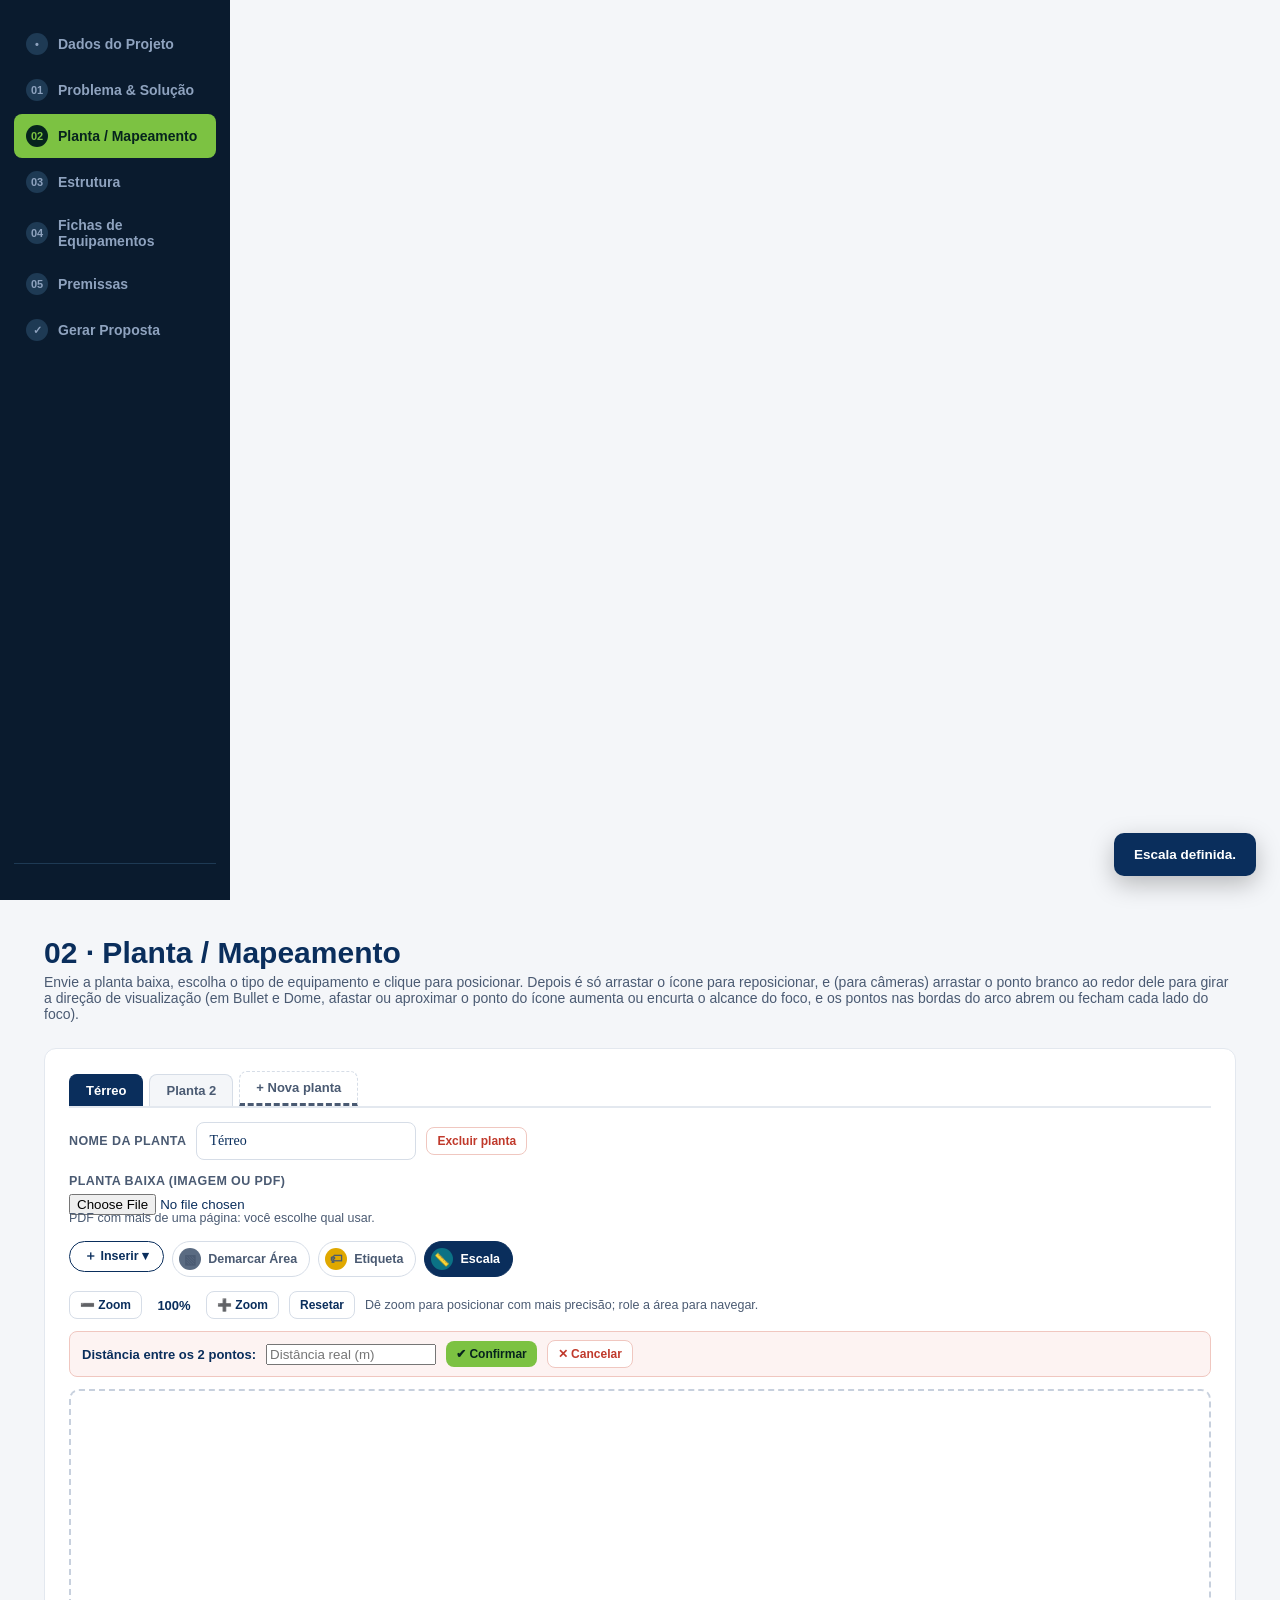
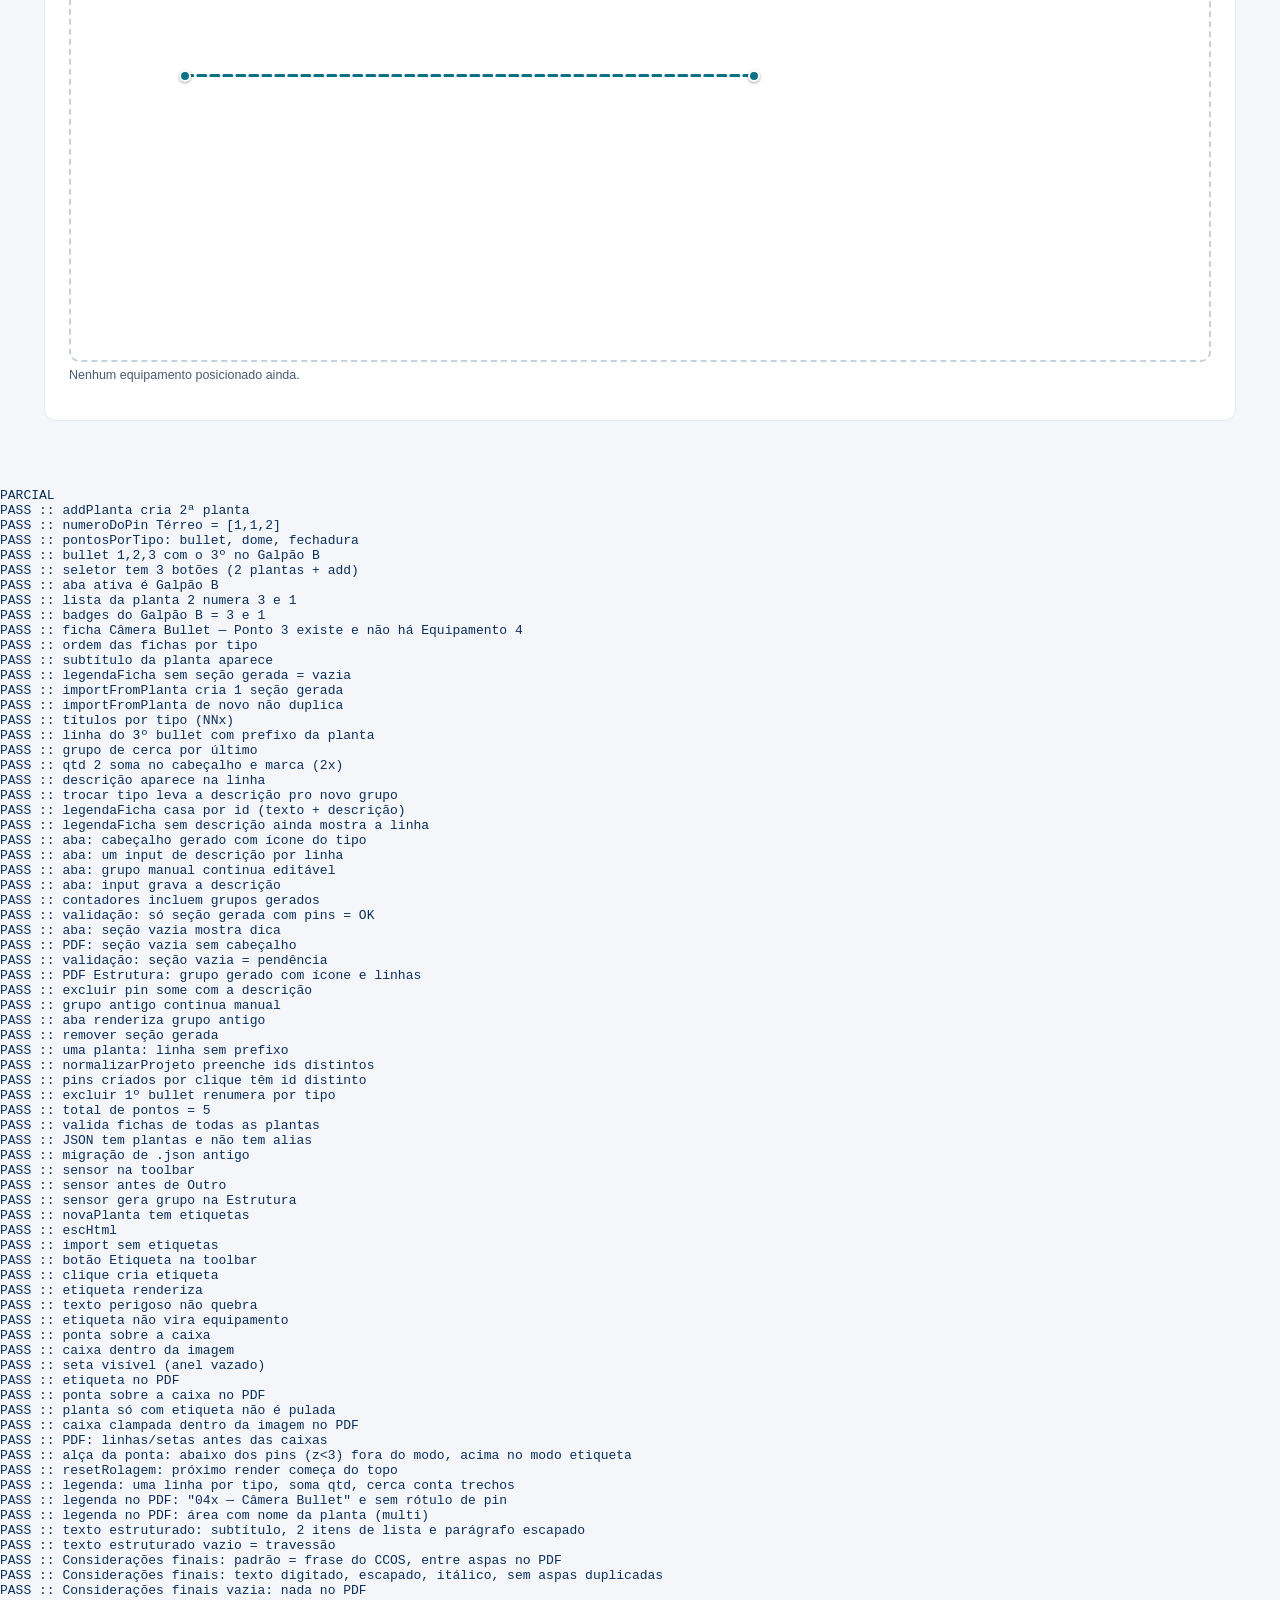
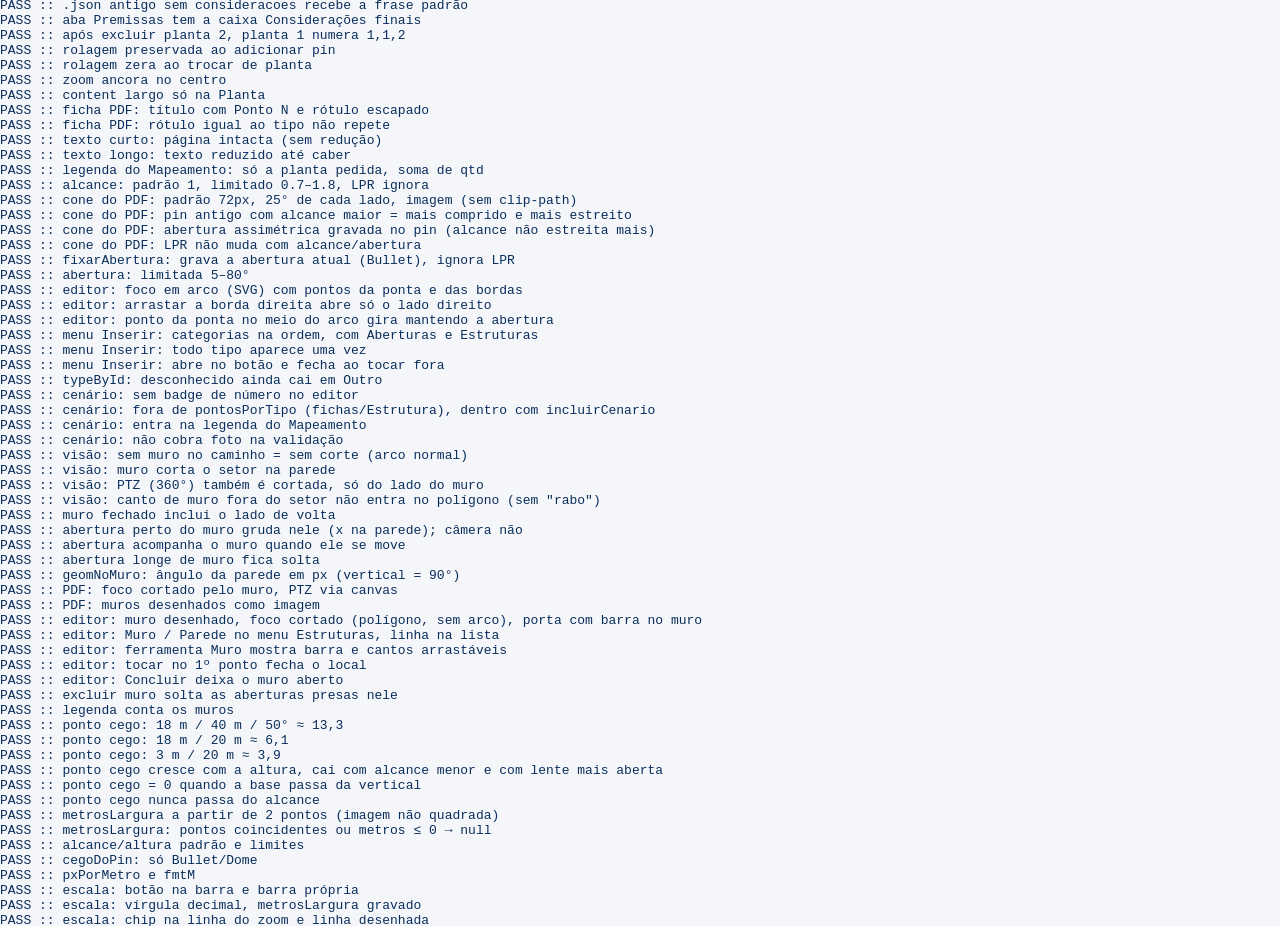
==== test-harness.html @ 298acb29 "Correções da revisão final: canvas do foco no PDF recortado pela caixa (<=4096), camada de focos no " ====
<!DOCTYPE html>
<html lang="pt-BR">
<head><meta charset="UTF-8"><title>harness</title><link rel="stylesheet" href="css/style.css"></head>
<body>
<aside id="sidebar"><div id="navBtns"></div><div id="sidebar-footer"></div></aside>
<div class="mobile-topbar" style="display:none;"><div id="navCurrentLabel"></div><button id="navPrev"></button><button id="navNext"></button></div>
<main id="content"></main>
<div id="toast"></div>
<div id="pdf-render-root" style="position:absolute;left:-99999px;top:0;"></div>
<pre id="test-out">AGUARDANDO</pre>
<script type="module">
import './js/main.js';
const out = [];
function assert(nome, cond){ out.push(`${cond?'PASS':'FAIL'} :: ${nome}`); document.getElementById('test-out').textContent = 'PARCIAL\n' + out.join('\n'); }
try{
  const { state } = await import('./js/state.js');
  const v = await import('./js/validacao.js');
  const { resetRolagem } = await import('./js/nav.js');

  // 1. duas plantas
  window.addPlanta();
  assert('addPlanta cria 2ª planta', state.plantas.length===2 && state.plantaAtiva===1);
  state.plantas[0].nome = 'Térreo';
  state.plantas[1].nome = 'Galpão B';

  // 2. pins nas duas (3 + 2) — numeração por tipo, contínua entre plantas
  state.plantas[0].pins.push(
    {id:'b1', tipoId:'bullet', label:'Câmera Bullet', qtd:1, x:10, y:10, direcao:0},
    {id:'d1', tipoId:'dome', label:'Câmera Dome', qtd:1, x:50, y:50, direcao:90},
    {id:'b2', tipoId:'bullet', label:'Câmera Bullet', qtd:1, x:80, y:20, direcao:0});
  state.plantas[1].pins.push(
    {id:'b3', tipoId:'bullet', label:'Bullet Portaria', qtd:1, x:30, y:60, direcao:180},
    {id:'f1', tipoId:'fechadura', label:'Fechadura', qtd:1, x:70, y:70});
  const N = await import('./js/numeracao.js');
  assert('numeroDoPin Térreo = [1,1,2]', [0,1,2].map(i=>N.numeroDoPin(0,i)).join()==='1,1,2');
  const ppt = N.pontosPorTipo();
  assert('pontosPorTipo: bullet, dome, fechadura', ppt.map(g=>g.tipo.id).join()==='bullet,dome,fechadura');
  assert('bullet 1,2,3 com o 3º no Galpão B', ppt[0].pontos.map(p=>p.numero).join()==='1,2,3' && ppt[0].pontos[2].plantaIdx===1);

  // 3. aba planta: seletor com 2 abas + botão add; lista numera 3 e 1 na planta 2
  window.switchTab('planta');
  const tabs = document.querySelectorAll('.planta-tab');
  assert('seletor tem 3 botões (2 plantas + add)', tabs.length===3);
  assert('aba ativa é Galpão B', document.querySelector('.planta-tab.active')?.textContent==='Galpão B');
  const nums = [...document.querySelectorAll('.pinrow b')].map(b=>b.textContent);
  assert('lista da planta 2 numera 3 e 1', nums[0]==='3' && nums[1]==='1');
  {
    const cvB = document.createElement('canvas'); cvB.width = 100; cvB.height = 100;
    state.plantas[1].imagem = cvB.toDataURL('image/png'); window.renderContent();
    const bd = i=>document.querySelector('#pinicon-'+i+' span')?.textContent;
    assert('badges do Galpão B = 3 e 1', bd(0)==='3' && bd(1)==='1');
    state.plantas[1].imagem = null; window.renderContent();
  }

  // 4. fichas: números por tipo e subtítulo por planta
  window.switchTab('equipamentos');
  const html = document.getElementById('content').innerHTML;
  assert('ficha Câmera Bullet — Ponto 3 existe e não há Equipamento 4', html.includes('Câmera Bullet — Ponto 3') && !html.includes('Equipamento 4'));
  const ordem = ['Câmera Bullet — Ponto 1','Câmera Bullet — Ponto 2','Câmera Bullet — Ponto 3','Câmera Dome — Ponto 1','Fechadura Eletrônica — Ponto 1'].map(t=>html.indexOf(t));
  assert('ordem das fichas por tipo', ordem.every((v,i)=>v>=0 && (i===0 || v>ordem[i-1])));
  assert('subtítulo da planta aparece', html.includes('Planta — Térreo') && html.includes('Planta — Galpão B'));

  // 5. Estrutura sincronizada, agrupada por tipo
  {
    const ES = await import('./js/tabs/estrutura.js');
    const PD = await import('./js/pdf.js');
    const titulos = ()=>ES.gruposGerados().map(g=>g.titulo);
    const linhaDe = id=>ES.gruposGerados().flatMap(g=>g.linhas).find(l=>l.id===id);
    assert('legendaFicha sem seção gerada = vazia', PD.legendaFicha(state.plantas[0].pins[0])==='');
    const nManualAntes = state.estrutura.length;
    state.estrutura.push({titulo:'Manual', itens:[{qtd:2, nome:'Sirene', desc:'Pátio'}]});
    window.importFromPlanta();
    assert('importFromPlanta cria 1 seção gerada', state.estrutura.filter(g=>g.gerado).length===1);
    window.importFromPlanta();
    assert('importFromPlanta de novo não duplica', state.estrutura.filter(g=>g.gerado).length===1);
    assert('títulos por tipo (NNx)', titulos().join('|')==='03x Câmera Bullet|01x Câmera Dome|01x Fechadura Eletrônica');
    assert('linha do 3º bullet com prefixo da planta', linhaDe('b3')?.texto==='Galpão B — Ponto 3 — Bullet Portaria');
    // cerca
    state.plantas[0].cercas.push({id:'c1', label:'Muro Norte', pontos:[{x:1,y:1},{x:9,y:9}]});
    assert('grupo de cerca por último', titulos().join('|')==='03x Câmera Bullet|01x Câmera Dome|01x Fechadura Eletrônica|01x Cerca / Concertina'
      && linhaDe('c1')?.texto==='Térreo — Trecho 1 — Muro Norte');
    state.plantas[0].cercas.length = 0;
    // qtd 2
    state.plantas[0].pins[2].qtd = 2;
    assert('qtd 2 soma no cabeçalho e marca (2x)', titulos()[0]==='04x Câmera Bullet' && linhaDe('b2').texto.includes('(2x)'));
    state.plantas[0].pins[2].qtd = 1;
    // descrição acompanha o pin
    window.setDescGerada('d1', 'Portaria');
    const grupoCom = txt=>ES.gruposGerados().filter(g=>g.linhas.some(l=>l.desc===txt)).map(g=>g.tipoId);
    assert('descrição aparece na linha', linhaDe('d1').desc==='Portaria' && grupoCom('Portaria').join()==='dome');
    state.plantas[0].pins[1].tipoId = 'bullet';
    assert('trocar tipo leva a descrição pro novo grupo', grupoCom('Portaria').join()==='bullet' && titulos()[0]==='04x Câmera Bullet');
    state.plantas[0].pins[1].tipoId = 'dome';
    // ficha <-> item por id
    const leg = PD.legendaFicha(state.plantas[0].pins[1]);
    assert('legendaFicha casa por id (texto + descrição)', leg.includes('Ponto 1 — Câmera Dome') && leg.includes('Portaria'));
    assert('legendaFicha sem descrição ainda mostra a linha', PD.legendaFicha(state.plantas[1].pins[0]).includes('Galpão B — Ponto 3 — Bullet Portaria'));
    // aba
    window.switchTab('estrutura');
    const heads = [...document.querySelectorAll('.gerado-head')];
    assert('aba: cabeçalho gerado com ícone do tipo', heads.length===3 && heads.every(h=>h.querySelector('.icon-dot svg')) && heads[0].textContent.includes('03x Câmera Bullet'));
    const descInputs = document.querySelectorAll('.gerado-linha input');
    assert('aba: um input de descrição por linha', descInputs.length===5 && [...descInputs].some(i=>i.value==='Portaria'));
    assert('aba: grupo manual continua editável', document.querySelectorAll('.item-row .qtd, .item-row .nome, .item-row .desc').length===3);
    descInputs[0].value = 'Doca'; descInputs[0].dispatchEvent(new Event('input', {bubbles:true}));
    assert('aba: input grava a descrição', linhaDe(ES.gruposGerados()[0].linhas[0].id).desc==='Doca');
    // contadores e validação
    window.switchTab('gerar');
    const st = [...document.querySelectorAll('.stat .n')].map(e=>e.textContent);
    assert('contadores incluem grupos gerados', st[0]==='4' && st[1]==='7');
    const salvo = state.estrutura.slice();
    state.estrutura = salvo.filter(g=>g.gerado);
    assert('validação: só seção gerada com pins = OK', !v.validarProposta().some(p=>p.campo==='estrutura'));
    // seção sem pins
    const pinsSalvos = state.plantas.map(pl=>pl.pins);
    state.plantas.forEach(pl=>pl.pins=[]);
    window.switchTab('estrutura');
    const htmlVazio = document.getElementById('content').innerHTML;
    assert('aba: seção vazia mostra dica', htmlVazio.includes('Nenhum equipamento na planta') && !document.querySelector('.gerado-head'));
    assert('PDF: seção vazia sem cabeçalho', !/\d\dx /.test(PD.pageEstrutura().split('Legenda')[0]));
    assert('validação: seção vazia = pendência', v.validarProposta().some(p=>p.campo==='estrutura'));
    state.plantas.forEach((pl,i)=>pl.pins=pinsSalvos[i]);
    state.estrutura = salvo;
    // PDF Estrutura
    const est = PD.pageEstrutura();
    assert('PDF Estrutura: grupo gerado com ícone e linhas', est.includes('03x Câmera Bullet') && est.includes('Ponto 1 — Câmera Dome</b>: Portaria') && est.includes('<svg') && est.includes('Sirene') && !est.includes('clip-path'));
    // excluir o pin leva a descrição embora
    const dRem = state.plantas[0].pins.splice(1,1)[0];
    assert('excluir pin some com a descrição', grupoCom('Portaria').length===0);
    state.plantas[0].pins.splice(1,0,dRem);
    // .json antigo
    const P = await import('./js/persistence.js');
    const antigoE = P.normalizarProjeto({estrutura:[{titulo:'Equipamentos Mapeados', itens:[{qtd:1,nome:'Câmera — Ponto 7',desc:''}]}], plantas:[{pins:[]}]});
    assert('grupo antigo continua manual', !antigoE.estrutura[0].gerado && antigoE.estrutura[0].itens.length===1);
    const salvo2 = state.estrutura; state.estrutura = antigoE.estrutura;
    window.switchTab('estrutura');
    assert('aba renderiza grupo antigo', document.querySelectorAll('.item-row').length===1);
    state.estrutura = salvo2;
    // remover seção gerada
    const conf0 = window.confirm; window.confirm = ()=>true;
    window.switchTab('estrutura');
    window.removeSecaoGerada();
    window.confirm = conf0;
    assert('remover seção gerada', !state.estrutura.some(g=>g.gerado) && state.estrutura.length===nManualAntes+1);
    state.estrutura.length = nManualAntes;
    // uma planta só: sem prefixo
    const pl2 = state.plantas.splice(1,1)[0];
    assert('uma planta: linha sem prefixo', linhaDe('b1')?.texto==='Ponto 1 — Câmera Bullet');
    state.plantas.splice(1,0,pl2);
  }

  // 5b. ids estáveis e renumeração ao excluir
  {
    const P = await import('./js/persistence.js');
    const norm = P.normalizarProjeto({plantas:[{pins:[{tipoId:'bullet'},{tipoId:'dome'}], cercas:[{label:'c',pontos:[]}]},{pins:[{tipoId:'bullet'}]}]});
    const ids = [...norm.plantas[0].pins, ...norm.plantas[1].pins, ...norm.plantas[0].cercas].map(x=>x.id);
    assert('normalizarProjeto preenche ids distintos', ids.every(i=>typeof i==='string' && i) && new Set(ids).size===ids.length);

    const cv0 = document.createElement('canvas'); cv0.width = 400; cv0.height = 400;
    const nP0 = state.plantas[1].pins.length;
    state.plantaAtiva = 1; state.plantas[1].imagem = cv0.toDataURL('image/png'); state.plantas[1].selectedTipo = 'dome';
    window.switchTab('planta');
    await new Promise(r=>setTimeout(r,100));
    const im0 = document.getElementById('plantaImg');
    const rc = im0.getBoundingClientRect();
    im0.dispatchEvent(new MouseEvent('click', {bubbles:true, clientX:rc.left+20, clientY:rc.top+20}));
    im0.dispatchEvent(new MouseEvent('click', {bubbles:true, clientX:rc.left+40, clientY:rc.top+40}));
    const novos = state.plantas[1].pins.slice(nP0);
    assert('pins criados por clique têm id distinto', novos.length===2 && novos.every(p=>typeof p.id==='string' && p.id) && novos[0].id!==novos[1].id);
    state.plantas[1].pins.length = nP0; state.plantas[1].imagem = null; state.plantas[1].selectedTipo = 'bullet';
    state.plantaAtiva = 1;

    // excluir o 1º pin do Térreo (bullet): bullet do Térreo vira 1, o do Galpão 2, dome continua 1
    state.plantaAtiva = 0;
    window.removePin(0);
    const antes = [N.numeroDoPin(0,1), N.numeroDoPin(1,0), N.numeroDoPin(0,0)];
    assert('excluir 1º bullet renumera por tipo', antes.join()==='1,2,1');
    state.plantas[0].pins.unshift({id:'x-restaurado', tipoId:'bullet', label:'Câmera Bullet', qtd:1, x:10, y:10, direcao:0});
    state.plantaAtiva = 1;
    window.switchTab('estrutura');
  }

  // 6. contadores da aba Gerar somam tudo
  window.switchTab('gerar');
  const stats = [...document.querySelectorAll('.stat .n')].map(e=>e.textContent);
  assert('total de pontos = 5', stats[2]==='5');

  // 7. validação multi-planta
  const campos = v.validarProposta().map(p=>p.campo);
  assert('valida fichas de todas as plantas', v.validarProposta().find(p=>p.campo==='fichas')?.msg.startsWith('5'));

  // 8. export não vaza o alias
  const json = JSON.stringify(state);
  assert('JSON tem plantas e não tem alias', json.includes('"plantas"') && !json.includes('"planta":'));

  // 9. round-trip de migração (simula o normalizador do import com objeto antigo)
  const antigo = {projeto:{unidade:'X'}, objetivo:{}, estrutura:[], premissas:[], planta:{imagem:null, pins:[{tipoId:'bullet',x:1,y:1}], zoom:100}};
  // replica exatamente o bloco de migração de persistence.js:
  if(antigo.planta && !antigo.plantas){ antigo.plantas=[antigo.planta]; delete antigo.planta; }
  assert('migração de .json antigo', antigo.plantas.length===1 && antigo.plantas[0].pins.length===1);

  // 9b. sensor de abertura de porta
  const C = await import('./js/constants.js');
  window.switchTab('planta');
  assert('sensor na toolbar', [...document.querySelectorAll('.type-btn')].some(b=>b.textContent.includes('Sensor de Abertura de Porta')));
  const iSens = C.EQUIP_TYPES.findIndex(t=>t.id==='sensor_porta'), iOutro = C.EQUIP_TYPES.findIndex(t=>t.id==='outro');
  assert('sensor antes de Outro', iSens>=0 && iSens===iOutro-1);
  const nGrp = state.estrutura.length, nPins = state.plantas[0].pins.length;
  state.plantas[0].pins.push({tipoId:'sensor_porta', label:'Sensor de Abertura de Porta', qtd:1, x:5, y:5});
  window.importFromPlanta();
  {
    const ES = await import('./js/tabs/estrutura.js');
    assert('sensor gera grupo na Estrutura', ES.gruposGerados().some(g=>g.titulo==='01x Sensor de Abertura de Porta'));
  }
  state.plantas[0].pins.length = nPins; state.estrutura.length = nGrp;

  // ---- helpers async (usados daqui em diante) ----
  const frame = ()=>new Promise(r=>{ requestAnimationFrame(()=>r()); setTimeout(r, 50); });
  const waitImg = async ()=>{
    const im = document.getElementById('plantaImg');
    if(im && !im.complete) await new Promise(r=>{ im.addEventListener('load', r, {once:true}); im.addEventListener('error', r, {once:true}); });
    await frame(); await frame();
  };
  const cv = document.createElement('canvas'); cv.width = 2000; cv.height = 2000;
  const cx = cv.getContext('2d'); cx.fillStyle = '#ddd'; cx.fillRect(0,0,2000,2000);
  const bigImg = cv.toDataURL('image/png');
  const near = (a,b,t=2)=>Math.abs(a-b)<=t;

  // 9c. etiquetas
  {
    const S = await import('./js/state.js');
    const U = await import('./js/utils.js');
    const P = await import('./js/persistence.js');
    const E = await import('./js/tabs/etiquetas.js');
    const np = S.novaPlanta('X');
    assert('novaPlanta tem etiquetas', Array.isArray(np.etiquetas) && np.etiquetas.length===0);
    assert('escHtml', U.escHtml('a"<b>&\'')==='a&quot;&lt;b&gt;&amp;&#39;' && U.escHtml(null)==='' && U.escHtml(undefined)==='');
    const norm = P.normalizarProjeto({plantas:[{pins:[]}]});
    assert('import sem etiquetas', Array.isArray(norm.plantas[0].etiquetas) && norm.plantas[0].etiquetas.length===0);

    const totalPins = state.plantas.reduce((s,pl)=>s+pl.pins.length,0);
    window.switchTab('equipamentos');
    const nFichas0 = document.querySelectorAll('#content .card').length;
    const pl = state.planta;
    const oldImg = pl.imagem, oldTipo = pl.selectedTipo, oldZoom = pl.zoom, nGrpE = state.estrutura.length, nPinsE = pl.pins.length;
    pl.imagem = bigImg; pl.zoom = 100;
    window.switchTab('planta'); await waitImg();
    window.selectTipo('etiqueta'); await waitImg();
    const btnEtq = [...document.querySelectorAll('.type-btn')].find(b=>b.textContent.includes('Etiqueta'));
    assert('botão Etiqueta na toolbar', !!btnEtq && btnEtq.classList.contains('active'));

    const im = document.getElementById('plantaImg');
    const r = im.getBoundingClientRect();
    im.dispatchEvent(new MouseEvent('click', {bubbles:true, clientX:r.left+r.width/2, clientY:r.top+r.height/2}));
    await frame();
    const e0 = state.planta.etiquetas[0];
    assert('clique cria etiqueta', state.planta.etiquetas.length===1 && state.planta.pins.length===nPinsE
      && e0 && near(e0.ax,50,1) && near(e0.ay,50,1) && e0.texto==='Nova etiqueta'
      && document.activeElement && document.activeElement.id==='etqtxt-0');
    const boxes = document.querySelectorAll('#plantaWrap .etq-box');
    assert('etiqueta renderiza', boxes.length===1 && boxes[0].textContent==='Nova etiqueta' && document.querySelectorAll('#plantaWrap .etq-tip').length===1);

    const perigoso = 'porta "fantasma" <x>';
    state.planta.etiquetas[0].texto = perigoso;
    window.renderContent(); await frame();
    assert('texto perigoso não quebra', document.getElementById('etqtxt-0')?.value===perigoso
      && document.querySelector('#plantaWrap .etq-box')?.textContent===perigoso);

    window.importFromPlanta();
    const ES = await import('./js/tabs/estrutura.js');
    const vazou = ES.gruposGerados().some(g=>g.linhas.some(l=>/Nova etiqueta|fantasma/.test(l.texto+' '+l.desc)));
    window.switchTab('gerar');
    const statsE = [...document.querySelectorAll('.stat .n')].map(e=>e.textContent);
    window.switchTab('equipamentos');
    const nFichas1 = document.querySelectorAll('#content .card').length;
    assert('etiqueta não vira equipamento', !vazou && statsE[2]===String(totalPins) && nFichas1===nFichas0);

    const g = E.etqGeom(10,10,100,40, 60,30);
    assert('ponta sobre a caixa', [g.x1,g.y1,g.len,g.ang].every(Number.isFinite) && g.len===0);

    // caixa nasce dentro da imagem mesmo clicando na borda direita/topo; seta visível sob o anel
    window.switchTab('planta'); await waitImg();
    const im2 = document.getElementById('plantaImg'), r2 = im2.getBoundingClientRect();
    im2.dispatchEvent(new MouseEvent('click', {bubbles:true, clientX:r2.right-2, clientY:r2.top+2}));
    await frame();
    const iN = state.planta.etiquetas.length-1, eN = state.planta.etiquetas[iN];
    let wN = document.getElementById('plantaWrap'), bN = document.getElementById('etqbox-'+iN);
    const nasceuDentro = eN.x + bN.offsetWidth/wN.offsetWidth*100 <= 100.01;
    // arrasta a caixa (texto longo) muito além da borda inferior-direita
    eN.texto = 'Texto bem longo para a caixa ficar larga e alta '.repeat(3);
    window.renderContent(); await frame();
    wN = document.getElementById('plantaWrap'); bN = document.getElementById('etqbox-'+iN);
    const rb = bN.getBoundingClientRect();
    bN.dispatchEvent(new PointerEvent('pointerdown', {bubbles:true, isPrimary:true, clientX:rb.left+3, clientY:rb.top+3}));
    document.dispatchEvent(new PointerEvent('pointermove', {bubbles:true, isPrimary:true, clientX:rb.left+5000, clientY:rb.top+5000}));
    document.dispatchEvent(new PointerEvent('pointerup', {bubbles:true, isPrimary:true}));
    await frame();
    assert('caixa dentro da imagem', nasceuDentro && eN.x + bN.offsetWidth/wN.offsetWidth*100 <= 100.01 && eN.y >= 0 && eN.y + bN.offsetHeight/wN.offsetHeight*100 <= 100.01);
    const arN = document.getElementById('etqarrow-'+iN), tpN = document.getElementById('etqtip-'+iN);
    assert('seta visível (anel vazado)', getComputedStyle(arN).display!=='none' && getComputedStyle(tpN).backgroundColor==='rgba(0, 0, 0, 0)');

    // limpeza
    state.estrutura.length = nGrpE;
    pl.etiquetas = []; pl.imagem = oldImg; pl.selectedTipo = oldTipo; pl.zoom = oldZoom;
    window.switchTab('planta');
  }

  // 9b. etiquetas no PDF (funções puras de pdf.js)
  {
    const P = await import('./js/pdf.js');
    const rect = {x:0,y:0,w:1000,h:500};
    const html = P.etiquetasHtml({etiquetas:[{texto:'porta "x" <b>', x:20,y:20,ax:40,ay:40}]}, rect);
    assert('etiqueta no PDF', html.includes('porta &quot;x&quot; &lt;b&gt;') && !html.includes('clip-path') && !html.includes('<svg'));
    const htmlC = P.etiquetasHtml({etiquetas:[{texto:'dentro', x:20,y:20,ax:22,ay:22}]}, rect);
    assert('ponta sobre a caixa no PDF', !htmlC.includes('NaN') && !htmlC.includes('Infinity'));
    const vazia = {imagem:null, pins:[], cercas:[], areas:[], etiquetas:[{texto:'a',x:1,y:1,ax:2,ay:2}]};
    assert('planta só com etiqueta não é pulada', P.plantaVazia(vazia)===false && P.plantaVazia({...vazia, etiquetas:[]})===true);
    const rect2 = {x:50,y:30,w:800,h:400};
    const htmlB = P.etiquetasHtml({etiquetas:[{texto:'canto inferior direito longo '.repeat(3), x:99,y:99,ax:50,ay:50}]}, rect2);
    const mB = htmlB.match(/etq-pdf-box" style="position:absolute;left:([\d.]+)px;top:([\d.]+)px;width:([\d.]+)px/);
    const est = P.etqEstimaCaixa('canto inferior direito longo '.repeat(3));
    assert('caixa clampada dentro da imagem no PDF', !!mB && +mB[1]+est.w <= rect2.x+rect2.w+0.01 && +mB[2]+est.h <= rect2.y+rect2.h+0.01 && +mB[1]>=rect2.x && +mB[2]>=rect2.y);
  }

  // 9c. fixes do review final
  {
    const P = await import('./js/pdf.js');
    // M-1: linhas/setas de todas as etiquetas antes de qualquer caixa
    const h2 = P.etiquetasHtml({etiquetas:[
      {texto:'um', x:10,y:10,ax:60,ay:60}, {texto:'dois', x:70,y:10,ax:20,ay:70}]}, {x:0,y:0,w:1000,h:500});
    const iBox1 = h2.indexOf('etq-pdf-box');
    const iUltLinha = Math.max(h2.lastIndexOf('transform-origin:0 1px'), h2.lastIndexOf('border-top:12px'));
    assert('PDF: linhas/setas antes das caixas', iBox1 > 0 && iUltLinha > 0 && iUltLinha < iBox1);

    // M-2: alça da ponta abaixo dos pins fora do modo etiqueta, acima com a ferramenta
    const plc = state.planta, oldTipoC = plc.selectedTipo, oldImgC = plc.imagem, oldZoomC = plc.zoom;
    plc.imagem = bigImg; plc.zoom = 100;
    plc.etiquetas = [{texto:'t', x:10,y:10,ax:50,ay:50}];
    window.selectTipo('dome'); await waitImg();
    const zOutro = +getComputedStyle(document.querySelector('#plantaWrap .etq-tip')).zIndex;
    window.selectTipo('etiqueta'); await waitImg();
    const zEtq = +getComputedStyle(document.querySelector('#plantaWrap .etq-tip')).zIndex;
    assert('alça da ponta: abaixo dos pins (z<3) fora do modo, acima no modo etiqueta', zOutro < 3 && zEtq > 3);

    // M-3: nova imagem começa do topo/esquerda
    plc.zoom = 200; window.selectTipo('dome'); await waitImg();
    const scM = document.getElementById('plantaScroll');
    scM.scrollLeft = 300; scM.scrollTop = 300;
    const scrolou = scM.scrollTop > 0;
    resetRolagem(); window.renderContent(); await waitImg();
    const scM2 = document.getElementById('plantaScroll');
    assert('resetRolagem: próximo render começa do topo', scrolou && scM2.scrollTop===0 && scM2.scrollLeft===0);

    plc.etiquetas = []; plc.imagem = oldImgC; plc.selectedTipo = oldTipoC; plc.zoom = oldZoomC;
    window.switchTab('planta');
  }

  // 9d. legenda da página Estrutura = resumo por tipo do projeto inteiro
  {
    const PDL = await import('./js/pdf.js');
    const S = await import('./js/state.js');
    const salvo = state.plantas;
    const a = S.novaPlanta('A'), b = S.novaPlanta('B');
    const mk = (id,t,l,q=1)=>({id, tipoId:t, label:l, qtd:q, x:5, y:5, direcao:0});
    a.pins.push(mk('l1','bullet','Portaria'), mk('l2','dome','Pátio'), mk('l3','bullet','Doca',2));
    b.pins.push(mk('l4','bullet','Galpão'));
    a.cercas.push({id:'lc1', label:'Muro', pontos:[{x:1,y:1},{x:2,y:2}]});
    b.cercas.push({id:'lc2', label:'Muro 2', pontos:[{x:1,y:1},{x:2,y:2}]});
    a.areas.push({catId:'area1', descricao:'Oficina', x:1, y:1, w:5, h:5});
    state.plantas = [a, b];
    const r = PDL.legendaResumo();
    assert('legenda: uma linha por tipo, soma qtd, cerca conta trechos',
      JSON.stringify(r)===JSON.stringify([{tipoId:'bullet',qtd:4},{tipoId:'dome',qtd:1},{tipoId:'cerca',qtd:2}]));
    const leg = PDL.pageEstrutura().split('Legenda')[1] || '';
    assert('legenda no PDF: "04x — Câmera Bullet" e sem rótulo de pin', leg.includes('04x — Câmera Bullet') && leg.includes('01x — Câmera Dome') && leg.includes('02x — Cerca / Concertina') && !leg.includes('Portaria'));
    assert('legenda no PDF: área com nome da planta (multi)', leg.includes('A — Área 1') && leg.includes('Oficina'));
    state.plantas = salvo;
  }

  // 9e. Objetivo com estrutura (lista/subtítulo/parágrafo) e frase fixa nas Premissas
  {
    const PDT = await import('./js/pdf.js');
    const h = PDT.textoEstruturado('Intro:\n• Item A\n- Item <B>\n\nParágrafo "final".');
    assert('texto estruturado: subtítulo, 2 itens de lista e parágrafo escapado',
      (h.match(/padding-left:34px/g)||[]).length===2 && h.includes('font-weight:700') && h.includes('Item &lt;B&gt;') && h.includes('Parágrafo &quot;final&quot;.') && !h.includes('- Item'));
    assert('texto estruturado vazio = travessão', PDT.textoEstruturado('  \n ').includes('—'));
    assert('Considerações finais: padrão = frase do CCOS, entre aspas no PDF', PDT.pagePremissas().includes('“Todo o ecossistema será integrado à Central de Monitoramento CCOS | Bracell'));
    const salvoC = state.consideracoes;
    state.consideracoes = '"Texto <livre> do usuário"';
    const pc = PDT.pagePremissas();
    assert('Considerações finais: texto digitado, escapado, itálico, sem aspas duplicadas', pc.includes('“Texto &lt;livre&gt; do usuário”') && pc.includes('font-style:italic') && !pc.includes('““'));
    state.consideracoes = '   ';
    assert('Considerações finais vazia: nada no PDF', !PDT.pagePremissas().includes('font-style:italic'));
    const PSn = await import('./js/persistence.js');
    assert('.json antigo sem consideracoes recebe a frase padrão', PSn.normalizarProjeto({plantas:[{pins:[]}]}).consideracoes.startsWith('Todo o ecossistema'));
    state.consideracoes = salvoC;
    window.switchTab('premissas');
    assert('aba Premissas tem a caixa Considerações finais', document.getElementById('content').innerHTML.includes('Considerações finais'));
  }

  // 10. remover a planta 2 renumera
  state.plantaAtiva = 1;
  state.plantas.splice(1,1); state.plantaAtiva = 0;
  window.switchTab('planta');
  const nums2 = [...document.querySelectorAll('.pinrow b')].map(b=>b.textContent);
  assert('após excluir planta 2, planta 1 numera 1,1,2', nums2.join()==='1,1,2');

  // ---- Rolagem estável / planta larga ----
  state.plantaAtiva = 0;
  state.planta.imagem = bigImg; state.planta.zoom = 200; state.planta.pins = [];
  window.switchTab('planta'); await waitImg();
  let sc = document.getElementById('plantaScroll');
  sc.scrollLeft = 500; sc.scrollTop = 400;
  window.selectTipo('dome'); await waitImg();
  sc = document.getElementById('plantaScroll');
  assert('rolagem preservada ao adicionar pin', near(sc.scrollLeft,500) && near(sc.scrollTop,400));

  window.addPlanta(); await frame();
  state.plantas[1].imagem = bigImg; state.plantas[1].zoom = 200;
  window.selectPlanta(0); await waitImg();
  sc = document.getElementById('plantaScroll');
  sc.scrollLeft = 500; sc.scrollTop = 400;
  window.selectPlanta(1); await waitImg();
  sc = document.getElementById('plantaScroll');
  assert('rolagem zera ao trocar de planta', sc.scrollLeft===0 && sc.scrollTop===0);
  window.selectPlanta(0); await waitImg();

  sc = document.getElementById('plantaScroll');
  sc.scrollLeft = 500; sc.scrollTop = 400;
  let wrap = document.getElementById('plantaWrap');
  const fx0 = (sc.scrollLeft + sc.clientWidth/2)/wrap.offsetWidth;
  const fy0 = (sc.scrollTop + sc.clientHeight/2)/wrap.offsetHeight;
  window.zoomPlanta(20); await waitImg();
  sc = document.getElementById('plantaScroll'); wrap = document.getElementById('plantaWrap');
  const fx1 = (sc.scrollLeft + sc.clientWidth/2)/wrap.offsetWidth;
  const fy1 = (sc.scrollTop + sc.clientHeight/2)/wrap.offsetHeight;
  assert('zoom ancora no centro', Math.abs(fx1-fx0)<0.01 && Math.abs(fy1-fy0)<0.01);

  window.switchTab('planta');
  const wideP = document.getElementById('content').classList.contains('wide');
  window.switchTab('projeto');
  const wideJ = document.getElementById('content').classList.contains('wide');
  assert('content largo só na Planta', wideP && !wideJ);

  // 7. fixes do review final
  {
    const PD2 = await import('./js/pdf.js');
    const h1 = PD2.pageEquipamento({tipoId:'bullet', label:'Portaria <1>', qtd:1}, 2, null);
    assert('ficha PDF: título com Ponto N e rótulo escapado', h1.includes('Câmera Bullet — Ponto 2 — Portaria &lt;1&gt;'));
    const h2 = PD2.pageEquipamento({tipoId:'bullet', label:'Câmera Bullet', qtd:1}, 3, null);
    assert('ficha PDF: rótulo igual ao tipo não repete', h2.includes('Câmera Bullet — Ponto 3') && !h2.includes('Ponto 3 — Câmera Bullet'));
    {
      const salvoP = state.premissas;
      const mk = ()=>{ const d=document.createElement('div'); d.style.cssText='position:absolute;left:-99999px;top:0;'; d.innerHTML=PD2.pagePremissas(); document.body.appendChild(d); return d; };
      state.premissas = [{titulo:'Curta', desc:'texto curto'}];
      let d = mk(); const ok1 = PD2.ajustarFluxo(d) && !d.querySelector('[data-fluxo-inner]').style.transform; d.remove();
      state.premissas = Array.from({length:12}, (_,i)=>({titulo:'Premissa '+i, desc:'Texto longo de teste para ocupar bastante espaço na página de premissas do projeto. '.repeat(3)}));
      d = mk(); const ok2 = PD2.ajustarFluxo(d) && d.querySelector('[data-fluxo-inner]').style.transform.includes('scale('); d.remove();
      state.premissas = salvoP;
      assert('texto curto: página intacta (sem redução)', ok1);
      assert('texto longo: texto reduzido até caber', ok2);
    }
    {
      const sv0 = {pins: state.plantas[0].pins, areas: state.plantas[0].areas};
      state.plantas[0].pins = [{id:'m1',tipoId:'bullet',qtd:1,x:10,y:10},{id:'m2',tipoId:'bullet',qtd:2,x:20,y:20}];
      state.plantas[0].areas = [{catId:'area1',descricao:'Área crítica',x:1,y:1,w:5,h:5}];
      const lr = PD2.legendaResumo(0);
      assert('legenda do Mapeamento: só a planta pedida, soma de qtd', lr.length===1 && lr[0].tipoId==='bullet' && lr[0].qtd===3);
      state.plantas[0].pins = sv0.pins; state.plantas[0].areas = sv0.areas;
    }
    {
      const U = await import('./js/utils.js');
      const tb = U.typeById('bullet'), tl = U.typeById('lpr');
      assert('alcance: padrão 1, limitado 0.7–1.8, LPR ignora', U.alcanceDe({tipoId:'bullet'})===1 && U.alcanceDe({tipoId:'dome',alcance:5})===1.8 && U.alcanceDe({tipoId:'bullet',alcance:0.1})===0.7 && U.alcanceDe({tipoId:'lpr',alcance:1.8})===1);
      const cn = h=>h.match(/data-cone="([^"]+)"/)[1].split('|').map(Number);
      const c1 = cn(PD2.coneMapeamento({tipoId:'bullet',direcao:0}, tb, 0, 0));
      const c2 = cn(PD2.coneMapeamento({tipoId:'bullet',direcao:0,alcance:1.8}, tb, 0, 0));
      const c3 = cn(PD2.coneMapeamento({tipoId:'dome',direcao:0,alcance:1.8,abEsq:10,abDir:70}, tb, 0, 0));
      assert('cone do PDF: padrão 72px, 25° de cada lado, imagem (sem clip-path)', c1[0]===72 && c1[1]===25 && c1[2]===25 && PD2.coneMapeamento({tipoId:'bullet'}, tb, 0, 0).includes('<img src="data:image/png'));
      assert('cone do PDF: pin antigo com alcance maior = mais comprido e mais estreito', c2[0]>120 && c2[1]<25);
      assert('cone do PDF: abertura assimétrica gravada no pin (alcance não estreita mais)', c3[1]===10 && c3[2]===70);
      assert('cone do PDF: LPR não muda com alcance/abertura', PD2.coneMapeamento({tipoId:'lpr',direcao:0,alcance:1.8,abEsq:5,abDir:80}, tl, 0, 0)===PD2.coneMapeamento({tipoId:'lpr',direcao:0}, tl, 0, 0));
      const pf = {tipoId:'bullet', alcance:1.8}; U.fixarAbertura(pf);
      const pl2 = {tipoId:'lpr'}; U.fixarAbertura(pl2);
      assert('fixarAbertura: grava a abertura atual (Bullet), ignora LPR', pf.abEsq===20 && pf.abDir===20 && pl2.abEsq===undefined);
      assert('abertura: limitada 5–80°', U.aberturaDe({tipoId:'bullet',abEsq:1,abDir:200}).esq===5 && U.aberturaDe({tipoId:'bullet',abEsq:1,abDir:200}).dir===80);
      // editor: setor em SVG com arco + 3 pontos; arrastar o ponto direito abre só o lado direito
      const pl0 = state.plantas[0], svImg = pl0.imagem, svPins = pl0.pins, svAtiva = state.plantaAtiva, svZoom = pl0.zoom;
      const cvE = document.createElement('canvas'); cvE.width = 400; cvE.height = 400;
      pl0.imagem = cvE.toDataURL('image/png'); pl0.zoom = 100;
      pl0.pins = [{id:'ab1', tipoId:'bullet', label:'X', qtd:1, x:50, y:50, direcao:0}];
      state.plantaAtiva = 0; window.switchTab('planta'); await waitImg();
      const path = document.querySelector('#cone-0 path')?.getAttribute('d') || '';
      assert('editor: foco em arco (SVG) com pontos da ponta e das bordas', path.includes(' A') && document.getElementById('rothandle-0') && document.getElementById('abhandle-esq-0') && document.getElementById('abhandle-dir-0'));
      const r = document.getElementById('plantaImg').getBoundingClientRect();
      const cx = r.left + r.width/2, cy = r.top + r.height/2, rad = 60*Math.PI/180;
      document.getElementById('abhandle-dir-0').dispatchEvent(new PointerEvent('pointerdown', {bubbles:true, clientX:cx, clientY:cy-50}));
      document.dispatchEvent(new PointerEvent('pointermove', {clientX:cx+50*Math.sin(rad), clientY:cy-50*Math.cos(rad)}));
      document.dispatchEvent(new PointerEvent('pointerup', {}));
      assert('editor: arrastar a borda direita abre só o lado direito', pl0.pins[0].abDir===60 && pl0.pins[0].abEsq===25 && document.getElementById('abdir-0')?.value==='60' && document.getElementById('ablabel-0')?.textContent==='85°');
      // ponto da ponta fica no meio do arco: arrastá-lo para 107.5° com abertura 25/60 → direção 90°
      const r2 = 107.5*Math.PI/180;
      document.getElementById('rothandle-0').dispatchEvent(new PointerEvent('pointerdown', {bubbles:true, clientX:cx, clientY:cy-50}));
      document.dispatchEvent(new PointerEvent('pointermove', {clientX:cx+58*Math.sin(r2), clientY:cy-58*Math.cos(r2)}));
      document.dispatchEvent(new PointerEvent('pointerup', {}));
      assert('editor: ponto da ponta no meio do arco gira mantendo a abertura', pl0.pins[0].direcao===90 && pl0.pins[0].abDir===60 && pl0.pins[0].abEsq===25);
      pl0.imagem = svImg; pl0.pins = svPins; pl0.zoom = svZoom; state.plantaAtiva = svAtiva;
    }
    {
      // menu Inserir por categorias + itens de cenário (portão/porta/janela/poste)
      const C2 = await import('./js/constants.js'), U2 = await import('./js/utils.js'), N2 = await import('./js/numeracao.js'), V2 = await import('./js/validacao.js');
      const pl0 = state.plantas[0], svImg = pl0.imagem, svPins = pl0.pins, svAtiva = state.plantaAtiva;
      const cvM = document.createElement('canvas'); cvM.width = 300; cvM.height = 200;
      pl0.imagem = cvM.toDataURL('image/png');
      pl0.pins = [{id:'q1',tipoId:'bullet',label:'B',qtd:1,x:20,y:20,direcao:0},{id:'q2',tipoId:'poste',label:'Poste',qtd:1,x:40,y:40},{id:'q3',tipoId:'portao',label:'Portão',qtd:1,x:60,y:60}];
      state.plantaAtiva = 0; window.switchTab('planta'); await waitImg();
      const titulos = [...document.querySelectorAll('#menuInserir .inserir-titulo')].map(e=>e.textContent);
      assert('menu Inserir: categorias na ordem, com Aberturas e Estruturas', titulos.join('|')==='Câmeras|Controle de acesso|Sistema de alarme|Perímetro|Aberturas|Estruturas|Outros');
      const todos = C2.CATEGORIAS_INSERIR.flatMap(c=>c.tipos);
      assert('menu Inserir: todo tipo aparece uma vez', C2.EQUIP_TYPES.every(t=>todos.filter(id=>id===t.id).length===1) && todos.length===C2.EQUIP_TYPES.length);
      const mi = document.getElementById('menuInserir');
      window.toggleMenuInserir(); const abriu = mi.classList.contains('open');
      document.body.dispatchEvent(new PointerEvent('pointerdown', {bubbles:true}));
      assert('menu Inserir: abre no botão e fecha ao tocar fora', abriu && !mi.classList.contains('open'));
      assert('typeById: desconhecido ainda cai em Outro', U2.typeById('xyz').id==='outro');
      assert('cenário: sem badge de número no editor', document.querySelector('#pinicon-1 span')===null && document.querySelector('#pinicon-0 span')?.textContent==='1');
      assert('cenário: fora de pontosPorTipo (fichas/Estrutura), dentro com incluirCenario', N2.pontosPorTipo().every(g=>!g.tipo.cenario) && N2.pontosPorTipo(true).some(g=>g.tipo.id==='poste'));
      assert('cenário: entra na legenda do Mapeamento', PD2.legendaResumo(0).some(l=>l.tipoId==='poste') && PD2.legendaResumo(0).some(l=>l.tipoId==='portao'));
      const pend = V2.validarProposta().find(p=>p.campo==='fichas');
      assert('cenário: não cobra foto na validação', pend && pend.msg.startsWith('1 equipamento'));
      pl0.imagem = svImg; pl0.pins = svPins; state.plantaAtiva = svAtiva;
    }
    {
      // muros: geometria da visão, aberturas presas, editor e PDF
      const VI = await import('./js/visao.js'), MU = await import('./js/tabs/muros.js'), U3 = await import('./js/utils.js');
      const plT = {muros:[{id:'w1', fechado:false, pontos:[{x:60,y:0},{x:60,y:100}]}], pins:[]};
      const segs = VI.segmentosMuros(plT, 100, 100);
      assert('visão: sem muro no caminho = sem corte (arco normal)', VI.poligonoVisao(20, 50, 30, 60, 120, segs)===null && VI.poligonoVisao(20, 50, 30, 60, 120, [])===null);
      const pv = VI.poligonoVisao(50, 50, 30, 60, 120, segs);
      assert('visão: muro corta o setor na parede', pv && pv[0].x===50 && pv.slice(1).every(q=>q.x<=60.01) && pv.some(q=>Math.abs(q.x-60)<0.01));
      const pc = VI.poligonoVisao(50, 50, 30, 0, 360, segs, true);
      assert('visão: PTZ (360°) também é cortada, só do lado do muro', pc && pc.every(q=>q.x<=60.01) && pc.some(q=>q.x<25));
      const canto = VI.poligonoVisao(928, 765, 99, 300, 360, [[{x:860,y:450},{x:860,y:814}],[{x:860,y:814},{x:1265,y:814}]]);
      assert('visão: canto de muro fora do setor não entra no polígono (sem "rabo")', canto && canto.every(q=>q.y<=765.01 && q.x<=928.01));
      const fechadoT = {muros:[{id:'w2', fechado:true, pontos:[{x:10,y:10},{x:30,y:10},{x:30,y:30}]}], pins:[]};
      assert('muro fechado inclui o lado de volta', VI.segmentosMuros(fechadoT, 100, 100).length===3);
      const porta = {tipoId:'porta', x:58, y:40};
      VI.encaixarNoMuro(porta, plT, 100, 100);
      const bulletPerto = {tipoId:'bullet', x:58, y:40};
      VI.encaixarNoMuro(bulletPerto, plT, 100, 100);
      assert('abertura perto do muro gruda nele (x na parede); câmera não', porta.muroId==='w1' && Math.abs(porta.x-60)<0.01 && Math.abs(porta.y-40)<0.01 && bulletPerto.muroId===undefined && bulletPerto.x===58);
      plT.pins = [porta]; plT.muros[0].pontos[0].x = 70; plT.muros[0].pontos[1].x = 70;
      VI.sincronizarAberturas(plT);
      assert('abertura acompanha o muro quando ele se move', Math.abs(porta.x-70)<0.01);
      const longe = {tipoId:'portao', x:20, y:40, muroId:'w1', seg:0, t:0.5};
      VI.encaixarNoMuro(longe, plT, 100, 100);
      assert('abertura longe de muro fica solta', longe.muroId===undefined && longe.x===20);
      assert('geomNoMuro: ângulo da parede em px (vertical = 90°)', Math.abs(Math.abs(VI.geomNoMuro(porta, plT, 100, 100).ang)-90)<0.01);
      // PDF
      const tb2 = U3.typeById('bullet'), tp2 = U3.typeById('ptz');
      const segsPdf = VI.segmentosMuros(plT, 1000, 1000);
      assert('PDF: foco cortado pelo muro, PTZ via canvas', PD2.coneMapeamento({tipoId:'bullet',direcao:90}, tb2, 650, 400, segsPdf).includes('|cortado') && !PD2.coneMapeamento({tipoId:'bullet',direcao:270}, tb2, 650, 400, segsPdf).includes('|cortado') && PD2.coneMapeamento({tipoId:'ptz'}, tp2, 650, 400, segsPdf).includes('|cortado'));
      assert('PDF: muros desenhados como imagem', PD2.murosImg(plT, {x:0,y:0,w:300,h:200}).includes('data-muros="1"') && PD2.murosImg({muros:[]}, {x:0,y:0,w:1,h:1})==='');
      // editor
      const pl0 = state.plantas[0], sv = {imagem:pl0.imagem, pins:pl0.pins, muros:pl0.muros, sel:pl0.selectedTipo, zoom:pl0.zoom}, svAtiva = state.plantaAtiva;
      const cvW = document.createElement('canvas'); cvW.width = 400; cvW.height = 400;
      pl0.imagem = cvW.toDataURL('image/png'); pl0.zoom = 100;
      pl0.muros = [{id:'mw', label:'Muro', fechado:false, pontos:[{x:60,y:0},{x:60,y:100}]}];
      pl0.pins = [{id:'c1',tipoId:'bullet',label:'B',qtd:1,x:57,y:50,direcao:90},{id:'c2',tipoId:'porta',label:'Porta',qtd:1,x:60,y:30,muroId:'mw',seg:0,t:0.3}];
      state.plantaAtiva = 0; window.switchTab('planta'); await waitImg(); await new Promise(r=>setTimeout(r,50));
      const d1 = document.querySelector('#cone-0 path')?.getAttribute('d') || '';
      assert('editor: muro desenhado, foco cortado (polígono, sem arco), porta com barra no muro', document.querySelector('.muro-svg polyline') && d1 && !d1.includes(' A') && document.getElementById('abmark-1'));
      assert('editor: Muro / Parede no menu Estruturas, linha na lista', [...document.querySelectorAll('#menuInserir .type-btn')].some(b=>b.textContent.includes('Muro / Parede')) && [...document.querySelectorAll('.pinrow b')].some(b=>b.textContent==='M1'));
      window.selectTipo('muro'); await waitImg();
      assert('editor: ferramenta Muro mostra barra e cantos arrastáveis', document.querySelector('.muro-bar') && document.querySelectorAll('[id^="murov-0-"]').length===2);
      const r = document.getElementById('plantaImg').getBoundingClientRect();
      MU.muroClique(10, 10, r); MU.muroClique(30, 10, r); MU.muroClique(30, 30, r);
      MU.muroClique(10.5, 10.5, r); // perto do 1º ponto → fecha
      assert('editor: tocar no 1º ponto fecha o local', pl0.muros.length===2 && pl0.muros[1].fechado===true && pl0.muros[1].pontos.length===3);
      MU.muroClique(80, 80, r); MU.muroClique(90, 90, r); window.muroConcluir(false);
      assert('editor: Concluir deixa o muro aberto', pl0.muros.length===3 && pl0.muros[2].fechado===false);
      window.removeMuro(0);
      assert('excluir muro solta as aberturas presas nele', pl0.muros.length===2 && pl0.pins[1].muroId===undefined);
      assert('legenda conta os muros', PD2.legendaResumo(0).some(l=>l.tipoId==='muro' && l.qtd===2));
      pl0.imagem = sv.imagem; pl0.pins = sv.pins; pl0.muros = sv.muros; pl0.selectedTipo = sv.sel; pl0.zoom = sv.zoom; state.plantaAtiva = svAtiva;
    }
    {
      const ES = await import('./js/escala.js');
      assert('ponto cego: 18 m / 40 m / 50° ≈ 13,3', near(ES.pontoCegoM(18,40,50), 13.3, 0.2));
      assert('ponto cego: 18 m / 20 m ≈ 6,1', near(ES.pontoCegoM(18,20,50), 6.1, 0.2));
      assert('ponto cego: 3 m / 20 m ≈ 3,9', near(ES.pontoCegoM(3,20,50), 3.9, 0.2));
      assert('ponto cego cresce com a altura, cai com alcance menor e com lente mais aberta',
        ES.pontoCegoM(10,30,50) > ES.pontoCegoM(5,30,50) && ES.pontoCegoM(10,15,50) < ES.pontoCegoM(10,30,50) && ES.pontoCegoM(10,30,100) < ES.pontoCegoM(10,30,50));
      assert('ponto cego = 0 quando a base passa da vertical', ES.pontoCegoM(40,2,160)===0);
      assert('ponto cego nunca passa do alcance', ES.pontoCegoM(40,5,10) <= 5);
      assert('metrosLargura a partir de 2 pontos (imagem não quadrada)', near(ES.metrosLarguraDe({x:10,y:50},{x:60,y:50},25,2000,1000), 50, 0.01)
        && near(ES.metrosLarguraDe({x:10,y:10},{x:10,y:60},25,2000,1000), 100, 0.01));
      assert('metrosLargura: pontos coincidentes ou metros ≤ 0 → null', ES.metrosLarguraDe({x:5,y:5},{x:5,y:5},10,1000,1000)===null && ES.metrosLarguraDe({x:0,y:0},{x:50,y:0},0,1000,1000)===null);
      assert('alcance/altura padrão e limites', ES.alcanceMDe({tipoId:'bullet'})===20 && ES.alcanceMDe({tipoId:'dome',alcanceM:999})===150 && ES.alcanceMDe({tipoId:'ptz'})===30 && ES.alcanceMDe({tipoId:'lpr'})===15 && ES.alturaDe({})===3 && ES.alturaDe({altura:0.2})===1);
      assert('cegoDoPin: só Bullet/Dome', ES.cegoDoPin({tipoId:'ptz',altura:18})===0 && ES.cegoDoPin({tipoId:'bullet',altura:18,alcanceM:40,abEsq:25,abDir:25})>13);
      assert('pxPorMetro e fmtM', ES.pxPorMetro({escala:{metrosLargura:50}},1000)===20 && ES.pxPorMetro({},1000)===null && ES.fmtM(13.333)==='13,3 m' && ES.fmtM(20)==='20 m');
    }
    {
      const EST = await import('./js/tabs/escalaTool.js'), STM = await import('./js/state.js');
      const pl0 = state.plantas[0], sv = {imagem:pl0.imagem, pins:pl0.pins, escala:pl0.escala, sel:pl0.selectedTipo, zoom:pl0.zoom}, svAtiva = state.plantaAtiva;
      const cvE = document.createElement('canvas'); cvE.width = 2000; cvE.height = 1000;
      pl0.imagem = cvE.toDataURL('image/png'); pl0.zoom = 100; pl0.pins = []; delete pl0.escala;
      state.plantaAtiva = 0; window.switchTab('planta'); await waitImg();
      const nPinsAntes = pl0.pins.length;
      window.selectTipo('escala'); await waitImg();
      assert('escala: botão na barra e barra própria', [...document.querySelectorAll('.toolbar-types .type-btn')].some(b=>b.textContent.includes('Escala')) && document.querySelector('.escala-bar'));
      EST.escalaClique(10,50); EST.escalaClique(60,50); await waitImg();
      document.getElementById('escalaMetros').value = '12,5'; EST.escalaConfirmar();
      assert('escala: vírgula decimal, metrosLargura gravado', pl0.escala && near(pl0.escala.metrosLargura, 25, 0.01) && pl0.escala.metros===12.5);
      await waitImg();
      assert('escala: chip na linha do zoom e linha desenhada', document.body.textContent.includes('Escala: 12,5 m') && document.querySelector('.escala-svg') && document.querySelectorAll('.escala-ponto').length===2);
      delete pl0.escala; EST.escalaClique(10,50); EST.escalaClique(60,50); await waitImg();
      document.getElementById('escalaMetros').value = 'abc'; EST.escalaConfirmar();
      assert('escala: valor inválido não grava e mantém a barra', !pl0.escala && document.getElementById('escalaMetros'));
      EST.escalaCancelar(); EST.escalaClique(20,20); EST.escalaClique(20,20); await waitImg();
      document.getElementById('escalaMetros').value = '10'; EST.escalaConfirmar();
      assert('escala: pontos coincidentes não gravam', !pl0.escala);
      assert('escala: clique com a ferramenta não cria pin', pl0.pins.length===nPinsAntes);
      assert('limparPlanta apaga a escala e o conteúdo', STM.limparPlanta({escala:{metrosLargura:5},pins:[1],zoom:200}).escala===undefined);
      EST.escalaCancelar();
      pl0.imagem = sv.imagem; pl0.pins = sv.pins; if(sv.escala) pl0.escala = sv.escala; else delete pl0.escala; pl0.selectedTipo = sv.sel; pl0.zoom = sv.zoom; state.plantaAtiva = svAtiva;
    }
    {
      const ES = await import('./js/escala.js');
      const pl0 = state.plantas[0], sv = {imagem:pl0.imagem, pins:pl0.pins, escala:pl0.escala, muros:pl0.muros, sel:pl0.selectedTipo, zoom:pl0.zoom}, svAtiva = state.plantaAtiva;
      const cvE = document.createElement('canvas'); cvE.width = 400; cvE.height = 400;
      pl0.imagem = cvE.toDataURL('image/png'); pl0.zoom = 100; pl0.muros = []; pl0.selectedTipo = 'bullet';
      pl0.escala = {a:{x:0,y:50}, b:{x:100,y:50}, metros:40, metrosLargura:40};
      pl0.pins = [
        {id:'e1', tipoId:'bullet', label:'B', qtd:1, x:30, y:50, direcao:90, alcanceM:20, altura:18, abEsq:25, abDir:25},
        {id:'e2', tipoId:'ptz', label:'P', qtd:1, x:70, y:30, direcao:0}
      ];
      state.plantaAtiva = 0; window.switchTab('planta'); await waitImg();
      const W1 = document.getElementById('plantaImg').clientWidth;
      const Lcone = ()=>parseFloat(document.getElementById('cone-0').getAttribute('width'));
      assert('escala: foco do Bullet com 20 m em px reais', near(Lcone(), 2*20*W1/40+4, 1));
      assert('escala: PTZ com raio fixo de 30 m', near(parseFloat(document.getElementById('cone-1').getAttribute('width')), 2*30*W1/40+4, 1));
      assert('ponto cego desenhado (path .cego com d)', (document.querySelector('#cone-0 path.cego')?.getAttribute('d')||'').length>5);
      assert('rótulo altura · alcance ao lado da câmera', (document.getElementById('hlabel-0')?.textContent||'').includes('18 m') && document.getElementById('hlabel-0').textContent.includes('20 m') && !document.getElementById('hlabel-1'));
      { const sv2 = pl0.pins[0].alcanceM; pl0.pins[0].alcanceM = 150; window.renderContent(); await waitImg(); await frame();
        const sc2 = document.getElementById('plantaScroll'), wr2 = document.getElementById('plantaWrap');
        assert('foco de 150 m não estica a área de rolagem', sc2.scrollWidth <= wr2.offsetWidth + 2 && !!document.querySelector('#focoLayer #cone-0'));
        pl0.pins[0].alcanceM = sv2; window.renderContent(); await waitImg(); }
      window.zoomPlanta(100); await waitImg(); await frame();
      const W2 = document.getElementById('plantaImg').clientWidth;
      assert('escala: foco cresce com o zoom', near(Lcone(), 2*20*W2/40+4, 1) && W2 > W1*1.5);
      window.liveUpdateAltura(0, 3);
      assert('altura menor → ponto cego menor no rótulo', document.getElementById('cego-0').textContent.includes(ES.fmtM(ES.cegoDoPin(pl0.pins[0]))));
      window.liveUpdateAlcanceM(0, 30);
      assert('liveUpdateAlcanceM grava alcanceM e atualiza o rótulo', pl0.pins[0].alcanceM===30 && document.getElementById('alclabel-0').textContent.includes('30 m'));
      delete pl0.escala; window.renderContent(); await waitImg();
      assert('sem escala: sem ponto cego, sem campo de altura, foco no tamanho antigo', !(document.querySelector('#cone-0 path.cego')?.getAttribute('d')) && !document.getElementById('altura-0') && near(Lcone(), 2*55+4, 1));
      pl0.imagem = sv.imagem; pl0.pins = sv.pins; if(sv.escala) pl0.escala = sv.escala; else delete pl0.escala; pl0.muros = sv.muros; pl0.selectedTipo = sv.sel; pl0.zoom = sv.zoom; state.plantaAtiva = svAtiva;
    }
    {
      const {lerMetros: lm} = await import('./js/tabs/escalaTool.js');
      assert('lerMetros aceita formatos pt-BR', lm('12')===12 && lm('12,5')===12.5 && lm('12.5')===12.5 && lm('1.000')===1000 && lm('1.000,5')===1000.5 && lm('1000,5')===1000.5);
      assert('lerMetros rejeita lixo', lm('12abc')===null && lm('')===null && lm('Infinity')===null && lm('-3')===null && lm('0')===null);
    }
    {
      const U3 = await import('./js/utils.js');
      const tb = U3.typeById('bullet');
      const pB = {tipoId:'bullet', direcao:90, alcanceM:40, altura:18, abEsq:25, abDir:25};
      const semEsc = PD2.coneMapeamento(pB, tb, 500, 400, []);
      assert('PDF sem escala: cone igual ao de hoje (sem data-cego)', !semEsc.includes('data-cego') && semEsc.includes('data-cone="72.0|'));
      const comEsc = PD2.coneMapeamento(pB, tb, 500, 400, [], 10);
      assert('PDF com escala: alcance em px reais + ponto cego', comEsc.includes('data-cone="400.0|') && /data-cego="13\.\d"/.test(comEsc));
      assert('PDF: foco gigante limitado (canvas não estoura)', PD2.coneMapeamento({...pB, alcanceM:150}, tb, 500, 400, [], 50).includes('data-cone="1500.0|'));
      assert('PDF: canvas do foco recortado pela caixa, lados <= 4096', (()=>{ const s = PD2.coneMapeamento({...pB, alcanceM:150}, tb, 500, 400, [], 50, {w:1286,h:785}); const m = s.match(/data-cv="([0-9]+)x([0-9]+)"/); return !!m && +m[1]<=4096 && +m[2]<=4096 && +m[1]>0 && s.includes('data-cone="1500.0|') && s.includes('data-cego'); })());
      assert('PDF: sem escala o foco continua igual (sem recorte)', !PD2.coneMapeamento(pB, tb, 500, 400, [], null, {w:1286,h:785}).includes('data-cv') && PD2.coneMapeamento(pB, tb, 500, 400, []) === PD2.coneMapeamento(pB, tb, 500, 400, [], null, {w:1286,h:785}));
      assert('PDF: PTZ com escala = 30 m, sem ponto cego', (()=>{ const s = PD2.coneMapeamento({tipoId:'ptz'}, U3.typeById('ptz'), 500, 400, [], 10); return s.includes('data-cone="300.0|') && !s.includes('data-cego'); })());
      assert('ficha: linha de altura/alcance/ponto cego só com escala', PD2.infoFocoHtml(pB, {escala:{metrosLargura:50}}).includes('Ponto cego: 13,3 m') && PD2.infoFocoHtml(pB, {})==='' && PD2.infoFocoHtml({tipoId:'ptz'}, {escala:{metrosLargura:50}})==='');
      const mkPl = (esc)=>({nome:'X', imagem:null, pins:[{id:'q1',tipoId:'bullet',label:'B',qtd:1,x:30,y:50,direcao:90,alcanceM:20,altura:18,abEsq:25,abDir:25}], cercas:[], areas:[], etiquetas:[], muros:[], ...(esc?{escala:{metrosLargura:50}}:{})});
      const hSc = PD2.pageMapeamento(mkPl(true), {w:2000,h:1000}, 'M', 0), hNo = PD2.pageMapeamento(mkPl(false), {w:2000,h:1000}, 'M', 0);
      assert('Mapeamento: cada planta usa a própria escala (só a escalada tem ponto cego)', hSc.includes('data-cego') && !hNo.includes('data-cego'));
      assert('ficha: pageEquipamento mostra a linha com a planta escalada', PD2.pageEquipamento(pB, 1, null, {escala:{metrosLargura:50}}).includes('Ponto cego: 13,3 m') && !PD2.pageEquipamento(pB, 1, null, {}).includes('Ponto cego'));
      // recorte da ficha com escala: gera e difere do sem escala
      const EQ = await import('./js/tabs/equipamentos.js');
      const cvC = document.createElement('canvas'); cvC.width = 1000; cvC.height = 1000;
      const plC = {imagem: cvC.toDataURL('image/png'), muros:[], pins:[]};
      const c0 = await EQ.generateCropDataURL(pB, {...plC, pins:[{...pB,x:50,y:50}]});
      const c1 = await EQ.generateCropDataURL({...pB,x:50,y:50}, {...plC, escala:{metrosLargura:100}});
      const c0b = await EQ.generateCropDataURL({...pB,x:50,y:50}, plC);
      assert('recorte da ficha: com escala desenha foco em metros e ponto cego (difere do sem escala)', c1 && c0b && c1 !== c0b);
    }
    assert('título de seção quebra linha (sem nowrap) quando longo', !h1.includes('nowrap') && h1.includes('overflow-wrap:anywhere'));
    const h3 = PD2.pageEquipamento({tipoId:'bullet', label:'X', qtd:1}, 1, '[data-uri]');
    assert('ficha PDF sem fotos: sem quadros vazios, recorte ampliado e centralizado',
      !h3.includes('Foto não anexada') && !h3.includes('Local de Instalação') && !h3.includes('Visualização Esperada') && h3.includes('height:490px') && h3.includes('justify-content:center'));
    const h4 = PD2.pageEquipamento({tipoId:'bullet', label:'X', qtd:1, fotoView:'[data-uri]'}, 1, '[data-uri]');
    assert('ficha PDF com 1 foto: só o quadro que falta sai, padrão mantido',
      h4.includes('Visualização Esperada') && !h4.includes('Local de Instalação') && !h4.includes('Foto não anexada') && !h4.includes('height:490px'));

    state.plantaAtiva = 0;
    const pl0 = state.plantas[0];
    const nPins0 = pl0.pins.length;
    pl0.pins.push({id:'zz-bul', tipoId:'bullet', label:'', qtd:1, x:5, y:5, direcao:0});
    window.switchTab('planta'); await frame();
    const sel0 = [...document.querySelectorAll('.pinrow select')].find(x=>[...x.options].some(o=>o.value==='bullet'));
    assert('select de pin sem opção cerca', !!sel0 && ![...sel0.options].some(o=>o.value==='cerca'));
    pl0.pins.push({id:'zz-cerca', tipoId:'cerca', label:'', qtd:1, x:5, y:5, direcao:0});
    window.switchTab('planta'); await frame();
    const sels = [...document.querySelectorAll('.pinrow select')];
    assert('pin antigo tipo cerca mantém a opção', sels[sels.length-1].value==='cerca');
    pl0.pins.length = nPins0;

    const P2 = await import('./js/persistence.js');
    const nz = P2.normalizarProjeto({plantas:[{pins:[{id:'p1',tipoId:'bullet'}],cercas:[{id:'c1',pontos:[]}]}], estrutura:[{gerado:true, descs:{p1:'a', c1:'b', fantasma:'x'}}]});
    const dn = nz.estrutura[0].descs;
    assert('normalizar poda descrições órfãs', dn.p1==='a' && dn.c1==='b' && !('fantasma' in dn));

    const salvoE = state.estrutura;
    state.estrutura = [{gerado:true, descs:{fantasma:'texto órfão'}}];
    let perguntou = false; const cf = window.confirm; window.confirm = ()=>{ perguntou = true; return true; };
    window.switchTab('estrutura');
    window.removeSecaoGerada();
    assert('remover seção só com órfãs não pergunta', !perguntou && state.estrutura.length===0);
    pl0.pins.push({id:'zz-bul', tipoId:'bullet', label:'', qtd:1, x:5, y:5, direcao:0});
    state.estrutura = [{gerado:true, descs:{'zz-bul':'texto vivo'}}];
    window.removeSecaoGerada();
    window.confirm = cf; pl0.pins.length = nPins0;
    assert('remover seção com desc viva pergunta', perguntou);
    state.estrutura = salvoE;
  }
}catch(err){
  out.push('ERRO :: ' + (err && err.stack || err));
}
document.getElementById('test-out').textContent = 'RESULTADOS\n' + out.join('\n');
</script>
</body>
</html>
---- css/style.css ----
/* Fonte do PDF ('PdfFonte'): Calibri Light (texto) / Calibri Bold (títulos e negritos) instaladas
     no PC; sem Calibri (ex.: celular) a pilha cai para Carlito (clone métrico livre da Calibri). */
  @font-face{font-family:'PdfFonte';font-style:normal;font-weight:100 400;src:local('Calibri Light'),local('Calibri-Light');}
  @font-face{font-family:'PdfFonte';font-style:normal;font-weight:500 900;src:local('Calibri Bold'),local('Calibri-Bold');}
  @font-face{font-family:'PdfFonte';font-style:italic;font-weight:100 400;src:local('Calibri Light Italic'),local('Calibri-LightItalic');}
  @font-face{font-family:'PdfFonte';font-style:italic;font-weight:500 900;src:local('Calibri Bold Italic'),local('Calibri-BoldItalic');}
  :root{
    --ui-bg:#0A1B2E; --ui-panel:#12293F; --ui-line:#1E3A54;
    --ui-text:#E7ECF3; --ui-muted:#8FA3BF; --ui-accent:#7CC242; --ui-accent2:#0066B3;
    --content-bg:#F4F6F9; --card-bg:#FFFFFF; --text-dark:#0A2E5C; --text-mid:#4A5A72;
  }
  *{box-sizing:border-box;}
  body{margin:0;font-family:'Inter',sans-serif;background:var(--content-bg);color:var(--text-dark);}
  #app{display:flex;min-height:100vh;}
  #sidebar{width:230px;flex-shrink:0;background:var(--ui-bg);color:var(--ui-text);padding:22px 14px;position:sticky;top:0;height:100vh;overflow-y:auto;display:flex;flex-direction:column;}
  #sidebar .brand{display:flex;align-items:center;gap:10px;padding:0 8px 18px;border-bottom:1px solid var(--ui-line);margin-bottom:16px;}
  #sidebar .brand img{height:26px;object-fit:contain;filter:brightness(0) invert(1);}
  #sidebar .brand .txt{font-size:11px;color:var(--ui-muted);font-weight:600;letter-spacing:.5px;text-transform:uppercase;line-height:1.4;}
  .navbtn{display:flex;align-items:center;gap:10px;width:100%;text-align:left;background:transparent;border:none;color:var(--ui-muted);padding:11px 12px;border-radius:8px;font-size:14px;font-weight:600;cursor:pointer;margin-bottom:2px;}
  .navbtn .num{width:22px;height:22px;border-radius:50%;background:var(--ui-line);color:var(--ui-muted);font-size:11px;display:flex;align-items:center;justify-content:center;flex-shrink:0;}
  .navbtn:hover{background:var(--ui-panel);color:var(--ui-text);}
  .navbtn.active{background:var(--ui-accent);color:#06231D;}
  .navbtn.active .num{background:#06231D;color:var(--ui-accent);}
  #sidebar-footer{margin-top:auto;padding-top:14px;border-top:1px solid var(--ui-line);display:flex;flex-direction:column;gap:6px;}
  #sidebar-footer button{background:var(--ui-panel);color:var(--ui-muted);border:1px solid var(--ui-line);border-radius:8px;padding:9px 10px;font-size:12px;font-weight:600;cursor:pointer;text-align:left;}
  #sidebar-footer button:hover{color:#fff;}
  .menu-toggle{display:none;}
  .mobile-nav{display:none;}
  #content{flex:1;padding:36px 44px;max-width:1000px;}
  #content.wide{max-width:none;}
  h1.pagetitle{font-family:'Barlow Condensed',sans-serif;font-weight:800;font-size:30px;margin:0 0 4px;color:var(--text-dark);}
  p.pagesub{color:var(--text-mid);margin:0 0 26px;font-size:14px;}
  .card{background:var(--card-bg);border:1px solid #E3E8EF;border-radius:12px;padding:22px 24px;margin-bottom:18px;}
  label{display:block;font-size:12.5px;font-weight:700;color:var(--text-mid);text-transform:uppercase;letter-spacing:.4px;margin-bottom:6px;}
  input[type=text],input[type=date],textarea,input[type=number],select{
    width:100%;border:1px solid #D6DDE7;border-radius:8px;padding:10px 12px;font-family:'Inter';font-size:14px;color:var(--text-dark);background:#fff;margin-bottom:16px;
  }
  textarea{resize:vertical;min-height:90px;}
  .row{display:flex;gap:16px;}
  .row > div{flex:1;}
  .btn{display:inline-flex;align-items:center;gap:8px;background:var(--text-dark);color:#fff;border:none;padding:10px 18px;border-radius:8px;font-weight:700;font-size:13.5px;cursor:pointer;}
  .btn.primary{background:var(--ui-accent);color:#06231D;}
  .btn.ghost{background:#fff;color:var(--text-dark);border:1px solid #D6DDE7;}
  .btn.danger{background:#fff;color:#C0392B;border:1px solid #F0C7C0;padding:6px 10px;font-size:12px;}
  .btn.small{padding:6px 10px;font-size:12px;}
  .group{border:1px solid #E3E8EF;border-radius:10px;padding:16px;margin-bottom:14px;background:#FAFBFD;}
  .group-head{display:flex;justify-content:space-between;align-items:center;margin-bottom:10px;gap:10px;}
  .group-title{margin-bottom:0;font-weight:700;max-width:360px;flex:1;}
  .item-row{display:flex;gap:10px;align-items:flex-start;margin-bottom:10px;}
  .item-row input{margin-bottom:0;}
  .item-row .qtd{width:70px;flex-shrink:0;}
  .item-row .nome{width:220px;flex-shrink:0;}
  .item-row .desc{flex:1;}
  .group-gerada{background:#F4F8FC;border-color:#C9DAEE;}
  .gerado-titulo{font-weight:700;color:var(--text-dark);}
  .gerado-titulo span{font-weight:500;color:var(--text-mid);font-size:12.5px;}
  .gerado-grupo{margin-bottom:12px;}
  .gerado-head{display:flex;align-items:center;gap:8px;font-weight:700;margin-bottom:8px;}
  .gerado-linha{display:flex;gap:10px;align-items:center;margin:0 0 8px 30px;}
  .gerado-linha .gerado-texto{width:280px;flex-shrink:0;font-size:13.5px;color:var(--text-mid);}
  .gerado-linha input{margin-bottom:0;flex:1;}
  .toolbar-types{display:flex;flex-wrap:wrap;gap:8px;margin-bottom:14px;}
  .type-btn{display:flex;align-items:center;gap:7px;border:1.5px solid #D6DDE7;background:#fff;border-radius:20px;padding:6px 12px 6px 6px;font-size:12.5px;font-weight:600;cursor:pointer;color:var(--text-mid);}
  .type-btn.active{border-color:var(--text-dark);background:#0A2E5C;color:#fff;}
  .inserir-wrap{position:relative;}
  .inserir-btn{padding:6px 14px;font-weight:700;color:var(--text-dark);border-color:var(--text-dark);}
  .inserir-menu{display:none;position:absolute;left:0;top:calc(100% + 6px);z-index:60;width:min(620px, 88vw);max-height:65vh;overflow:auto;background:#fff;border:1px solid #D6DDE7;border-radius:12px;box-shadow:0 10px 30px rgba(10,46,92,.18);padding:12px 14px;}
  .inserir-menu.open{display:block;}
  .inserir-sec{padding:6px 0 10px;border-bottom:1px solid #EEF1F5;}
  .inserir-sec:last-child{border-bottom:0;padding-bottom:2px;}
  .inserir-titulo{font-size:11px;font-weight:800;letter-spacing:.06em;text-transform:uppercase;color:var(--text-mid);margin-bottom:7px;}
  .inserir-itens{display:flex;flex-wrap:wrap;gap:6px;}
  .inserir-atual{cursor:pointer;}
  .icon-dot{width:22px;height:22px;border-radius:50%;display:flex;align-items:center;justify-content:center;flex-shrink:0;}
  #plantaScroll{max-height:560px;overflow:auto;border:2px dashed #C7D0DD;border-radius:10px;background:#fff;}
  #plantaImg{width:100%;display:block;cursor:crosshair;}
  .pinlist{margin-top:14px;}
  .pinrow{display:flex;gap:8px;align-items:center;margin-bottom:8px;background:#FAFBFD;border:1px solid #E3E8EF;border-radius:8px;padding:8px 10px;flex-wrap:wrap;}
  .pinrow input, .pinrow select{margin-bottom:0;}
  .empty-hint{color:var(--text-mid);font-size:13.5px;padding:40px 20px;text-align:center;}
  #toast{position:fixed;bottom:24px;right:24px;background:#0A2E5C;color:#fff;padding:14px 20px;border-radius:10px;font-size:13.5px;font-weight:600;box-shadow:0 8px 24px rgba(0,0,0,.25);opacity:0;transform:translateY(10px);transition:.25s;pointer-events:none;z-index:999;}
  #toast.show{opacity:1;transform:translateY(0);}
  .summary-grid{display:grid;grid-template-columns:1fr 1fr;gap:14px;margin-bottom:22px;}
  .stat{background:#fff;border:1px solid #E3E8EF;border-radius:10px;padding:16px 18px;}
  .stat .n{font-family:'Barlow Condensed';font-weight:800;font-size:30px;color:var(--text-dark);}
  .stat .l{font-size:12.5px;color:var(--text-mid);font-weight:600;text-transform:uppercase;letter-spacing:.3px;}
  .hint{font-size:12.5px;color:var(--text-mid);margin-top:-8px;margin-bottom:16px;}
  @media (min-width: 1025px){
    #plantaScroll{max-height:max(560px, calc(100vh - 140px));}
  }
  @media (max-width: 1024px){
    #app{flex-direction:column;}
    #sidebar{width:100%;height:auto;position:static;flex-direction:row;flex-wrap:wrap;align-items:center;padding:14px 16px;}
    #sidebar .brand{border-bottom:none;border-right:1px solid var(--ui-line);margin-bottom:0;padding:0 16px 0 0;flex-shrink:0;position:relative;}
    .menu-toggle{display:flex;flex-direction:column;justify-content:center;gap:4px;width:32px;height:32px;margin-left:10px;background:transparent;border:1px solid var(--ui-line);border-radius:8px;cursor:pointer;flex-shrink:0;}
    .menu-toggle span{display:block;width:15px;height:2px;background:var(--ui-text);margin:0 auto;border-radius:1px;}
    #navBtns{display:none;}
    .navbtn{width:auto;white-space:nowrap;margin-bottom:0;}
    .mobile-nav{display:flex;align-items:center;justify-content:space-between;flex-basis:100%;width:100%;gap:10px;min-width:0;margin-top:10px;}
    .mobile-nav button{background:var(--ui-panel);color:var(--ui-text);border:1px solid var(--ui-line);border-radius:8px;padding:8px 14px;font-size:13px;font-weight:700;cursor:pointer;flex-shrink:0;}
    .mobile-nav button:disabled{opacity:.35;cursor:default;}
    .mobile-nav-label{display:flex;align-items:center;gap:8px;font-size:13px;font-weight:700;color:var(--ui-text);flex:1;min-width:0;justify-content:center;}
    .mobile-nav-label .num{width:20px;height:20px;border-radius:50%;background:var(--ui-accent);color:#06231D;font-size:11px;display:flex;align-items:center;justify-content:center;flex-shrink:0;}
    .mobile-nav-label .label-text{overflow:hidden;text-overflow:ellipsis;white-space:nowrap;min-width:0;}
    #sidebar-footer{display:none;position:absolute;top:56px;left:14px;z-index:50;background:var(--ui-panel);border:1px solid var(--ui-line);border-radius:10px;padding:10px;box-shadow:0 10px 30px rgba(0,0,0,.35);min-width:220px;margin-top:0;flex-direction:column;gap:6px;}
    #sidebar-footer.open{display:flex;}
    #content{max-width:none;padding:20px 18px;}
    input[type=text],input[type=date],textarea,input[type=number],select{font-size:16px;padding:12px 14px;}
  }
  @media (max-width: 640px){
    .row{flex-direction:column;gap:0;}
    .item-row{flex-wrap:wrap;}
    .item-row .qtd{width:90px;}
    .item-row .nome{width:100%;flex:1 1 100%;}
    .item-row .desc{width:100%;flex:1 1 100%;}
    .group-head{flex-wrap:wrap;}
    .group-title{max-width:100%;flex:1 1 100%;}
    .gerado-linha{flex-wrap:wrap;margin-left:0;}
    .gerado-linha .gerado-texto{width:100%;}
  }
  .modal-overlay{position:fixed;inset:0;background:rgba(10,20,35,.55);display:flex;align-items:center;justify-content:center;z-index:1000;padding:20px;}
  .modal-box{background:#fff;border-radius:12px;padding:24px 26px;max-width:480px;width:100%;box-shadow:0 12px 40px rgba(0,0,0,.3);}
  .modal-title{font-weight:800;font-size:16px;color:var(--text-dark);margin-bottom:12px;}
  .modal-list{margin:0 0 18px 18px;padding:0;font-size:13.5px;color:#7A5A1E;line-height:1.7;}
  .modal-actions{display:flex;gap:10px;justify-content:flex-end;}
  .modal-box.wide{max-width:720px;}
  .pdf-page-grid{display:grid;grid-template-columns:repeat(auto-fill,minmax(140px,1fr));gap:12px;max-height:420px;overflow:auto;margin-bottom:18px;}
  .pdf-page-thumb{display:flex;flex-direction:column;align-items:center;gap:6px;border:2px solid #D6DDE7;border-radius:10px;background:#fff;padding:8px;cursor:pointer;}
  .pdf-page-thumb:hover{border-color:var(--text-dark);}
  .pdf-page-thumb img{width:100%;border-radius:4px;border:1px solid #E3E8EF;display:block;}
  .pdf-page-thumb .pagenum{font-size:12px;font-weight:700;color:var(--text-mid);}
  .check{font-size:13.5px;font-weight:600;padding:7px 0;border-bottom:1px solid #EEF1F5;}
  .check.ok{color:#2E7D32;}
  .check.bad{color:#B7791F;}
  .check-detail{font-weight:400;font-size:12.5px;color:#8A6D2B;margin-top:2px;}
  #plantaScroll{user-select:none;-webkit-user-select:none;-webkit-touch-callout:none;touch-action:pan-x pan-y;}
  .planta-pin{width:36px;height:36px;}
  .planta-rothandle{width:20px;height:20px;}
  .planta-abhandle{width:14px;height:14px;}
  @media (pointer: coarse){
    .planta-pin{width:44px;height:44px;}
    .planta-rothandle{width:28px;height:28px;}
    .planta-abhandle{width:24px;height:24px;}
  }
  .cerca-bar{display:flex;align-items:center;gap:10px;flex-wrap:wrap;background:#FDF3F2;border:1px solid #F0C7C0;border-radius:8px;padding:8px 12px;margin-bottom:12px;font-size:13px;}
  .cerca-vertex, .muro-vertex{width:14px;height:14px;}
  @media (pointer: coarse){
    .cerca-vertex, .muro-vertex{width:24px;height:24px;}
  }
  .area-bar{display:flex;align-items:center;gap:8px;flex-wrap:wrap;background:#F3F6FB;border:1px solid #D6DDE7;border-radius:8px;padding:8px 12px;margin-bottom:12px;font-size:13px;}
  .area-chip{border:2px solid var(--chip-cor);background:#fff;color:var(--text-dark);border-radius:999px;padding:4px 10px;font-size:12px;font-weight:700;cursor:pointer;}
  .area-chip.active{background:var(--chip-cor);color:#fff;}
  .area-chip-label{position:absolute;top:2px;left:2px;color:#fff;font-size:10px;font-weight:800;padding:1px 6px;border-radius:3px;pointer-events:none;}
  .area-handle{width:18px;height:18px;}
  #plantaScroll.modo-area{touch-action:none;}
  @media (pointer: coarse){
    .area-handle{width:28px;height:28px;}
  }
  .etq-line{position:absolute;height:2px;background:#333;border-radius:1px;transform-origin:0 1px;pointer-events:none;z-index:6;}
  .etq-arrow{position:absolute;width:0;height:0;transform-origin:50% 100%;pointer-events:none;z-index:6;}
  .etq-box{position:absolute;width:max-content;max-width:180px;background:#FFF4C2;border:1.5px solid #E0A800;border-radius:4px;color:#222;font-size:12px;line-height:1.3;padding:4px 8px;white-space:pre-wrap;overflow-wrap:anywhere;box-shadow:0 1px 4px rgba(0,0,0,.3);cursor:grab;touch-action:none;z-index:7;box-sizing:border-box;}
  .etq-tip{position:absolute;width:28px;height:28px;transform:translate(-50%,-50%);background:transparent;border:2px solid rgba(51,51,51,.55);border-radius:50%;box-sizing:border-box;cursor:grab;touch-action:none;z-index:2;}
  .etq-tip.etq-tool{z-index:8;}
  @media (pointer: coarse){
    .etq-tip{width:36px;height:36px;}
  }
  .planta-tabs{display:flex;gap:6px;flex-wrap:wrap;align-items:flex-end;margin-bottom:14px;border-bottom:2px solid #E3E8EF;padding-bottom:0;}
  .planta-tab{border:1px solid #D6DDE7;border-bottom:none;background:#F4F6F9;color:var(--text-mid);border-radius:8px 8px 0 0;padding:8px 16px;font-size:13px;font-weight:700;cursor:pointer;}
  .planta-tab.active{background:var(--text-dark);color:#fff;border-color:var(--text-dark);}
  .planta-tab.add{border-style:dashed;background:#fff;}
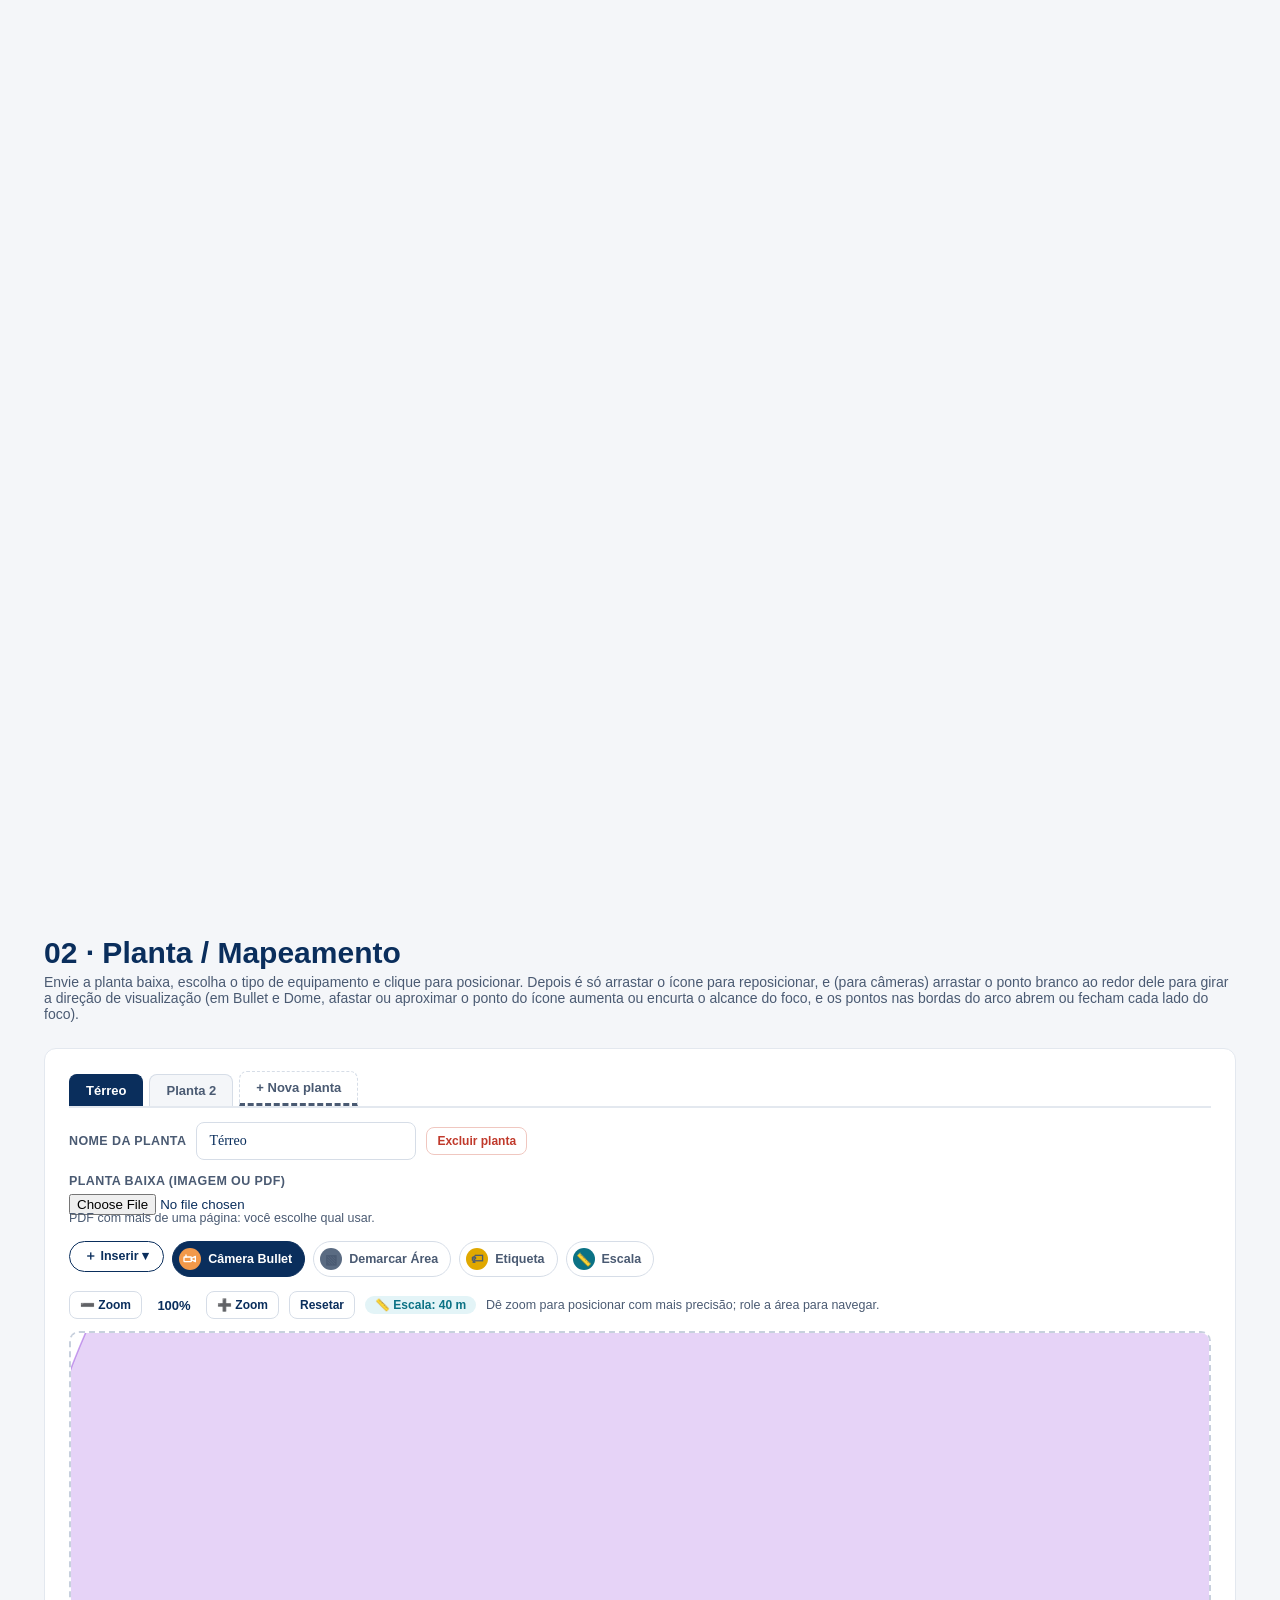
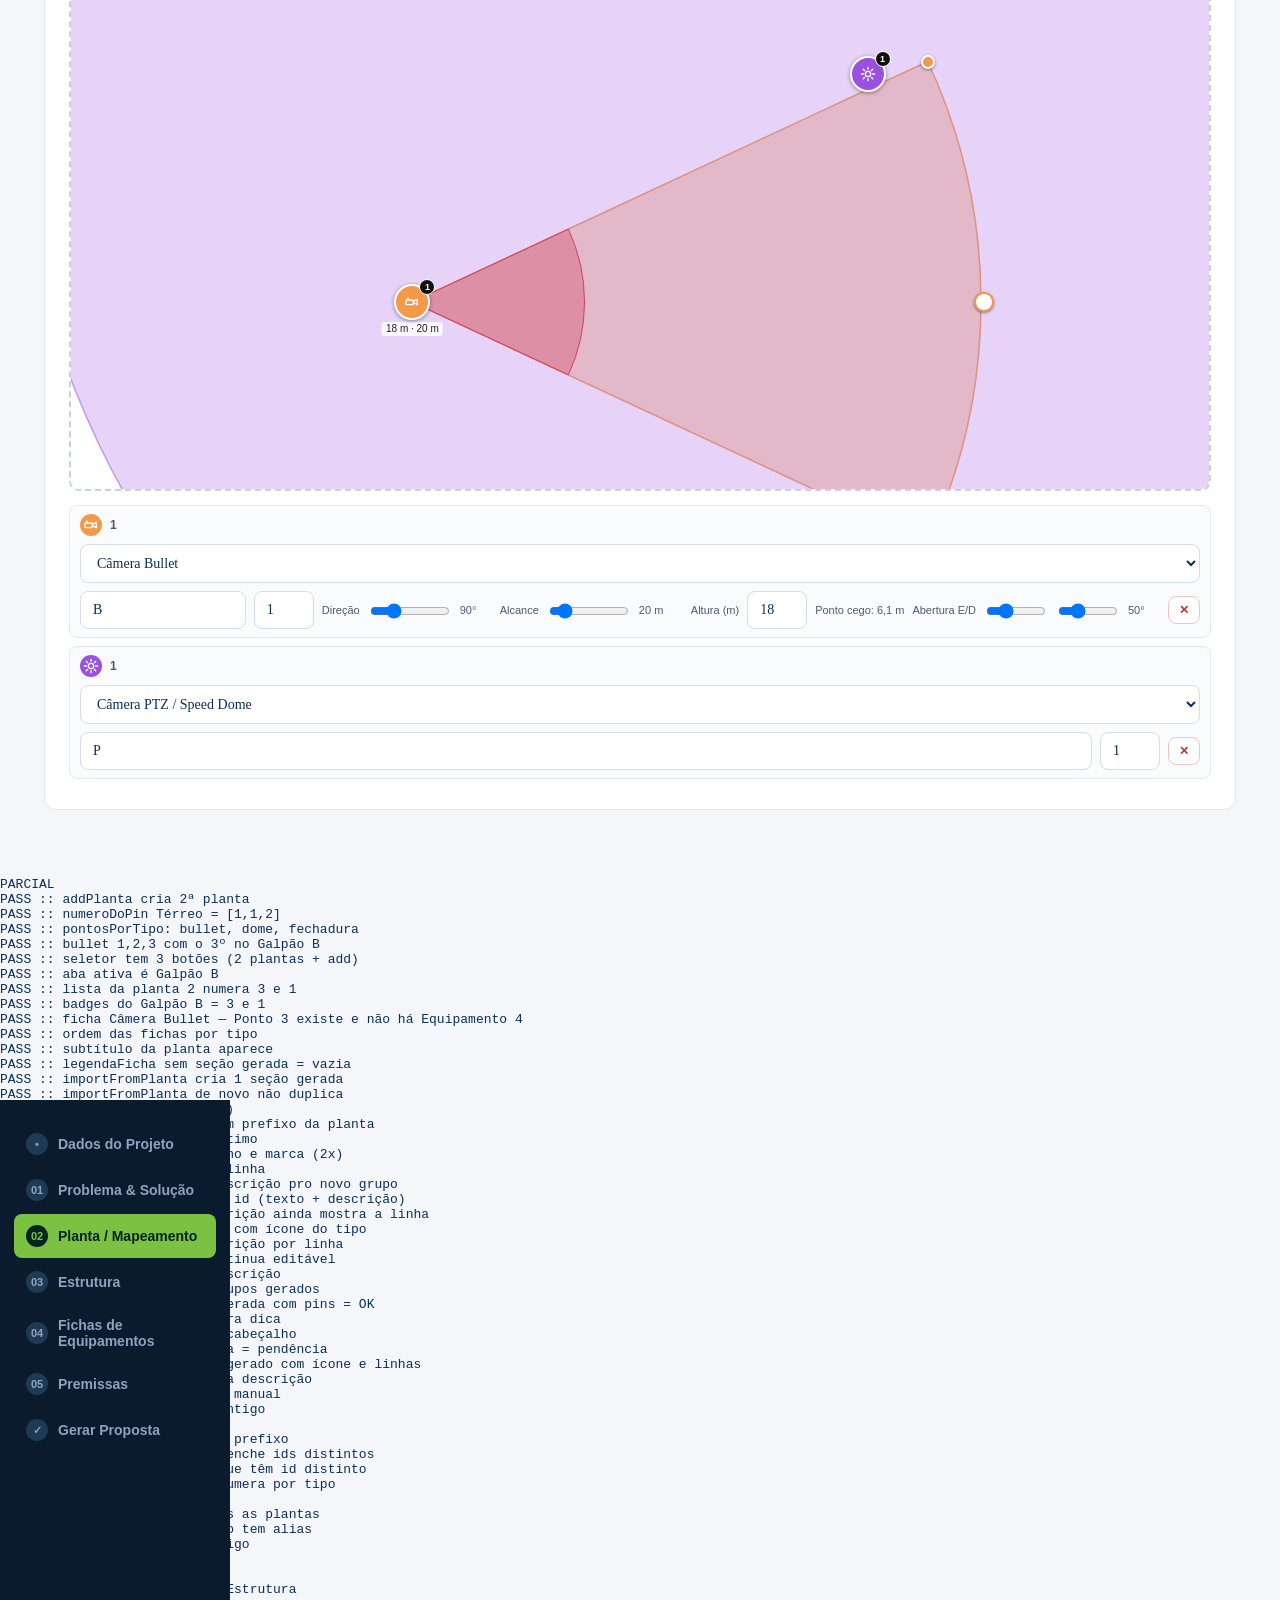
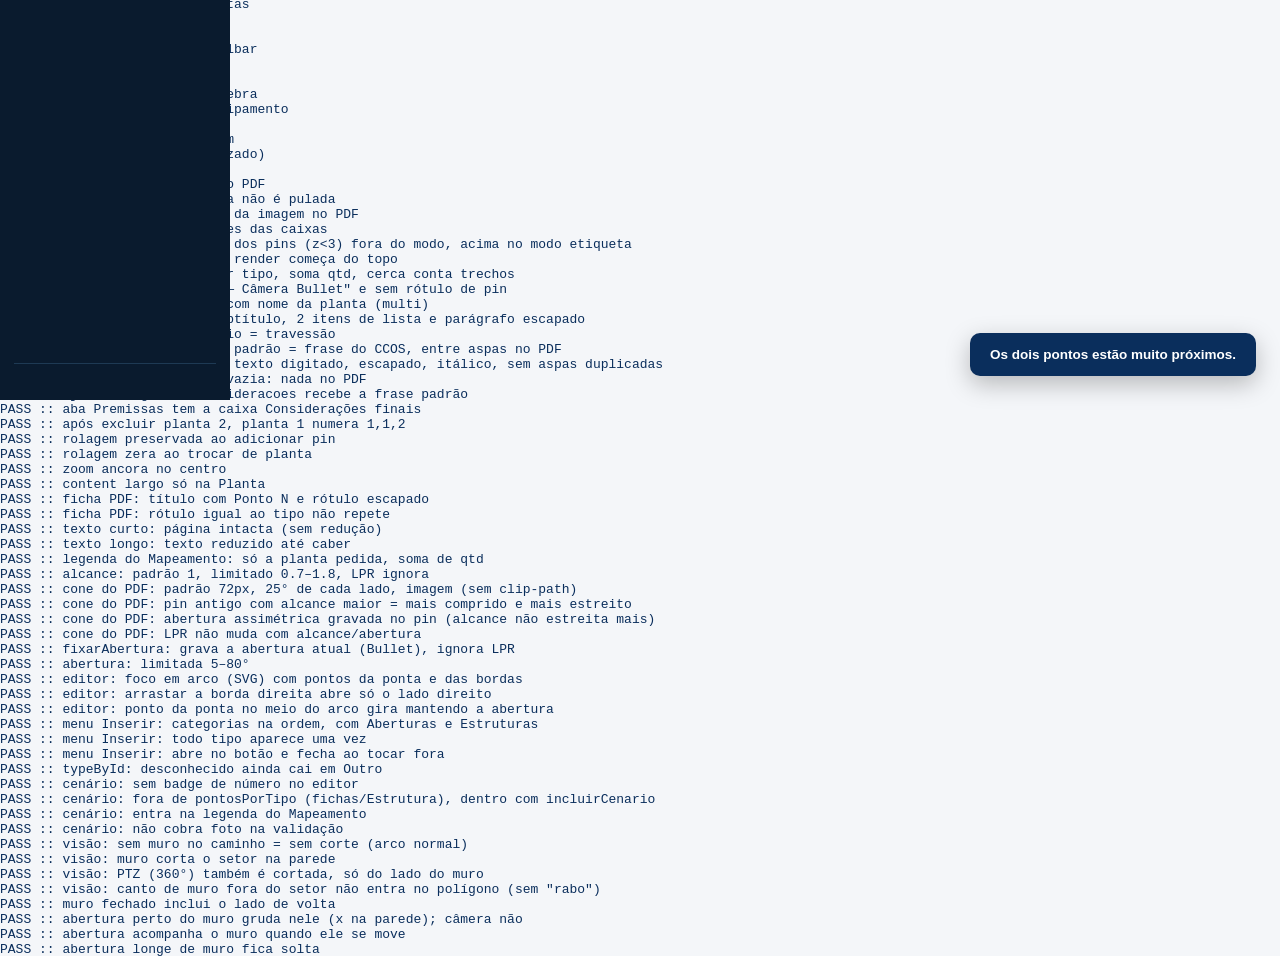
==== commit c57eaa13: "Vista aérea: modelo de dados, referências a pins da planta, persistência e geometria do mapa Co-Auth" ====
--- a/test-harness.html
+++ b/test-harness.html
@@ -727,6 +727,84 @@
     assert('remover seção com desc viva pergunta', perguntou);
     state.estrutura = salvoE;
   }
+  // ===== Vista aérea: modelo, referências, persistência, geometria do mapa =====
+  {
+    const AE = await import('./js/aerea.js');
+    const ESx = await import('./js/escala.js');
+    const STx = await import('./js/state.js');
+    const Nx = await import('./js/numeracao.js');
+    const Px = await import('./js/persistence.js');
+    assert('aérea: metrosPorPixel(0,0) ≈ 156543.03', Math.abs(AE.metrosPorPixel(0,0)-156543.03) <= 0.01);
+    assert('aérea: metrosPorPixel(-22.6,19) ≈ 0.2757', Math.abs(AE.metrosPorPixel(-22.6,19)-0.2757) <= 0.001);
+    const ec = AE.escalaCaptura(1000, 0.5);
+    assert('aérea: escalaCaptura metros/metrosLargura', ec.metrosLargura===500 && ec.metros===400);
+    assert('aérea: escalaCaptura compatível com metrosLarguraDe', Math.abs(ESx.metrosLarguraDe(ec.a, ec.b, ec.metros, 1000, 600)-500) < 1e-6);
+    const lc = AE.lerCoordenadas('-22.6029, -48.8031');
+    assert('aérea: lerCoordenadas lat,lng', !!lc && lc.lat===-22.6029 && lc.lng===-48.8031);
+    const lc2 = AE.lerCoordenadas('-22.6029 -48.8031');
+    assert('aérea: lerCoordenadas separado por espaço', !!lc2 && lc2.lat===-22.6029 && lc2.lng===-48.8031);
+    assert('aérea: lerCoordenadas texto → null', AE.lerCoordenadas('Rua X 10')===null);
+    assert('aérea: lerCoordenadas lat fora do intervalo → null', AE.lerCoordenadas('95, 10')===null);
+    assert('aérea: lerCoordenadas vírgula decimal → null', AE.lerCoordenadas('-22,6029 -48,8031')===null);
+    assert('aérea: constantes', AE.MAPA_ZOOM_MAX===19 && AE.CAPTURA_MAX===4096 && typeof AE.CREDITO_ESRI==='string' && AE.TILE_URL.includes('World_Imagery'));
+
+    // referências
+    const salvoPl = state.plantas, salvoPA = state.plantaAtiva, salvoAe = state.aereas, salvoAA = state.aereaAtiva;
+    const plT = STx.novaPlanta('T');
+    plT.pins.push({id:'b0', tipoId:'bullet', label:'Outra', qtd:1, x:1, y:1, direcao:0});
+    plT.pins.push({id:'o1', tipoId:'bullet', label:'Portaria', qtd:2, altura:6, x:5, y:5, direcao:90});
+    state.plantas = [plT]; state.plantaAtiva = 0;
+    const r = AE.novaRef('o1', 10, 10);
+    assert('aérea: ref lê tipo/label/qtd/altura do original', r.tipoId==='bullet' && r.label==='Portaria' && r.qtd===2 && r.altura===6);
+    assert('aérea: ref nasce com direção do original e id próprio', r.direcao===90 && r.ref==='o1' && r.id && r.id!=='o1');
+    r.altura = 9;
+    assert('aérea: altura da ref grava no original', plT.pins[1].altura===9);
+    plT.pins[1].tipoId = 'dome';
+    assert('aérea: ref acompanha troca de tipo', r.tipoId==='dome');
+    const js = JSON.stringify(r);
+    assert('aérea: JSON da ref sem campos do original', !js.includes('tipoId') && !js.includes('label') && !js.includes('qtd') && !js.includes('altura'));
+    plT.pins[1].tipoId = 'bullet';
+    const vista = STx.novaAerea('V');
+    assert('aérea: novaAerea', vista.aerea===true && vista.selectedTipo==='nenhum' && vista.nome==='V' && Array.isArray(vista.muros));
+    vista.pins.push(r);
+    state.aereas = [vista]; state.aereaAtiva = null;
+    assert('aérea: numeroDoPinEm da ref == numeroDoPin do original', Nx.numeroDoPinEm(vista, 0)===Nx.numeroDoPin(0,1) && Nx.numeroDoPin(0,1)===2);
+    assert('aérea: numeroDoPinEm em planta normal', Nx.numeroDoPinEm(plT, 1)===2);
+    assert('aérea: refsColocadas', AE.refsColocadas(vista).has('o1'));
+    // ref vinda de json com campos próprios → removidos ao vincular
+    const rj = {id:'x', ref:'o1', x:1, y:1, tipoId:'lpr', label:'velho', qtd:5};
+    AE.vincularRef(AE.vincularRef(rj));
+    assert('aérea: vincularRef idempotente e ignora campos gravados', rj.tipoId==='bullet' && rj.label==='Portaria' && !JSON.stringify(rj).includes('velho'));
+    const ro = AE.vincularRef({id:'y', ref:'nao-existe', x:1, y:1});
+    assert('aérea: ref órfã devolve valores seguros', ro.tipoId==='outro' && ro.label==='' && ro.qtd===1 && ro.altura===undefined);
+    assert('aérea: numeroDoPinEm de órfã = 0', (vista.pins.push(ro), Nx.numeroDoPinEm(vista, 1)===0));
+    vista.pins.length = 1;
+    // alias
+    state.aereaAtiva = 0;
+    assert('aérea: alias aponta para a vista ativa', state.planta===state.aereas[0]);
+    state.aereaAtiva = null;
+    assert('aérea: alias volta para a planta ativa', state.planta===state.plantas[0]);
+    assert('aérea: alias não-enumerável', !Object.keys(state).includes('planta'));
+    // órfãs
+    plT.pins.splice(1,1);
+    const rem = AE.limparRefsOrfas();
+    assert('aérea: limparRefsOrfas remove ref órfã', rem===1 && vista.pins.length===0);
+    state.plantas = salvoPl; state.plantaAtiva = salvoPA; state.aereas = salvoAe; state.aereaAtiva = salvoAA;
+
+    // limparPlanta apaga fonte
+    const plF = STx.novaAerea('F'); plF.fonte = 'mapa';
+    STx.limparPlanta(plF);
+    assert('aérea: limparPlanta apaga fonte', !('fonte' in plF));
+
+    // normalização
+    const n1 = Px.normalizarProjeto({plantas:[{pins:[]}]});
+    assert('aérea: normalizar sem aereas', Array.isArray(n1.aereas) && n1.aereas.length===0 && n1.aereaAtiva===null);
+    const n2 = Px.normalizarProjeto({plantas:[{pins:[{id:'o1',tipoId:'bullet'}]}], aereas:[{pins:[{id:'r1',ref:'o1',x:1,y:1}]}], aereaAtiva:5});
+    const v2 = n2.aereas[0];
+    assert('aérea: normalizar vista', n2.aereaAtiva===null && v2.aerea===true && ['muros','areas','etiquetas','cercas'].every(k=>Array.isArray(v2[k])) && v2.nome && v2.zoom===100);
+    const n3 = Px.normalizarProjeto({plantas:[{pins:[]}], aereas:[{pins:[{x:1,y:1,tipoId:'poste'}]}], aereaAtiva:0});
+    assert('aérea: normalizar mantém aereaAtiva válida e cria ids', n3.aereaAtiva===0 && !!n3.aereas[0].pins[0].id);
+  }
 }catch(err){
   out.push('ERRO :: ' + (err && err.stack || err));
 }
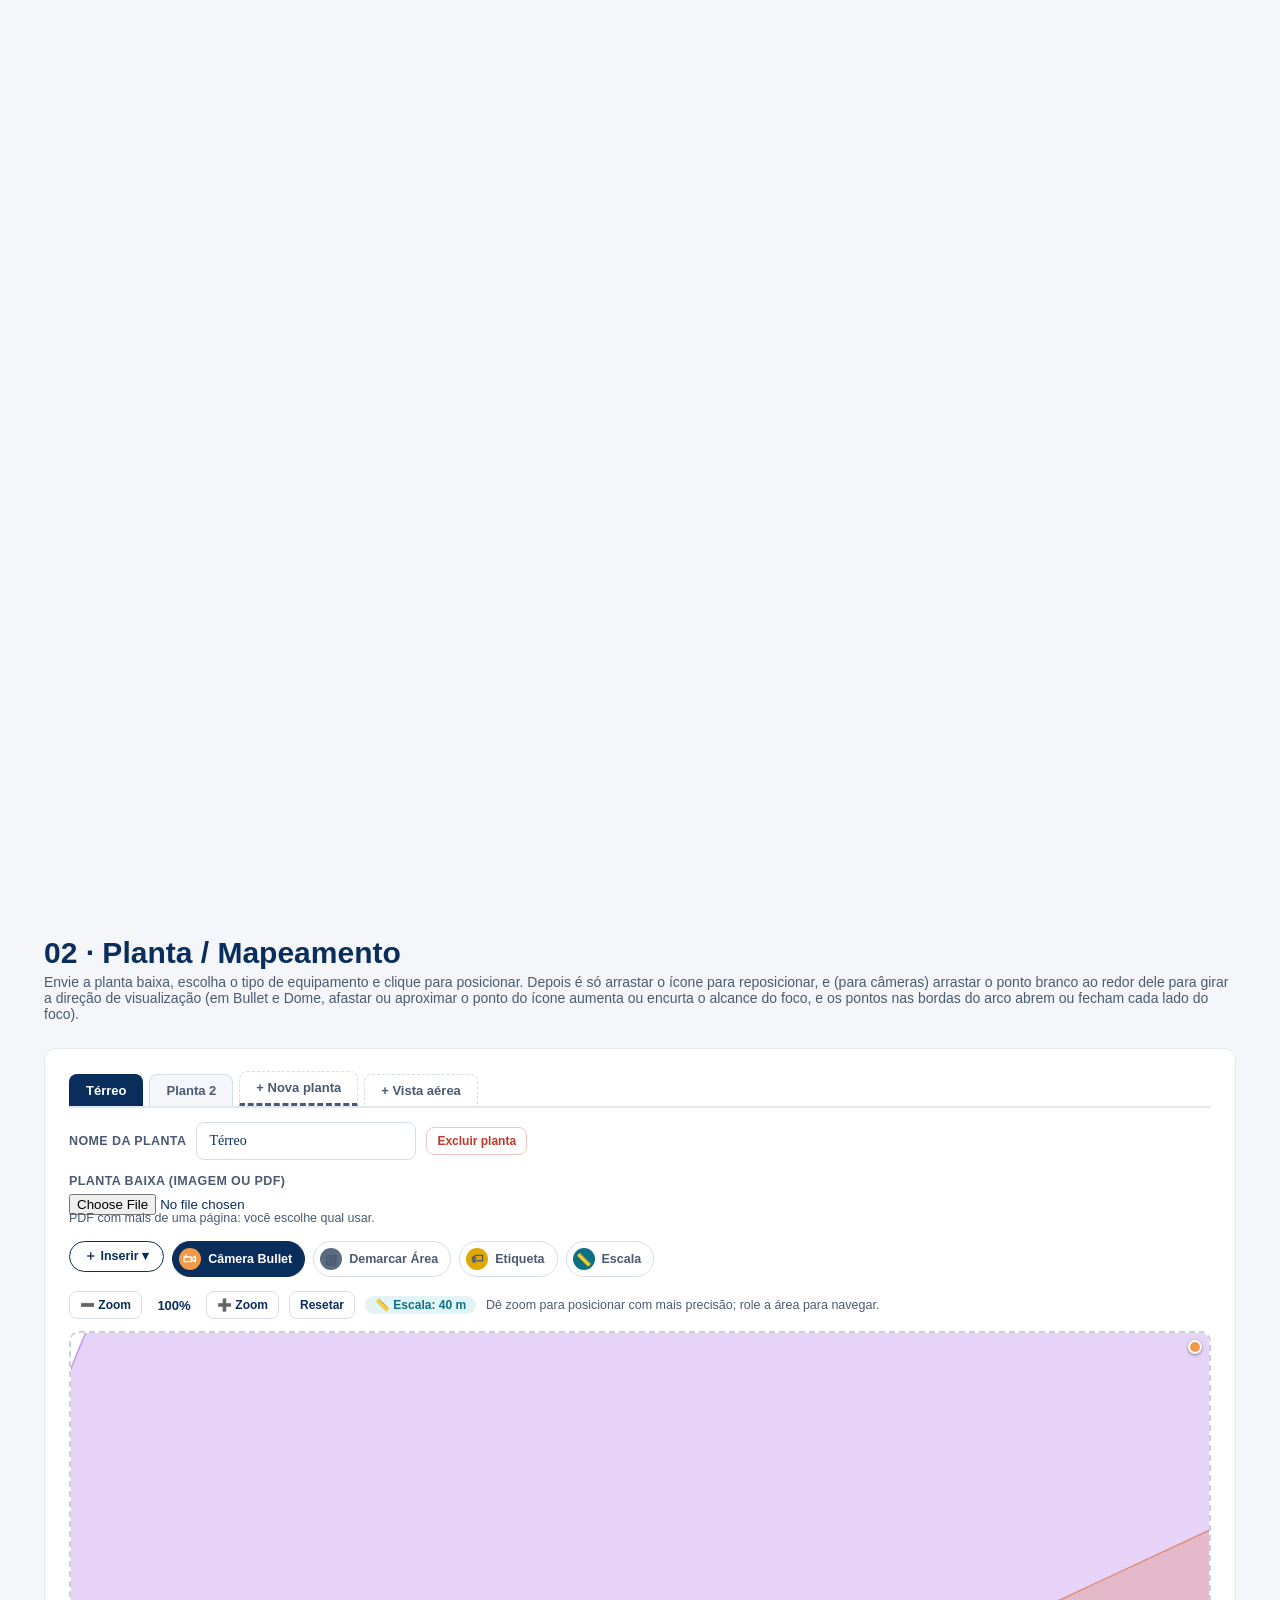
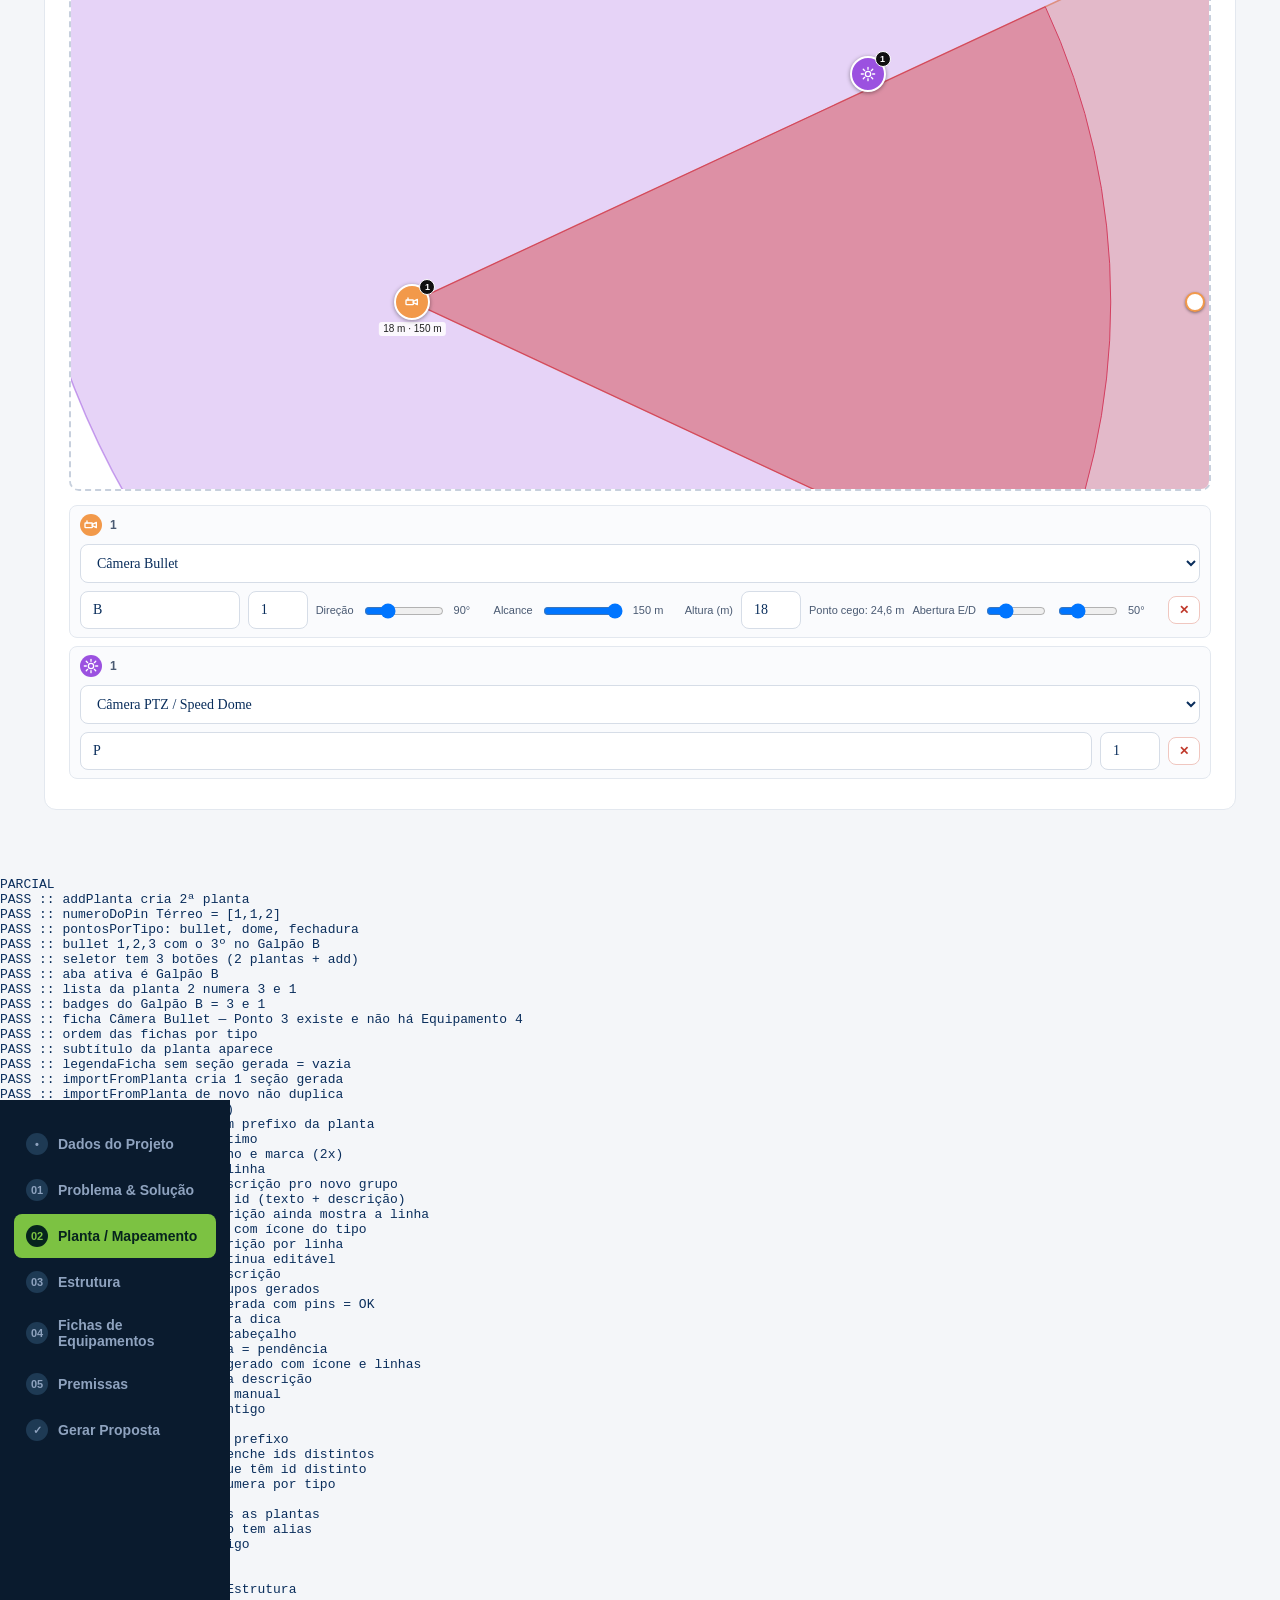
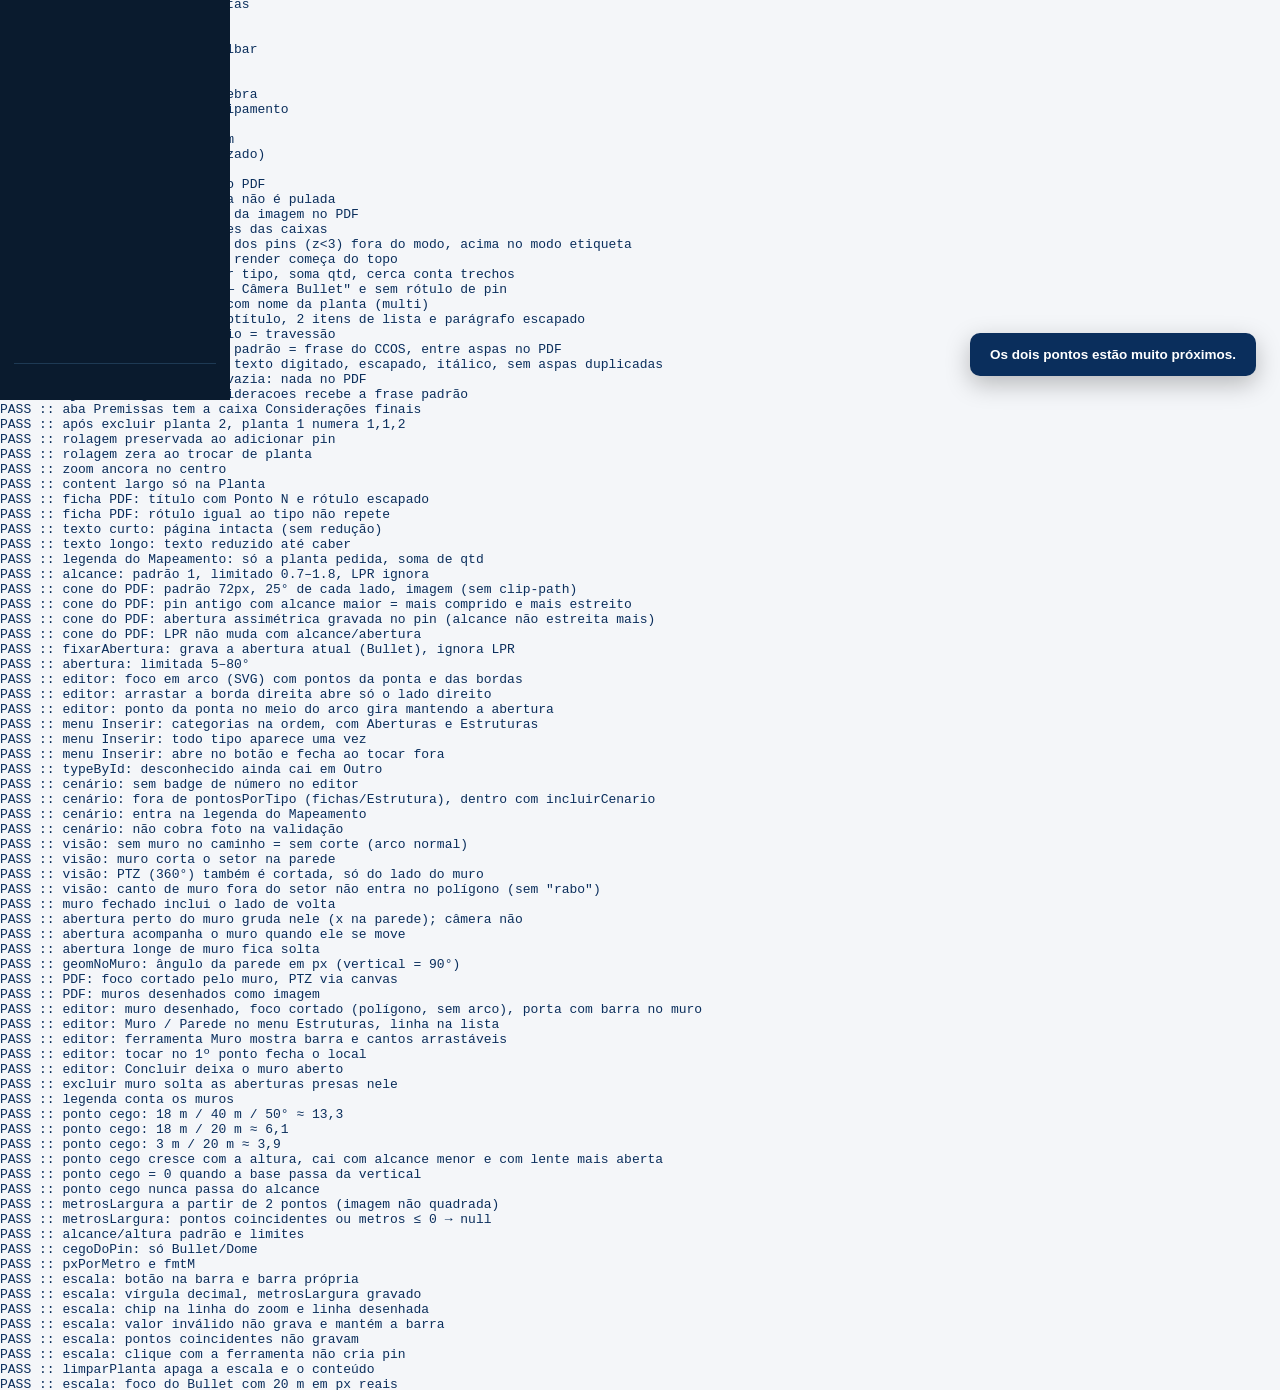
==== commit ed5ff51a: "Vista aérea no editor: mini-abas, equipamentos da planta como referência, foco próprio Co-Authored-B" ====
--- a/test-harness.html
+++ b/test-harness.html
@@ -805,6 +805,101 @@
     const n3 = Px.normalizarProjeto({plantas:[{pins:[]}], aereas:[{pins:[{x:1,y:1,tipoId:'poste'}]}], aereaAtiva:0});
     assert('aérea: normalizar mantém aereaAtiva válida e cria ids', n3.aereaAtiva===0 && !!n3.aereas[0].pins[0].id);
   }
+  // ===== Vista aérea: editor (mini-abas, toolbar, referências) =====
+  {
+    const STx = await import('./js/state.js');
+    const Nx = await import('./js/numeracao.js');
+    const PDx = await import('./js/pdf.js');
+    const sv = {pl:state.plantas, pa:state.plantaAtiva, ae:state.aereas, aa:state.aereaAtiva};
+    const cf = window.confirm;
+    const cvA = document.createElement('canvas'); cvA.width = 400; cvA.height = 400;
+    const cvT = document.createElement('canvas'); cvT.width = 400; cvT.height = 4000;
+    const imgA = cvA.toDataURL('image/png'), imgT = cvT.toDataURL('image/png');
+    const p1 = STx.novaPlanta('Térreo');
+    p1.pins.push({id:'o0', tipoId:'bullet', label:'Outra', qtd:1, x:1, y:1, direcao:0},
+                 {id:'o1', tipoId:'bullet', label:'Portaria', qtd:1, x:5, y:5, direcao:90},
+                 {id:'pt1', tipoId:'poste', label:'Poste', qtd:1, x:9, y:9});
+    const p2 = STx.novaPlanta('Galpão');
+    p2.pins.push({id:'f1', tipoId:'fechadura', label:'Fech', qtd:1, x:20, y:20});
+    state.plantas = [p1, p2]; state.plantaAtiva = 0; state.aereas = []; state.aereaAtiva = null;
+    const contadores = ()=>JSON.stringify([Nx.pontosPorTipo().map(g=>[g.tipo.id, g.pontos.map(p=>p.numero)]), PDx.legendaResumo(), v.validarProposta()]);
+    const antes = contadores();
+    window.switchTab('planta');
+    assert('vista-ed: botão "+ Vista aérea" presente', [...document.querySelectorAll('button')].some(b=>b.textContent.trim()==='+ Vista aérea'));
+    window.addAerea();
+    const abaV = [...document.querySelectorAll('.planta-tab')].find(b=>b.textContent.includes('🛰'));
+    assert('vista-ed: addAerea cria aba 🛰 Vista aérea 1 ativa', state.aereas.length===1 && state.aereaAtiva===0 && !!abaV && abaV.textContent.includes('Vista aérea 1') && abaV.classList.contains('active'));
+    assert('vista-ed: nenhuma planta ativa com vista selecionada', ![...document.querySelectorAll('.planta-tab.active')].some(b=>b.textContent.includes('Térreo')));
+    assert('vista-ed: rótulos da vista (nome, upload, excluir)', document.getElementById('content').textContent.includes('Nome da vista') && document.getElementById('content').textContent.includes('Imagem aérea (imagem ou PDF)') && [...document.querySelectorAll('button')].some(b=>b.textContent.trim()==='Excluir vista'));
+    window.selectPlanta(0);
+    assert('vista-ed: selectPlanta zera aereaAtiva', state.aereaAtiva===null && state.planta===p1);
+    window.selectAerea(0);
+    assert('vista-ed: selectAerea volta para a vista', state.aereaAtiva===0 && state.planta===state.aereas[0]);
+    const vs = state.aereas[0];
+    vs.imagem = imgA; window.renderContent(); await waitImg();
+    const idsMenu = [...document.querySelectorAll('#menuInserir button[onclick^="selectTipo"]')].map(b=>b.getAttribute('onclick').match(/'(.+)'/)[1]);
+    const U4 = await import('./js/utils.js');
+    assert('vista-ed: Inserir só com cenário + muro', idsMenu.length>0 && idsMenu.every(id=>U4.typeById(id).cenario) && idsMenu.includes('muro') && idsMenu.includes('portao') && !idsMenu.includes('bullet') && !idsMenu.includes('cerca') && !idsMenu.includes('outro'));
+    const refsMenu = ()=>[...document.querySelectorAll('#menuEquip button[data-ref]')];
+    assert('vista-ed: painel Equipamentos da planta lista os equipamentos', refsMenu().map(b=>b.dataset.ref).join()==='o0,o1,f1' && refsMenu().every(b=>!b.disabled));
+    assert('vista-ed: item do painel "Tipo N · Planta"', refsMenu()[1].textContent.includes('Câmera Bullet 2 · Térreo') && refsMenu()[2].textContent.includes('Fechadura Eletrônica 1 · Galpão'));
+    window.selectRef('o1');
+    assert('vista-ed: selectRef arma ref sem tipo ativo no Inserir', vs.selectedTipo==='ref:o1' && !document.querySelector('#menuInserir .type-btn.active') && !document.querySelector('.inserir-atual'));
+    window.criarRefNoClique(30, 40); await waitImg();
+    assert('vista-ed: criarRefNoClique cria ref e desarma', vs.pins.length===1 && vs.pins[0].ref==='o1' && vs.pins[0].x===30 && vs.pins[0].y===40 && vs.selectedTipo==='nenhum');
+    assert('vista-ed: badge e lista com o número do original', document.querySelector('#pinicon-0 span')?.textContent==='2' && document.querySelector('.pinlist .pinrow b')?.textContent==='2');
+    assert('vista-ed: original já colocado fica desabilitado', refsMenu().find(b=>b.dataset.ref==='o1')?.disabled===true && refsMenu().find(b=>b.dataset.ref==='o0')?.disabled===false);
+    const row = document.querySelector('.pinlist .pinrow');
+    assert('vista-ed: linha da ref sem select de tipo nem qtd/rótulo editáveis', !row.querySelector('select') && !row.querySelector('input[type="text"]') && !row.querySelector('input[type="number"]:not([id^="altura-"])') && !!row.querySelector('#dirslider-0') && row.textContent.includes('Portaria'));
+    assert('vista-ed: sem escala, sem Altura', !document.getElementById('altura-0'));
+    vs.escala = {a:{x:10,y:50}, b:{x:90,y:50}, metros:80, metrosLargura:100}; window.renderContent(); await waitImg();
+    assert('vista-ed: com escala, campo Altura na linha da ref', !!document.getElementById('altura-0'));
+    window.liveUpdateAltura(0, '7');
+    assert('vista-ed: altura da ref grava no original', p1.pins[1].altura===7);
+    delete p1.pins[1].altura; delete vs.escala; window.renderContent(); await waitImg();
+    // clique com 'nenhum' não cria nada; com cenário cria pin normal
+    const clicar = ()=>{ const im = document.getElementById('plantaImg'), r = im.getBoundingClientRect(); im.onclick({clientX:r.left+r.width/2, clientY:r.top+r.height/2}); };
+    clicar();
+    assert('vista-ed: clique com nenhum não cria pin', vs.pins.length===1);
+    window.selectTipo('poste'); clicar();
+    assert('vista-ed: cenário entra como pin normal da vista', vs.pins.length===2 && !vs.pins[1].ref && vs.pins[1].tipoId==='poste');
+    vs.selectedTipo = 'bullet'; clicar();
+    assert('vista-ed: tipo de equipamento na vista é ignorado', vs.pins.length===2);
+    window.selectRef('o0'); await waitImg(); clicar();
+    assert('vista-ed: clique com ref armada cria a ref', vs.pins.length===3 && vs.pins[2].ref==='o0' && vs.selectedTipo==='nenhum');
+    assert('vista-ed: contadores idênticos', contadores()===antes);
+    window.removeRef(2);
+    assert('vista-ed: removeRef remove só da vista', vs.pins.length===2 && p1.pins.length===3);
+    // nome da vista
+    const inpNome = [...document.querySelectorAll('#content input[type="text"]')][0];
+    inpNome.value = 'Pátio'; inpNome.dispatchEvent(new Event('input'));
+    assert('vista-ed: input de nome grava na vista', vs.nome==='Pátio' && p1.nome==='Térreo');
+    // upload numa vista com conteúdo pede confirmação
+    let perguntou = '';
+    window.confirm = (m)=>{ perguntou = m; return false; };
+    const blob = await (await fetch(imgT)).blob();
+    await window.handlePlantaUpload({target:{files:[new File([blob], 'x.png', {type:'image/png'})], value:'x'}});
+    assert('vista-ed: upload pede confirm e respeita cancelar', perguntou.includes('Trocar a imagem apaga') && vs.imagem===imgA && vs.pins.length===2);
+    window.confirm = cf;
+    // rolagem: planta → vista não restaura scroll (chave distinta)
+    p1.imagem = imgT; vs.imagem = imgT;
+    window.selectPlanta(0); await waitImg();
+    const sc0 = document.getElementById('plantaScroll'); sc0.scrollTop = 300;
+    window.selectAerea(0); await waitImg();
+    assert('vista-ed: trocar planta→vista não restaura rolagem', document.getElementById('plantaScroll').scrollTop===0);
+    // ref órfã some no render
+    window.selectPlanta(0);
+    p1.pins.splice(1, 1); window.selectAerea(0);
+    assert('vista-ed: ref órfã removida no render', !vs.pins.some(p=>p.ref==='o1'));
+    // excluir vista
+    let pergExc = false;
+    window.confirm = ()=>{ pergExc = true; return true; };
+    window.removeAerea(0);
+    window.confirm = cf;
+    assert('vista-ed: removeAerea com confirm, volta para a planta', pergExc && state.aereas.length===0 && state.aereaAtiva===null && state.planta===p1);
+    state.plantas = sv.pl; state.plantaAtiva = sv.pa; state.aereas = sv.ae; state.aereaAtiva = sv.aa;
+    window.renderContent();
+  }
 }catch(err){
   out.push('ERRO :: ' + (err && err.stack || err));
 }
--- a/css/style.css
+++ b/css/style.css
@@ -168,3 +168,6 @@
   .planta-tab{border:1px solid #D6DDE7;border-bottom:none;background:#F4F6F9;color:var(--text-mid);border-radius:8px 8px 0 0;padding:8px 16px;font-size:13px;font-weight:700;cursor:pointer;}
   .planta-tab.active{background:var(--text-dark);color:#fff;border-color:var(--text-dark);}
   .planta-tab.add{border-style:dashed;background:#fff;}
+  .vista-add{border:1px dashed #D6DDE7;border-bottom:none;background:#fff;color:var(--text-mid);border-radius:8px 8px 0 0;padding:8px 16px;font-size:13px;font-weight:700;cursor:pointer;}
+  .type-btn:disabled{opacity:.45;cursor:not-allowed;}
+  .equip-atual{cursor:pointer;}
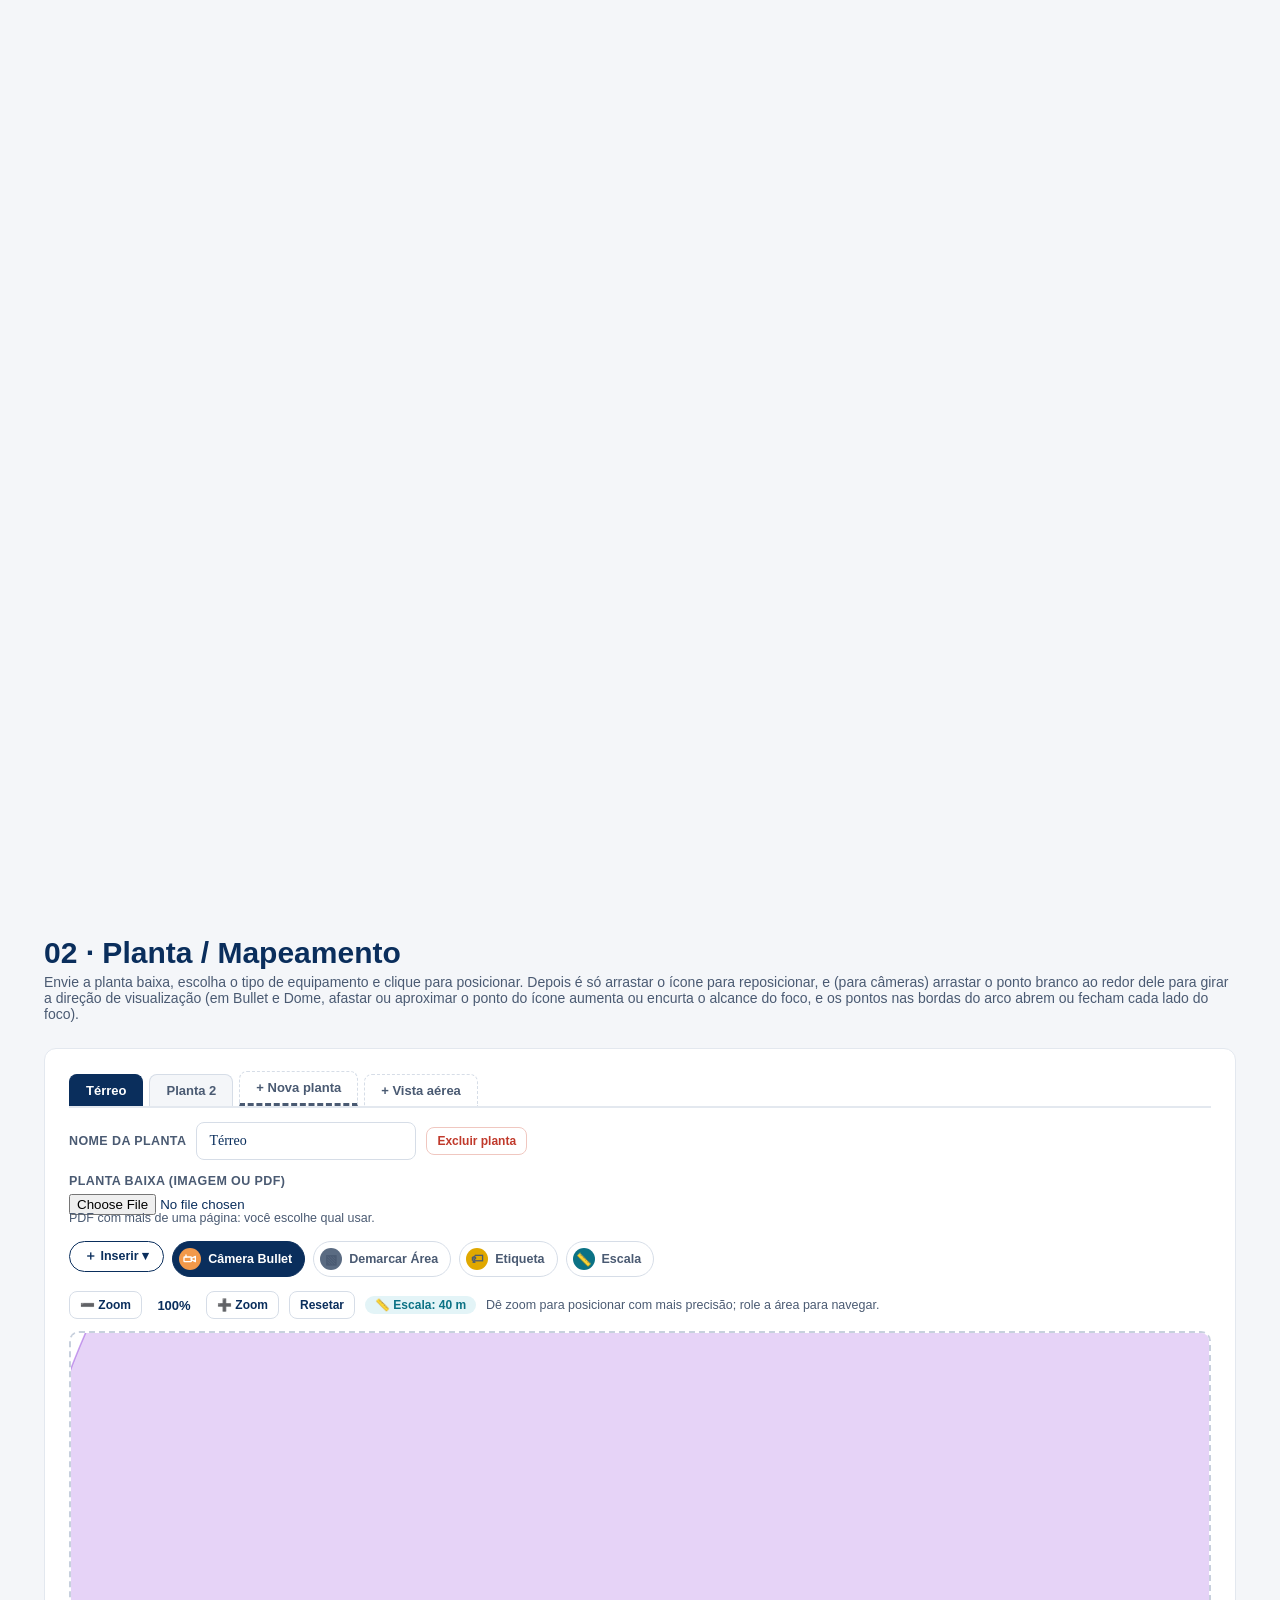
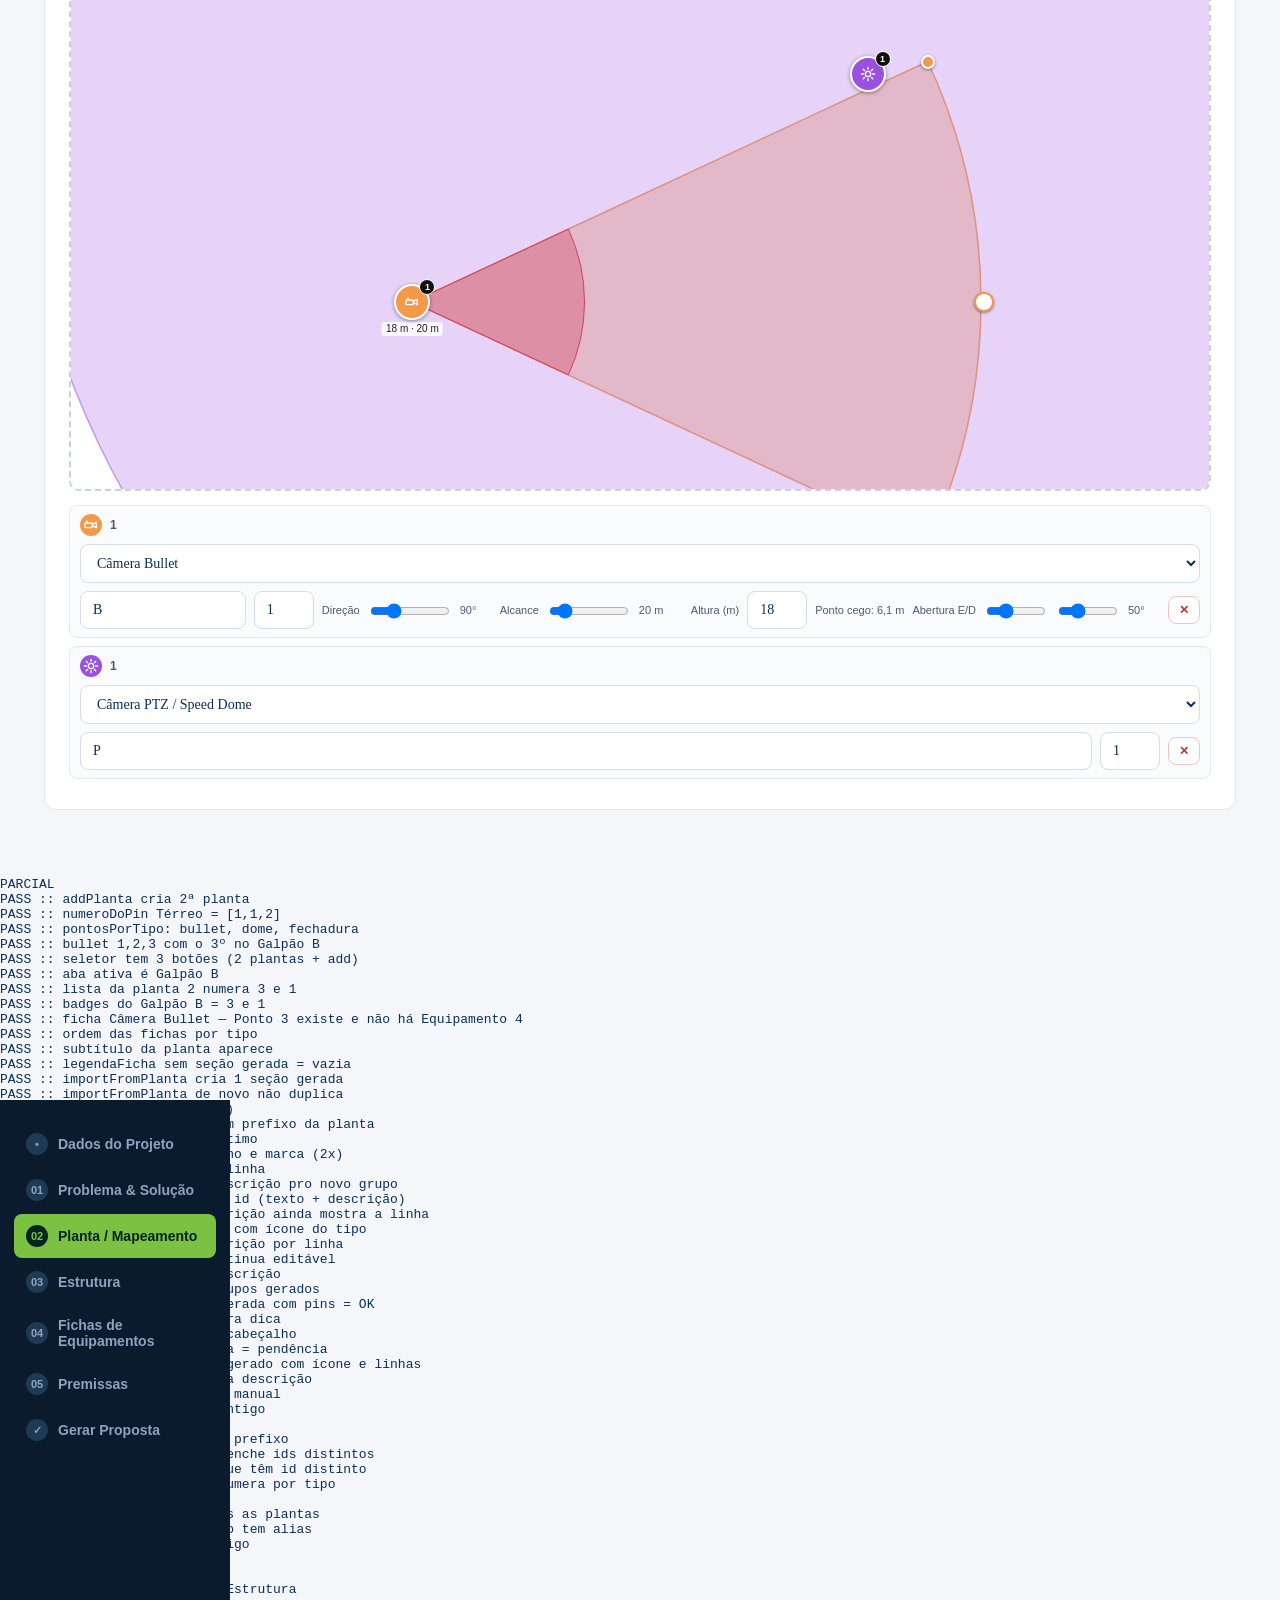
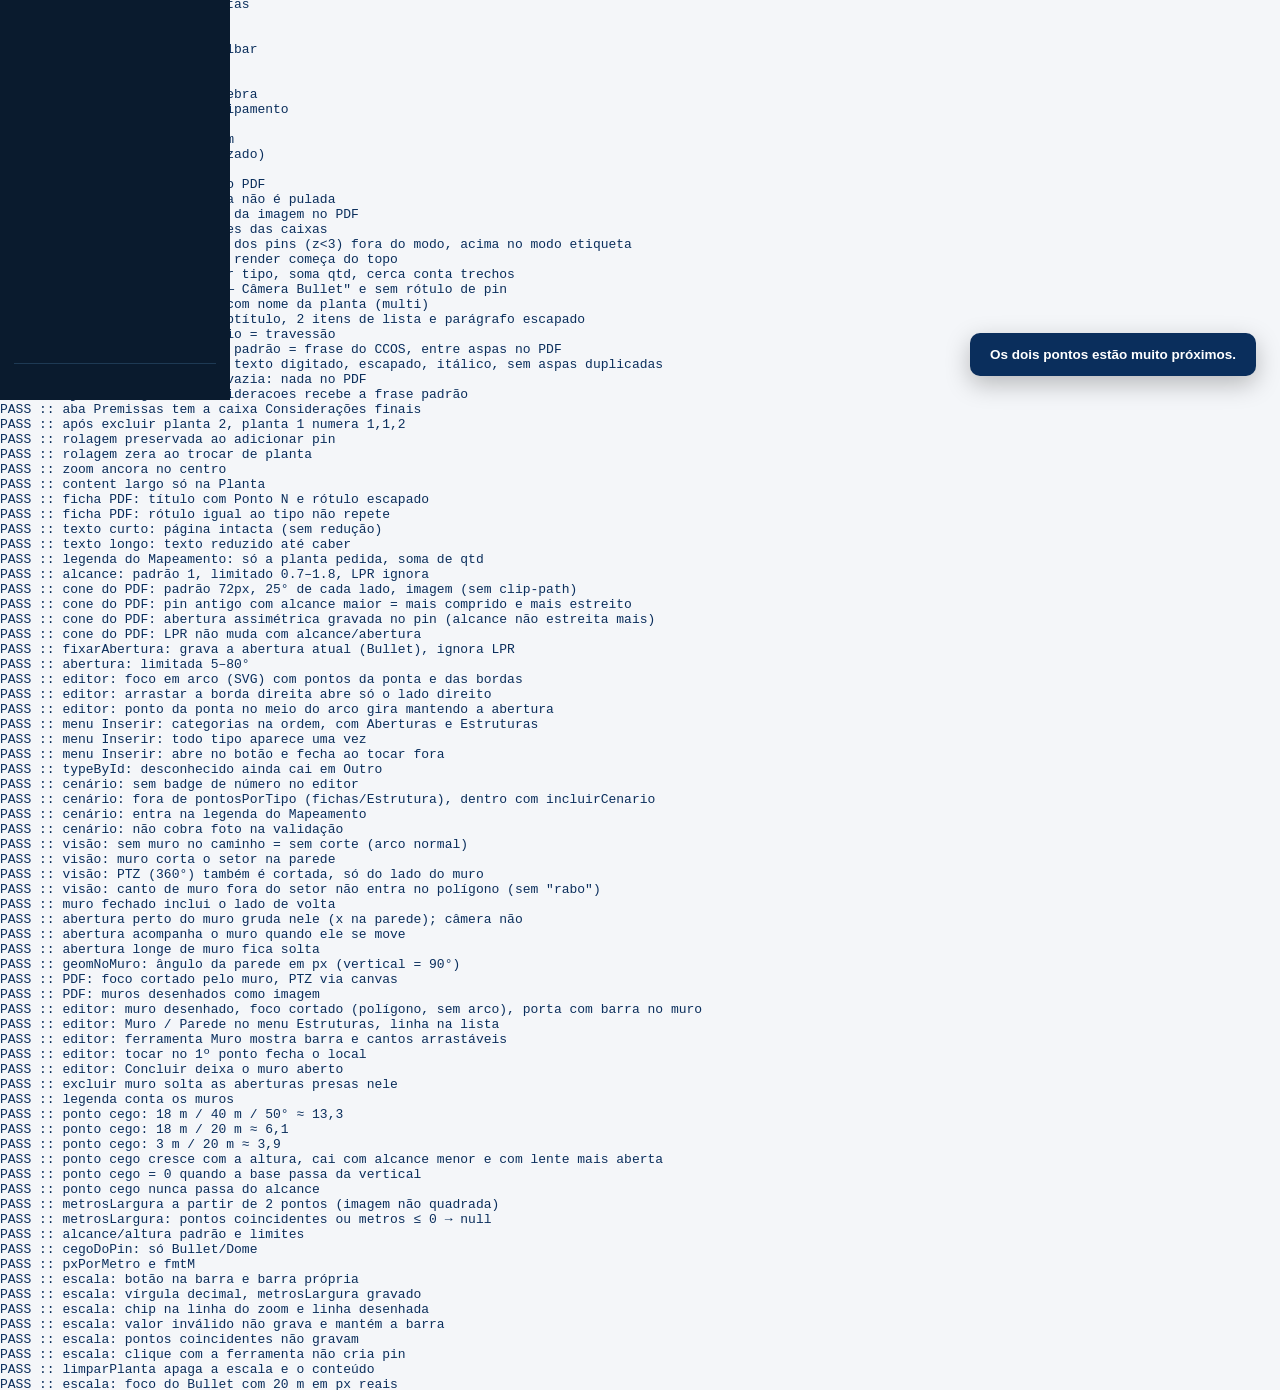
==== commit a07bd023: "Vista aérea no editor: select de tipo só com cenário na vista, escala conta como conteúdo, helper te" ====
--- a/test-harness.html
+++ b/test-harness.html
@@ -863,6 +863,19 @@
     assert('vista-ed: clique com nenhum não cria pin', vs.pins.length===1);
     window.selectTipo('poste'); clicar();
     assert('vista-ed: cenário entra como pin normal da vista', vs.pins.length===2 && !vs.pins[1].ref && vs.pins[1].tipoId==='poste');
+    await waitImg();
+    const selPoste = document.querySelectorAll('.pinlist .pinrow')[1]?.querySelector('select');
+    const opsPoste = selPoste ? [...selPoste.options].map(o=>o.value) : [];
+    assert('vista-ed: select do Poste na vista só com cenário (sem bullet)', opsPoste.includes('poste') && !opsPoste.includes('bullet') && opsPoste.every(id=>U4.typeById(id).cenario));
+    {
+      const TAx = await import('./js/tabs/aerea.js'), STy = await import('./js/state.js');
+      const vEsc = STy.novaAerea('E'); vEsc.escala = {a:{x:10,y:50}, b:{x:90,y:50}, metros:80, metrosLargura:100};
+      assert('vista-ed: escala conta como conteúdo da vista', TAx.temConteudoVista(vEsc) && !TAx.temConteudoVista(STy.novaAerea('F')));
+      state.aereaAtiva = undefined;
+      assert('vista-ed: aereaAtiva undefined = planta ativa (helper único)', !STy.temVistaAtiva() && state.planta===p1);
+      state.aereaAtiva = 0;
+      assert('vista-ed: temVistaAtiva com vista', STy.temVistaAtiva() && state.planta===vs);
+    }
     vs.selectedTipo = 'bullet'; clicar();
     assert('vista-ed: tipo de equipamento na vista é ignorado', vs.pins.length===2);
     window.selectRef('o0'); await waitImg(); clicar();
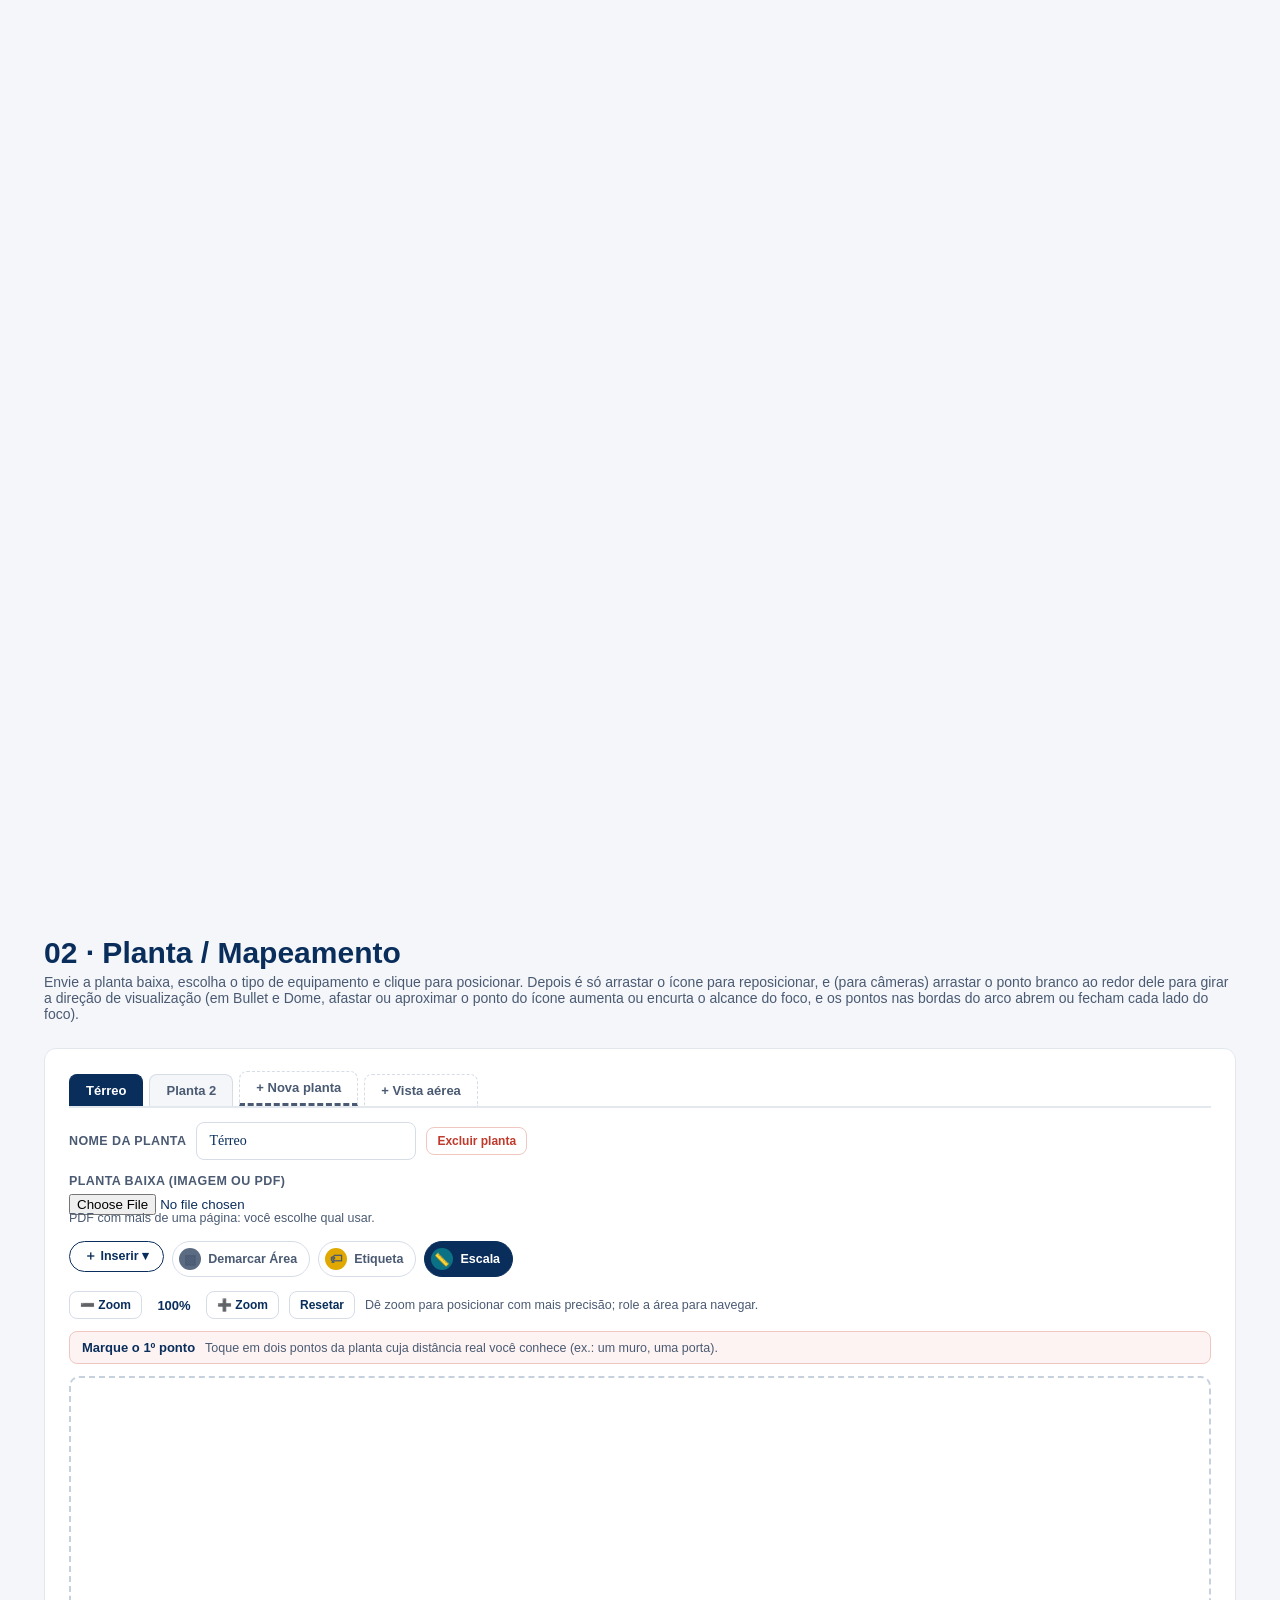
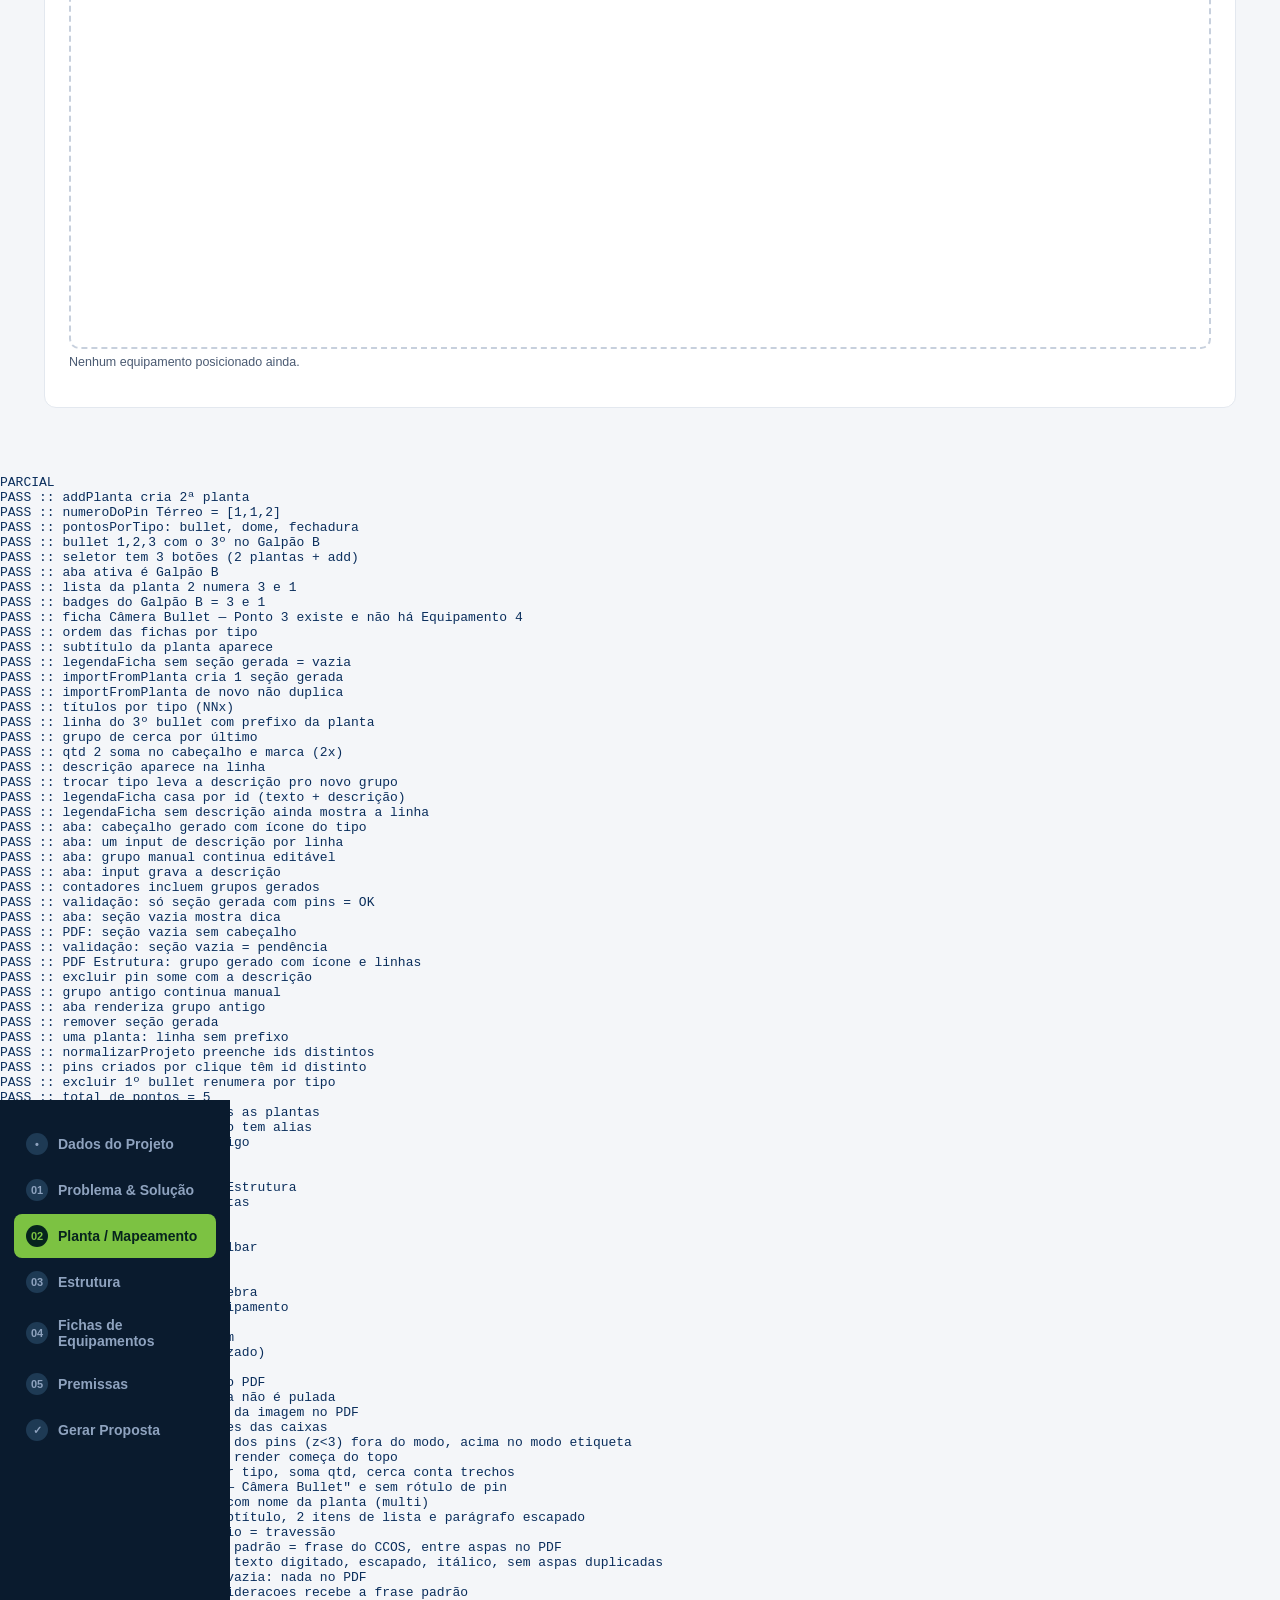
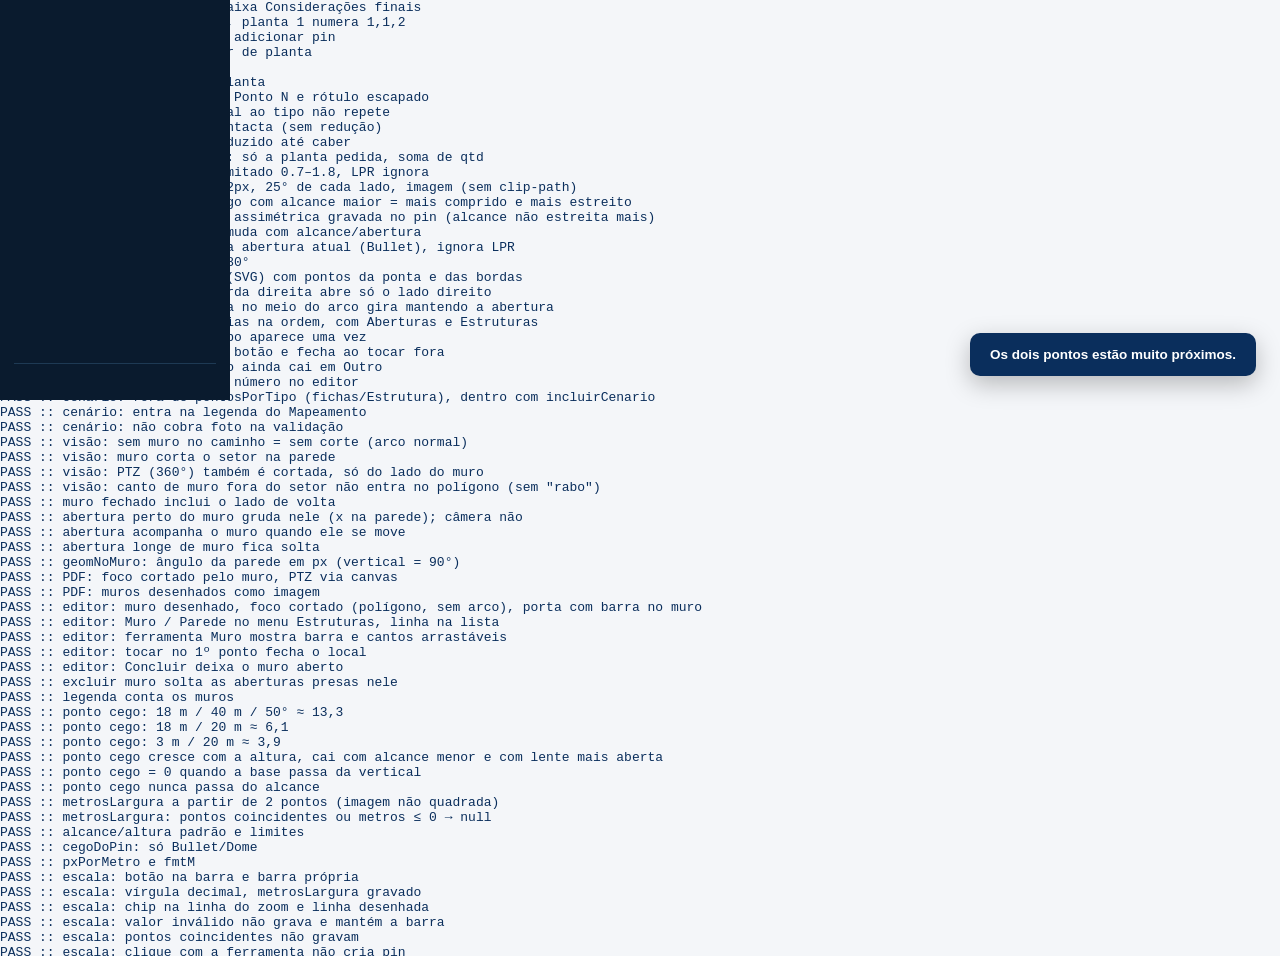
==== commit 2f764d87: "Vista aérea: mapa de satélite (Esri) com busca e captura com escala Leaflet 1.9.4 (cdnjs) na vista s" ====
--- a/test-harness.html
+++ b/test-harness.html
@@ -913,6 +913,81 @@
     state.plantas = sv.pl; state.plantaAtiva = sv.pa; state.aereas = sv.ae; state.aereaAtiva = sv.aa;
     window.renderContent();
   }
+
+  // ===== Vista aérea: mapa e captura (sem rede: tiles falsos) =====
+  {
+    const AE = await import('./js/aerea.js');
+    const TA = await import('./js/tabs/aerea.js');
+    const STy = await import('./js/state.js');
+    const sv = {pl:state.plantas, pa:state.plantaAtiva, ae:state.aereas, aa:state.aereaAtiva};
+    const cores = ['#c00','#0c0','#00c','#cc0'];
+    let pedidos = [];
+    const falso = (url)=>{ pedidos.push(url); const c = document.createElement('canvas'); c.width = 256; c.height = 256; const g = c.getContext('2d'); g.fillStyle = cores[pedidos.length%4]; g.fillRect(0,0,256,256); return Promise.resolve(c); };
+    const z = 18, cx = 97000*256, cy = 148000*256; // ~ interior de SP em z18
+    const r1 = await TA.montarCaptura({x0:cx, y0:cy, x1:cx+600, y1:cy+400}, z, falso);
+    const lat1 = AE.latDoPixelY(cy+200, z);
+    assert('captura: 600×400 em z18', !!r1 && r1.largura===600 && r1.altura===400);
+    assert('captura: dataURL JPEG', !!r1 && r1.dataURL.startsWith('data:image/jpeg'));
+    assert('captura: mpp = metrosPorPixel(lat do centro, z)', !!r1 && Math.abs(r1.mpp - AE.metrosPorPixel(lat1, z)) < 1e-9);
+    assert('captura: pede só os tiles que cobrem (4×3 ou menos)', pedidos.length>=6 && pedidos.length<=12 && pedidos.every(u=>u.includes('/tile/18/')));
+    assert('captura: URL no formato {z}/{y}/{x}', pedidos.includes(`https://server.arcgisonline.com/ArcGIS/rest/services/World_Imagery/MapServer/tile/18/148000/97000`));
+    const img1 = await new Promise(res=>{ const im = new Image(); im.onload = ()=>res(im); im.src = r1.dataURL; });
+    assert('captura: imagem decodifica 600×400', img1.naturalWidth===600 && img1.naturalHeight===400);
+    pedidos = [];
+    const r2 = await TA.montarCaptura({x0:cx, y0:cy, x1:cx+5000, y1:cy+3000}, z, falso);
+    const lat2 = AE.latDoPixelY(cy+1500, z);
+    assert('captura grande: lado ≤ 4096 mantendo proporção', !!r2 && r2.largura===4096 && Math.abs(r2.altura - Math.round(3000*4096/5000))<=1);
+    assert('captura grande: mpp aumenta na mesma razão', !!r2 && Math.abs(r2.mpp - AE.metrosPorPixel(lat2, z)*5000/4096) < 1e-9);
+    const rFalha = await TA.montarCaptura({x0:cx, y0:cy, x1:cx+600, y1:cy+400}, z, ()=>Promise.reject(new Error('rede')));
+    assert('captura: todos os tiles falhando → null', rFalha===null);
+    let nF = 0;
+    const rParcial = await TA.montarCaptura({x0:cx, y0:cy, x1:cx+600, y1:cy+400}, z, (u)=>(++nF===2 ? Promise.reject(new Error('rede')) : falso(u)));
+    assert('captura: um tile falhando → null (nada muda)', rParcial===null);
+    assert('latDoPixelY: equador no meio do mundo', Math.abs(AE.latDoPixelY(128*Math.pow(2,5), 5)) < 1e-9);
+    // tile "Map data not yet available" da Esri (cinza #CCC com texto) é detectado
+    const cinza = (url)=>{ pedidos.push(url); const c = document.createElement('canvas'); c.width = 256; c.height = 256; const g = c.getContext('2d'); g.fillStyle = '#CCCCCC'; g.fillRect(0,0,256,256); g.fillStyle = '#fff'; g.font = 'bold 14px sans-serif'; g.fillText('Map data not', 60, 120); g.fillText('yet available', 60, 140); return Promise.resolve(c); };
+    assert('captura: tiles coloridos → semDados 0', r1.semDados===0);
+    const rC = await TA.montarCaptura({x0:cx, y0:cy, x1:cx+600, y1:cy+400}, z, cinza);
+    assert('captura: tiles sem dados (cinza Esri) contados', !!rC && rC.semDados===6);
+    // capturaComZoom: tenta zc; se vier tile sem dados, refaz no zoom do mapa (bounds /2)
+    pedidos = [];
+    const porZoom = (u)=>u.includes('/tile/19/') ? cinza(u) : falso(u);
+    const rZ = await TA.capturaComZoom({x0:cx*2, y0:cy*2, x1:(cx+600)*2, y1:(cy+400)*2}, 18, 19, porZoom);
+    assert('capturaComZoom: z19 sem dados → refaz em z18', !!rZ && rZ.zoom===18 && rZ.largura===600 && rZ.semDados===0 && Math.abs(rZ.mpp - AE.metrosPorPixel(lat1, 18))<1e-9);
+    const rZ2 = await TA.capturaComZoom({x0:cx*2, y0:cy*2, x1:(cx+600)*2, y1:(cy+400)*2}, 18, 19, falso);
+    assert('capturaComZoom: z19 com dados fica em z19', !!rZ2 && rZ2.zoom===19 && rZ2.largura===1200);
+    const rZ3 = await TA.capturaComZoom({x0:cx, y0:cy, x1:cx+600, y1:cy+400}, 19, 19, cinza);
+    assert('capturaComZoom: sem zoom menor, devolve com semDados', !!rZ3 && rZ3.zoom===19 && rZ3.semDados>0);
+
+    // template sem Leaflet (harness não carrega window.L)
+    const Lsv = window.L; delete window.L;
+    const p1 = STy.novaPlanta('Térreo');
+    state.plantas = [p1]; state.plantaAtiva = 0; state.aereas = []; state.aereaAtiva = null;
+    window.switchTab('planta');
+    window.addAerea();
+    const vs = state.aereas[0];
+    const txt = ()=>document.getElementById('content').textContent;
+    assert('mapa: sem Leaflet mostra aviso', !!document.querySelector('.mapa-aviso') && !document.getElementById('mapaAereo'));
+    assert('mapa: sem Leaflet oferece "Enviar imagem própria"', txt().includes('Enviar imagem própria') && !!document.querySelector('#content input[type="file"]'));
+    assert('mapa: sem Leaflet não mostra Capturar', ![...document.querySelectorAll('#content button')].some(b=>b.textContent.includes('Capturar')));
+    assert('mapa: vista sem imagem não mostra editor', !document.getElementById('plantaScroll'));
+    assert('mapa: sem "Trocar imagem" nem Cancelar quando não há imagem', !txt().includes('Trocar imagem') && ![...document.querySelectorAll('#content button')].some(b=>b.textContent.trim()==='Cancelar'));
+    const cvV = document.createElement('canvas'); cvV.width = 300; cvV.height = 200;
+    vs.imagem = cvV.toDataURL('image/png'); window.renderContent(); await waitImg();
+    assert('mapa: com imagem mostra "Trocar imagem" e o editor', [...document.querySelectorAll('#content button')].some(b=>b.textContent.includes('Trocar imagem')) && !!document.getElementById('plantaScroll'));
+    window.trocarImagemAerea();
+    assert('mapa: Trocar imagem volta à tela do mapa com Cancelar', !document.getElementById('plantaScroll') && [...document.querySelectorAll('#content button')].some(b=>b.textContent.trim()==='Cancelar') && txt().includes('Enviar imagem própria'));
+    window.cancelarTrocaImagem(); await waitImg();
+    assert('mapa: Cancelar volta ao editor sem mexer na imagem', !!document.getElementById('plantaScroll') && !!vs.imagem);
+    // upload durante a troca encerra a troca e marca fonte 'upload'
+    window.trocarImagemAerea();
+    const blobV = await (await fetch(vs.imagem)).blob();
+    await window.handlePlantaUpload({target:{files:[new File([blobV], 'v.png', {type:'image/png'})], value:'x'}}); await waitImg();
+    assert('mapa: upload na troca volta ao editor, fonte upload', !!document.getElementById('plantaScroll') && vs.fonte==='upload');
+    if(Lsv) window.L = Lsv;
+    state.plantas = sv.pl; state.plantaAtiva = sv.pa; state.aereas = sv.ae; state.aereaAtiva = sv.aa;
+    window.renderContent();
+  }
 }catch(err){
   out.push('ERRO :: ' + (err && err.stack || err));
 }
--- a/css/style.css
+++ b/css/style.css
@@ -171,3 +171,16 @@
   .vista-add{border:1px dashed #D6DDE7;border-bottom:none;background:#fff;color:var(--text-mid);border-radius:8px 8px 0 0;padding:8px 16px;font-size:13px;font-weight:700;cursor:pointer;}
   .type-btn:disabled{opacity:.45;cursor:not-allowed;}
   .equip-atual{cursor:pointer;}
+  /* vista aérea: mapa de satélite */
+  .mapa-busca{display:flex;gap:8px;align-items:center;margin-bottom:8px;flex-wrap:wrap;}
+  .mapa-busca input{flex:1;min-width:200px;margin:0;}
+  .mapa-resultados{display:flex;flex-direction:column;gap:4px;margin-bottom:8px;}
+  .mapa-resultados:empty{display:none;}
+  .mapa-resultado{text-align:left;background:#FAFBFD;border:1px solid #E3E8EF;border-radius:8px;padding:7px 10px;font-size:12.5px;cursor:pointer;color:var(--text-dark);}
+  .mapa-resultado.active{border-color:var(--ui-accent);background:#EEFBF6;font-weight:600;}
+  #mapaAereo{height:520px;border:2px solid #C7D0DD;border-radius:10px;overflow:hidden;background:#DDE3EA;}
+  @media (min-width: 1025px){ #mapaAereo{height:max(520px, calc(100vh - 300px));} }
+  .mapa-acoes{display:flex;gap:10px;align-items:center;flex-wrap:wrap;margin:12px 0;}
+  .mapa-upload{cursor:pointer;margin:0;display:inline-flex;text-transform:none;letter-spacing:normal;font-size:13.5px;color:var(--text-dark);}
+  .mapa-aviso{background:#FFF8E1;border:1px solid #F0D58A;color:#6B5200;border-radius:10px;padding:16px 18px;font-size:13.5px;margin-bottom:4px;}
+  .vista-imagem-bar{display:flex;gap:10px;align-items:center;flex-wrap:wrap;margin-bottom:12px;}
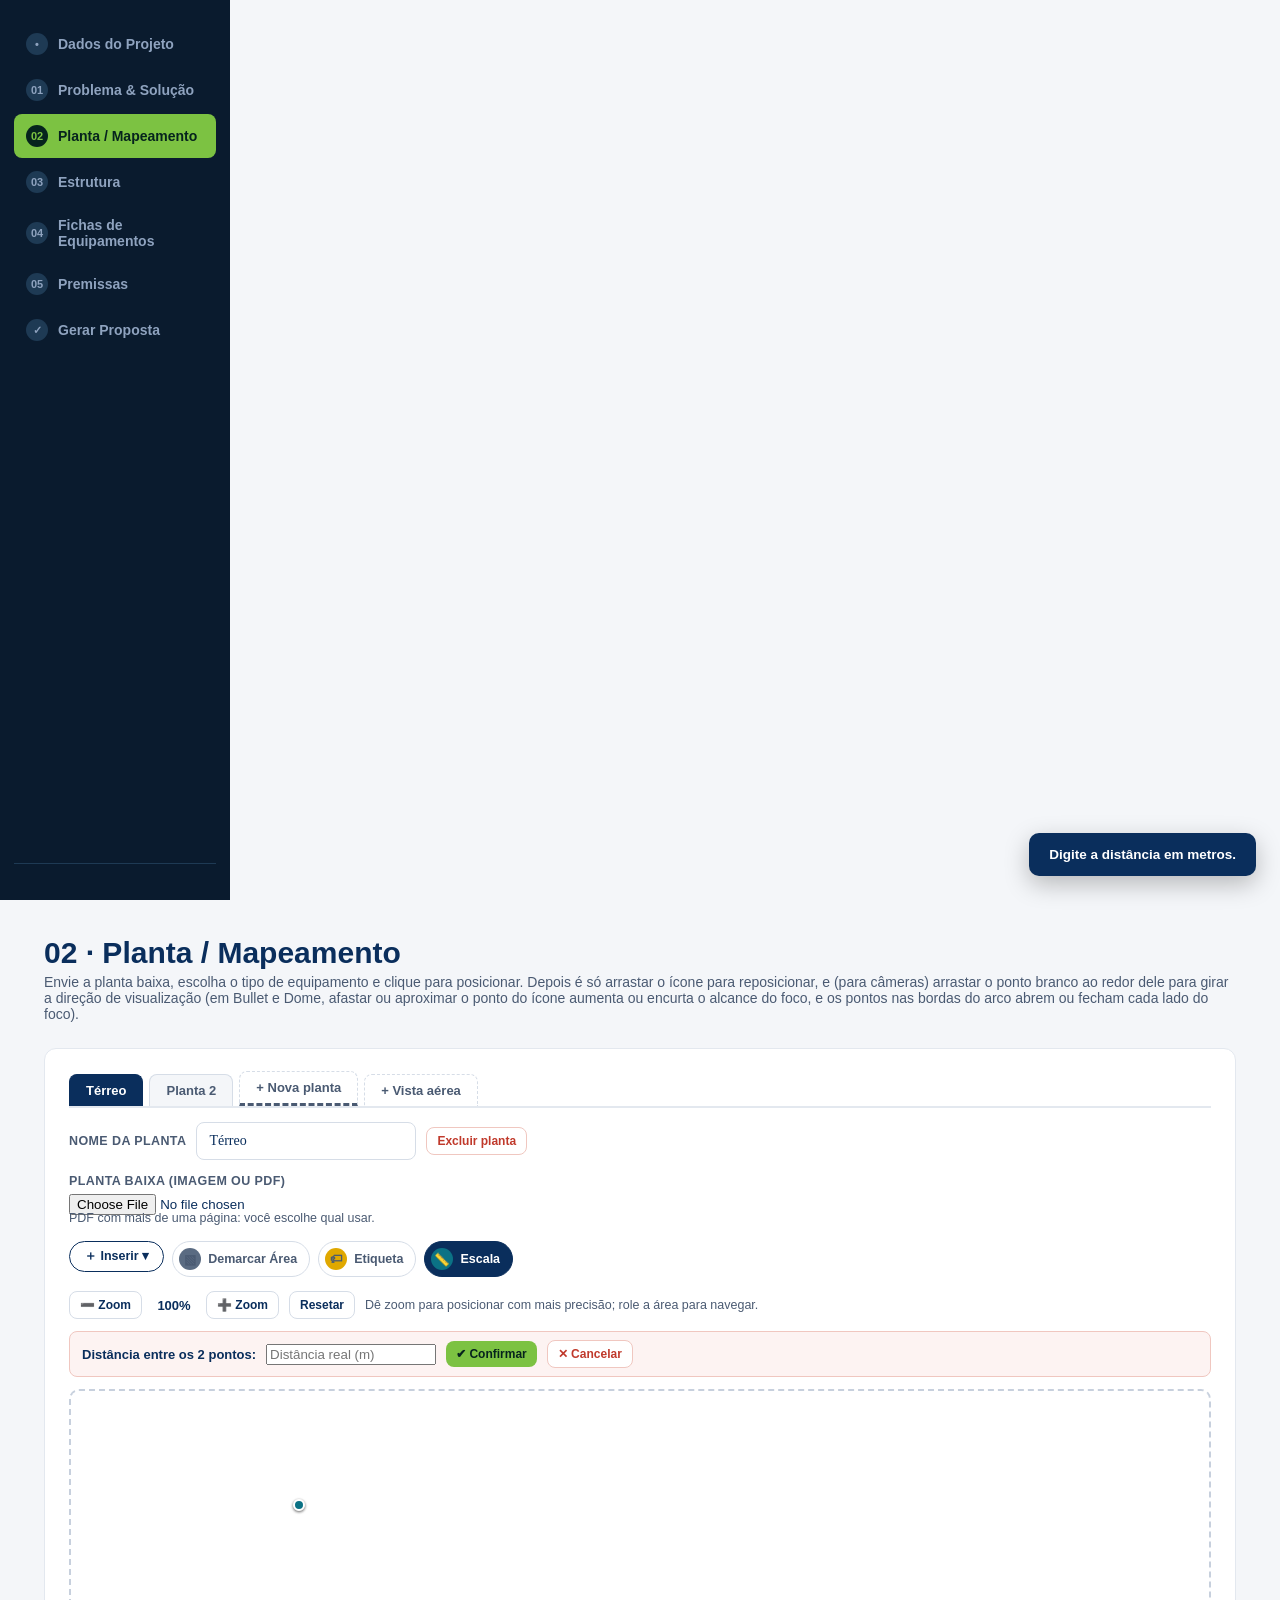
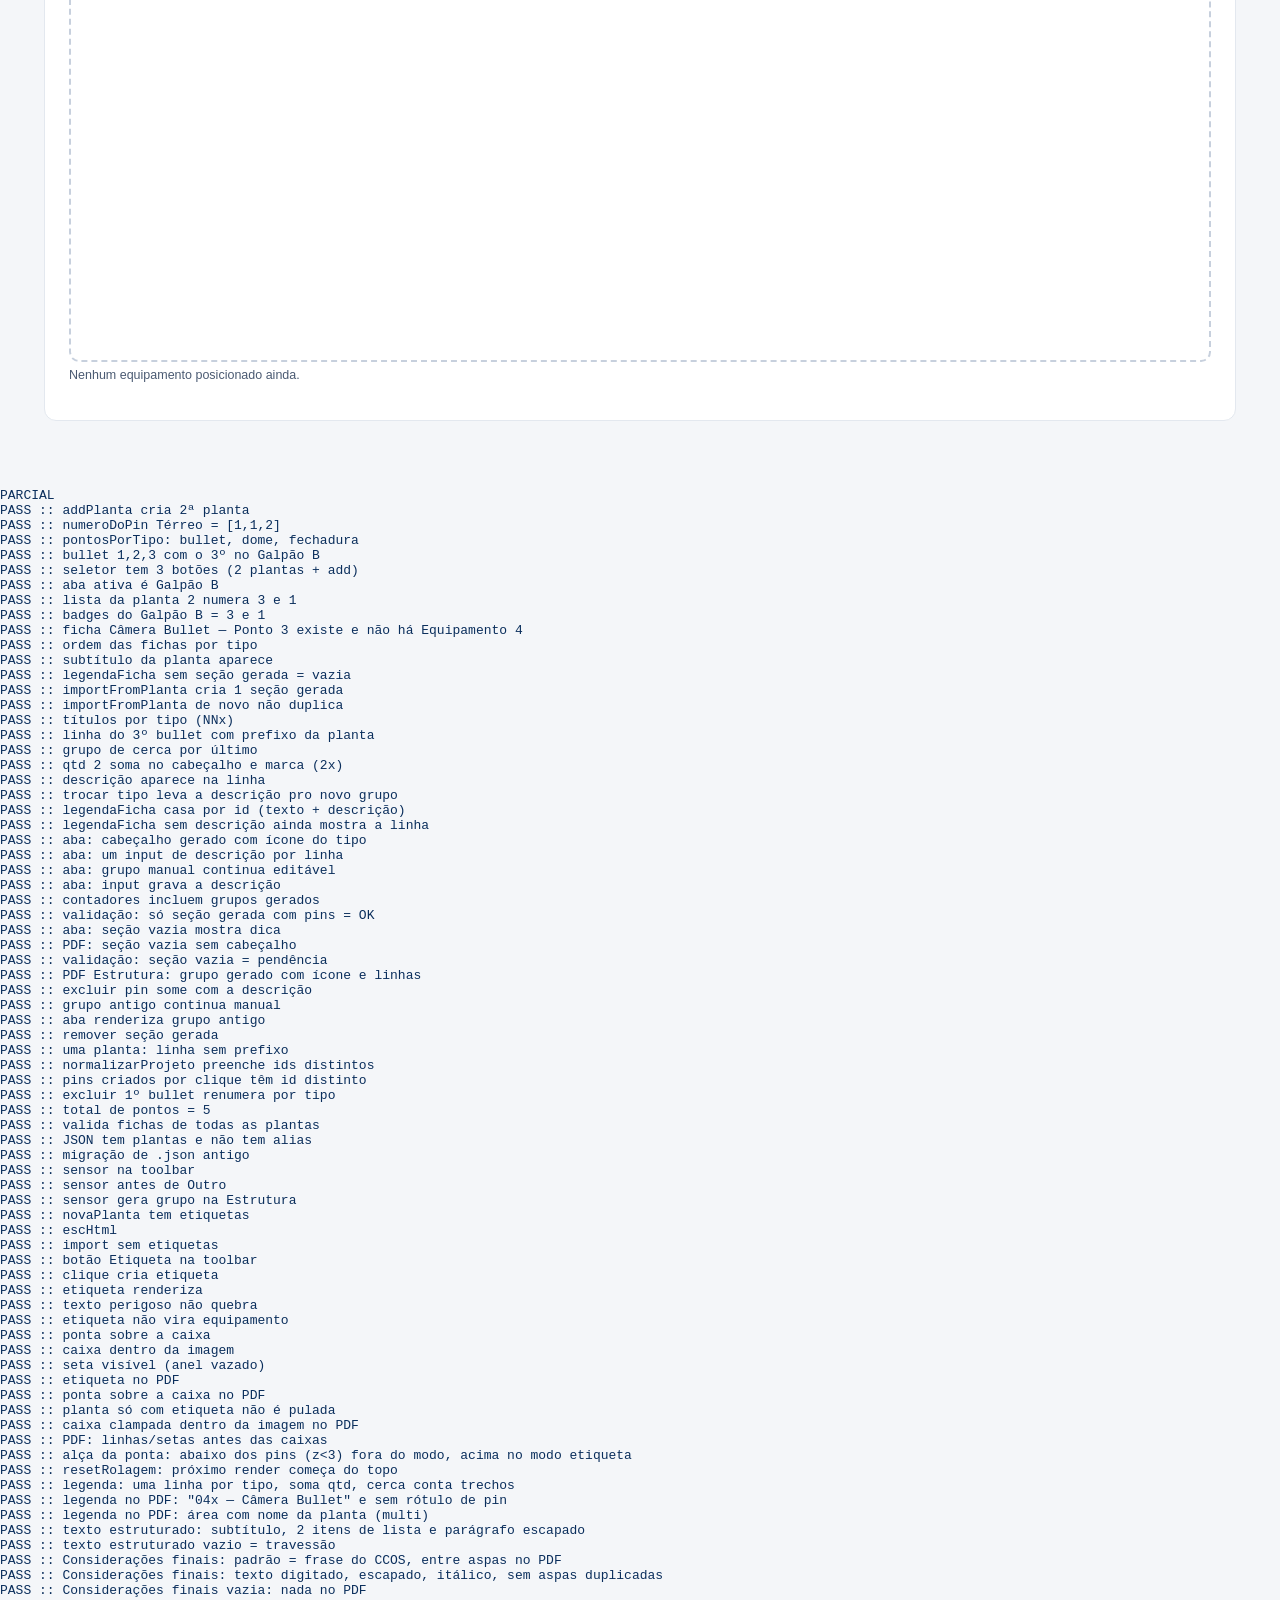
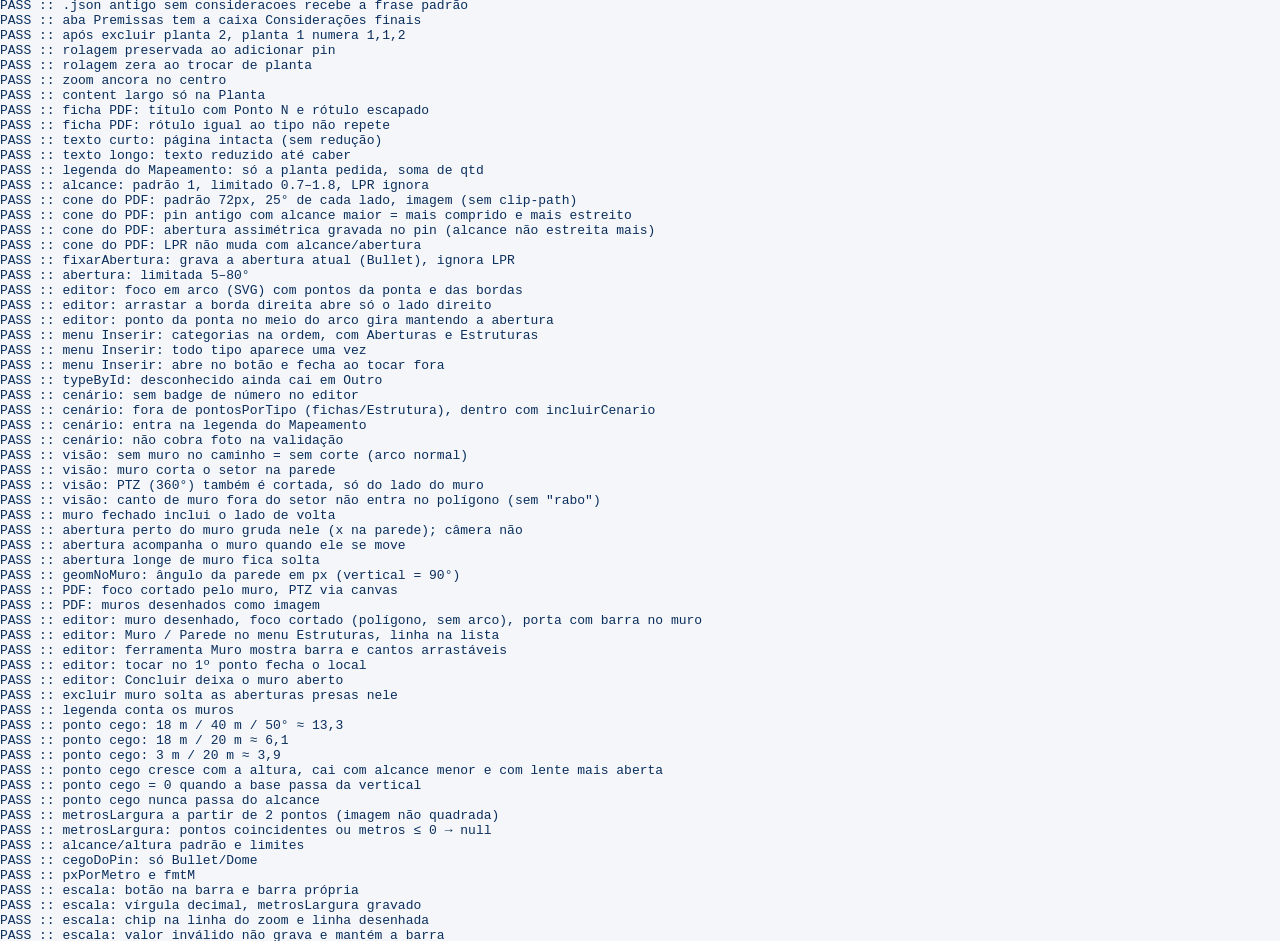
==== commit 7ebfd5f5: "Vista aérea: mapa mantém enquadramento e resultados no re-render, tile cinza mais estrito, captura d" ====
--- a/test-harness.html
+++ b/test-harness.html
@@ -958,6 +958,29 @@
     assert('capturaComZoom: z19 com dados fica em z19', !!rZ2 && rZ2.zoom===19 && rZ2.largura===1200);
     const rZ3 = await TA.capturaComZoom({x0:cx, y0:cy, x1:cx+600, y1:cy+400}, 19, 19, cinza);
     assert('capturaComZoom: sem zoom menor, devolve com semDados', !!rZ3 && rZ3.zoom===19 && rZ3.semDados>0);
+    // foto real cinza (concreto/telhado: cinza próximo com ruído) NÃO é "sem dados"
+    const concreto = document.createElement('canvas'); concreto.width = 256; concreto.height = 256;
+    { const g = concreto.getContext('2d'); const id = g.createImageData(256, 256); let sd = 7;
+      const rnd = ()=>{ sd = (sd*16807) % 2147483647; return sd/2147483647; };
+      for(let i=0; i<id.data.length; i+=4){ const b = 200 + Math.round(rnd()*12); id.data[i] = b; id.data[i+1] = b+1; id.data[i+2] = b-2; id.data[i+3] = 255; }
+      g.putImageData(id, 0, 0); }
+    assert('tileSemDados: concreto com ruído não conta', TA.tileSemDados(concreto)===false);
+    const cinzaCv = await cinza('x');
+    assert('tileSemDados: placeholder Esri conta', TA.tileSemDados(cinzaCv)===true);
+    // enquadramento inicial: último visto nesta vista > pl.mapa > Brasil
+    const vA = STy.novaAerea('A'), vB = STy.novaAerea('B');
+    assert('vistaInicial: sem nada → Brasil z4', JSON.stringify(TA.vistaInicial(vA))===JSON.stringify({lat:-15.8, lng:-47.9, zoom:4}));
+    vA.mapa = {lat:-22.6, lng:-48.8, zoom:17};
+    assert('vistaInicial: usa pl.mapa', TA.vistaInicial(vA).zoom===17 && TA.vistaInicial(vA).lat===-22.6);
+    TA.lembrarVista(vA, -22.61, -48.81, 18);
+    assert('vistaInicial: último enquadramento vence pl.mapa', TA.vistaInicial(vA).zoom===18 && TA.vistaInicial(vA).lng===-48.81);
+    assert('vistaInicial: enquadramento de outra vista não vaza', TA.vistaInicial(vB).zoom===4);
+    // resultados da busca sobrevivem ao re-render (só na vista dona)
+    TA.definirResultados(vA, [{display_name:'Lençóis Paulista, SP'}, {display_name:'Outro <b>'}]);
+    assert('tplResultados: lista da vista dona, com escape', TA.tplResultados(vA).includes('Lençóis Paulista, SP') && TA.tplResultados(vA).includes('&lt;b&gt;') && TA.tplResultados(vB)==='');
+    TA.definirResultados(vA, []);
+    assert('tplResultados: vazio mostra "Nenhum resultado"', TA.tplResultados(vA).includes('Nenhum resultado'));
+    TA.definirResultados(null, []);
 
     // template sem Leaflet (harness não carrega window.L)
     const Lsv = window.L; delete window.L;
@@ -969,6 +992,8 @@
     const txt = ()=>document.getElementById('content').textContent;
     assert('mapa: sem Leaflet mostra aviso', !!document.querySelector('.mapa-aviso') && !document.getElementById('mapaAereo'));
     assert('mapa: sem Leaflet oferece "Enviar imagem própria"', txt().includes('Enviar imagem própria') && !!document.querySelector('#content input[type="file"]'));
+    { const t = document.getElementById('toast'); t.textContent = ''; window.renderContent();
+      assert('mapa: toast "Mapa indisponível" só uma vez por sessão', !t.textContent.includes('Mapa indisponível')); }
     assert('mapa: sem Leaflet não mostra Capturar', ![...document.querySelectorAll('#content button')].some(b=>b.textContent.includes('Capturar')));
     assert('mapa: vista sem imagem não mostra editor', !document.getElementById('plantaScroll'));
     assert('mapa: sem "Trocar imagem" nem Cancelar quando não há imagem', !txt().includes('Trocar imagem') && ![...document.querySelectorAll('#content button')].some(b=>b.textContent.trim()==='Cancelar'));
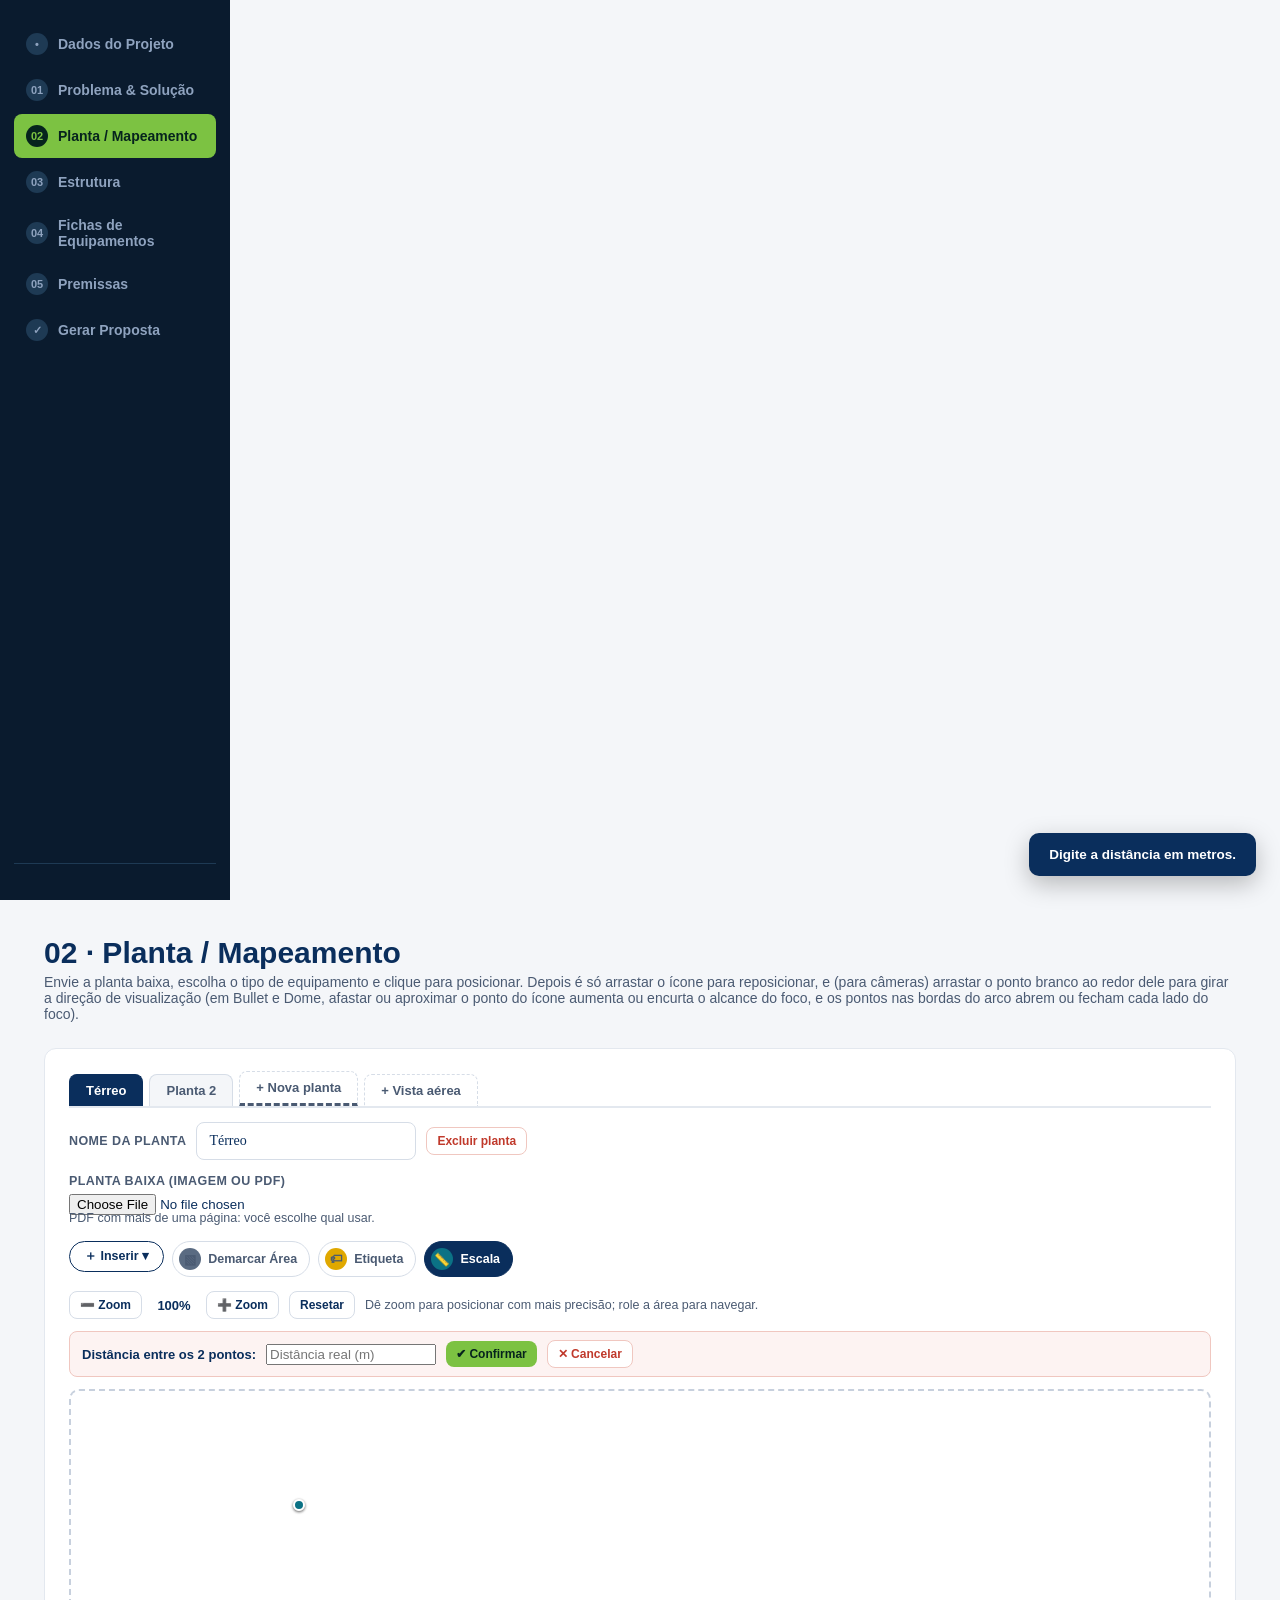
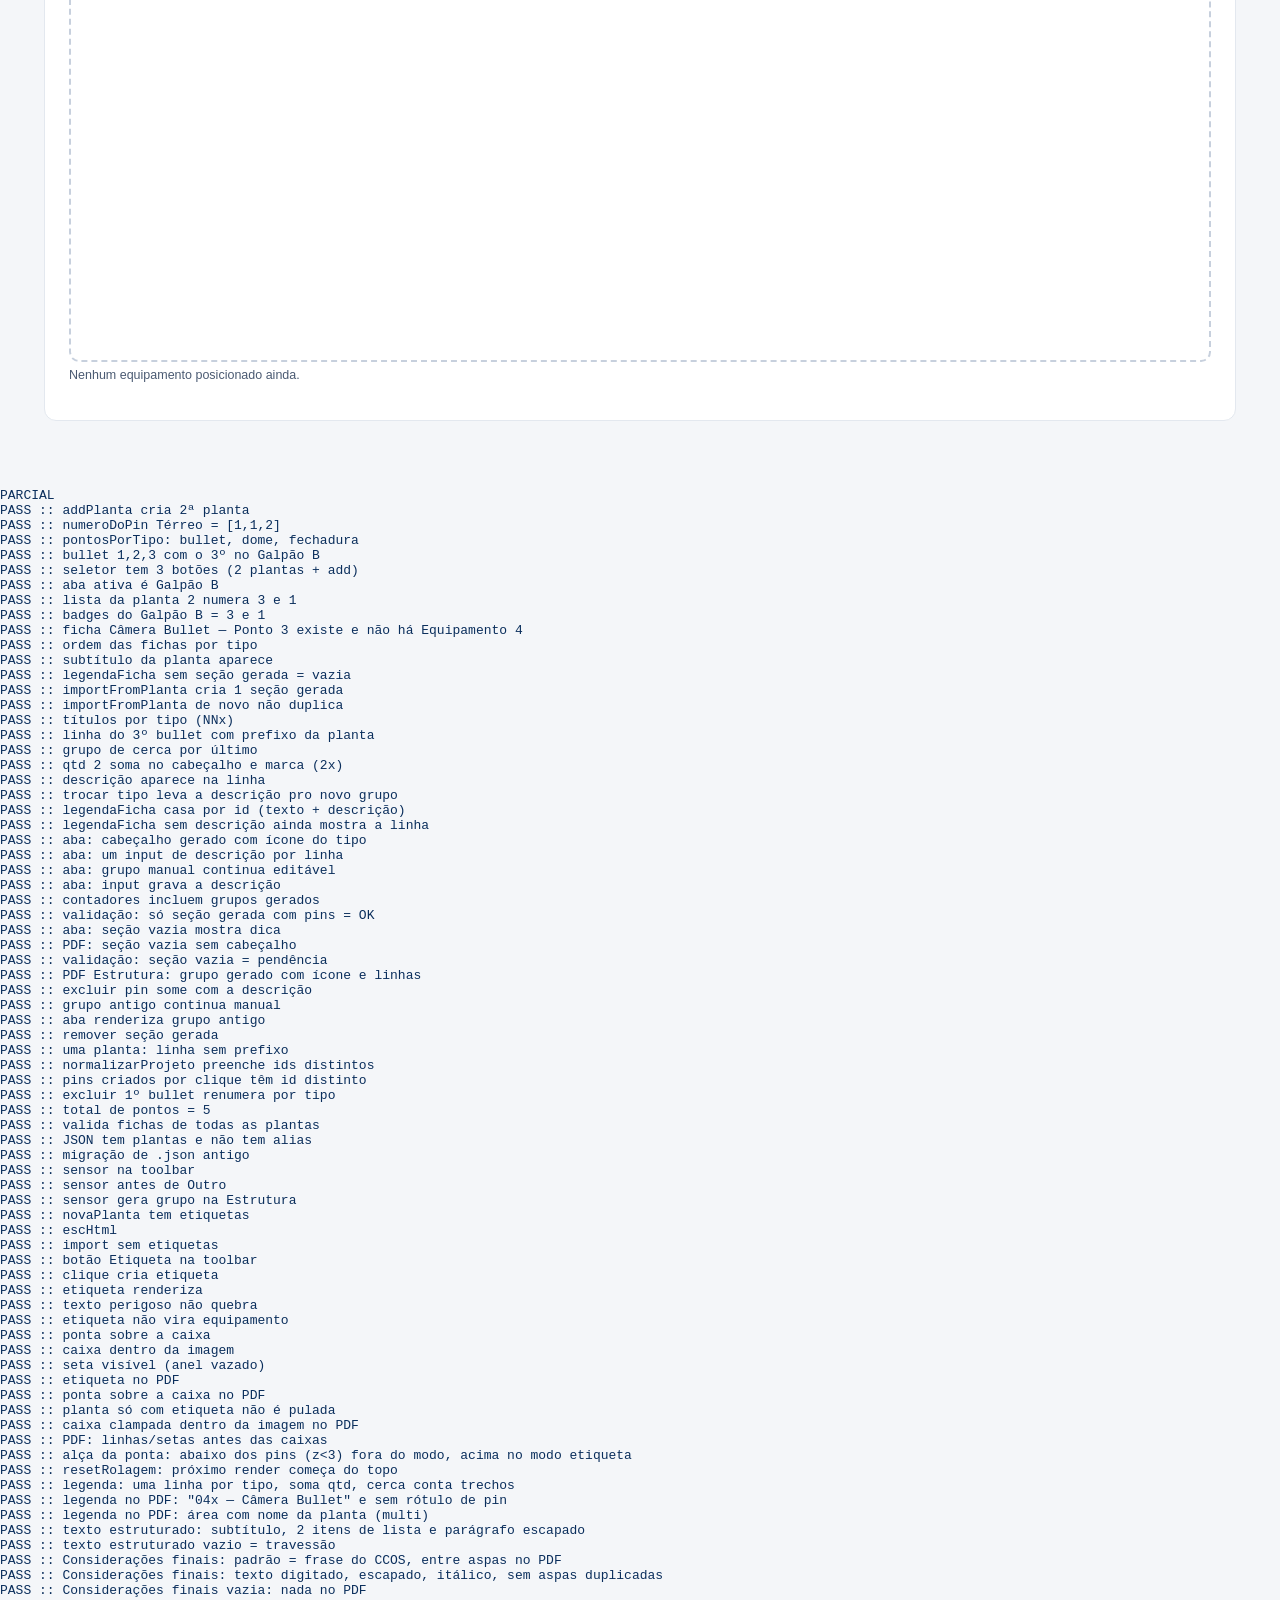
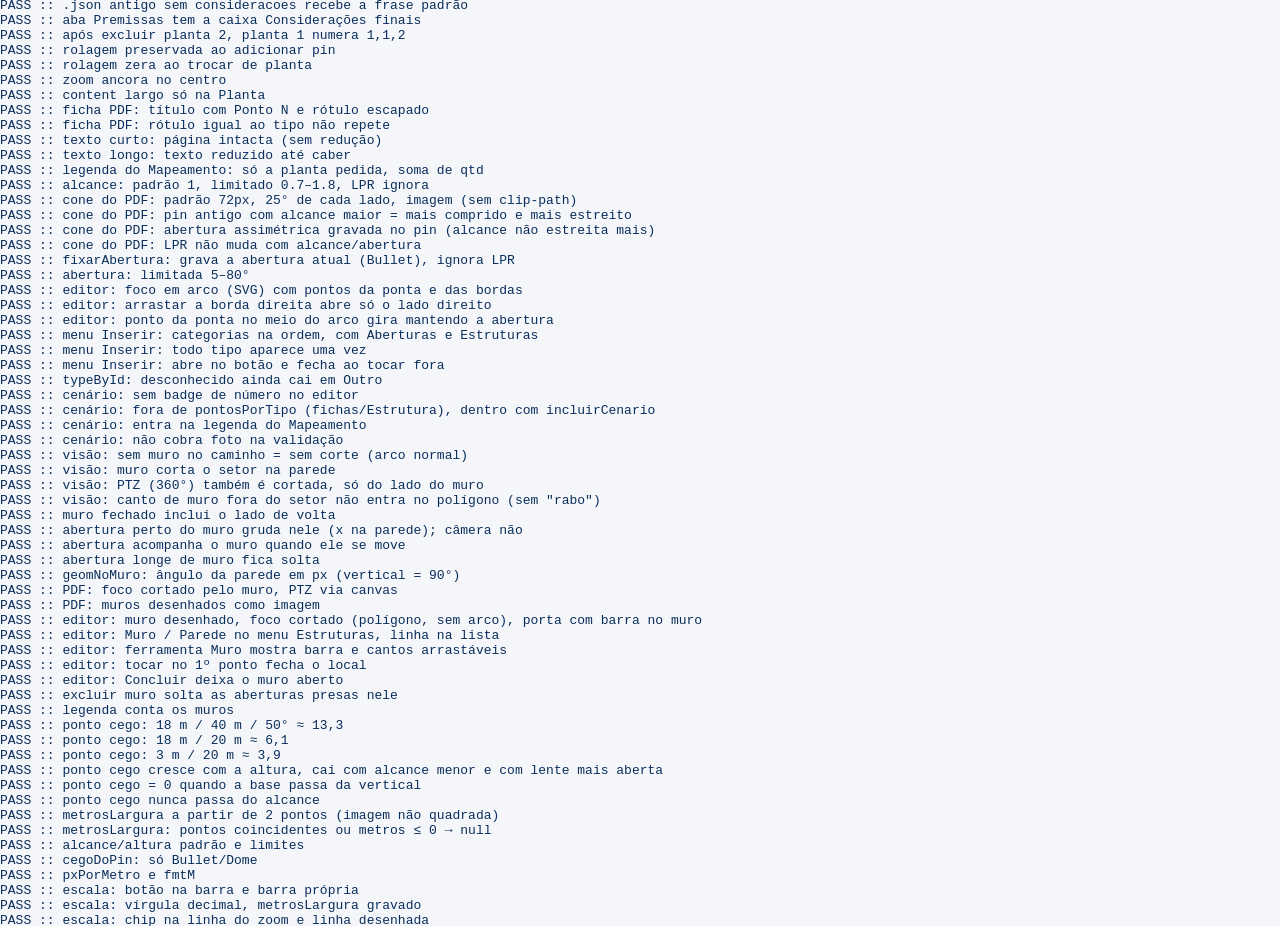
==== commit d2c8c202: "PDF: páginas de Mapeamento das vistas aéreas Co-Authored-By: Claude Sonnet 5.5 <noreply@anthropic.co" ====
--- a/test-harness.html
+++ b/test-harness.html
@@ -1013,6 +1013,48 @@
     state.plantas = sv.pl; state.plantaAtiva = sv.pa; state.aereas = sv.ae; state.aereaAtiva = sv.aa;
     window.renderContent();
   }
+  // ===== Vista aérea: PDF (Mapeamento das vistas) =====
+  {
+    const PDx = await import('./js/pdf.js');
+    const AEx = await import('./js/aerea.js');
+    const STx = await import('./js/state.js');
+    const sv = {pl:state.plantas, pa:state.plantaAtiva, ae:state.aereas, aa:state.aereaAtiva};
+    const cvx = document.createElement('canvas'); cvx.width = 400; cvx.height = 300; cvx.getContext('2d').fillStyle = '#6a8'; cvx.getContext('2d').fillRect(0,0,400,300);
+    const imgx = cvx.toDataURL('image/png');
+    const plA = STx.novaPlanta('A'); plA.imagem = imgx;
+    plA.pins = [{id:'pa1', tipoId:'dome', label:'D', qtd:1, x:10, y:10}, {id:'pa2', tipoId:'bullet', label:'Entrada', qtd:2, x:50, y:50, direcao:90}];
+    const vA = STx.novaAerea('Vista aérea 1'); vA.imagem = imgx; vA.fonte = 'mapa';
+    vA.escala = {a:{x:10,y:10}, b:{x:60,y:10}, metros:100, metrosLargura:200};
+    vA.pins = [AEx.novaRef('pa2', 40, 40), {id:'vs1', tipoId:'portao', label:'P', qtd:1, x:70, y:70}];
+    const vB = STx.novaAerea('Vista aérea 2'); // sem imagem
+    state.plantas = [plA]; state.plantaAtiva = 0; state.aereas = [vA, vB]; state.aereaAtiva = null;
+    STx.attachPlantaAlias(state);
+    const html = PDx.pageMapeamento(vA, {w:400,h:300}, 'Mapeamento — Vista aérea 1', null);
+    const tmp = document.createElement('div'); tmp.innerHTML = html;
+    const badges = [...tmp.querySelectorAll('span')].filter(s=>/^\d+$/.test(s.textContent.trim()) && s.style.borderRadius==='50%');
+    assert('pdf-vista: badge da ref tem o número do original (Bullet 1)', badges.length===1 && badges[0].textContent.trim()==='1');
+    assert('pdf-vista: cenário na vista sem badge', badges.length===1);
+    assert('pdf-vista: crédito Esri com fonte mapa', html.includes('Imagens: Esri'));
+    vA.fonte = 'upload';
+    assert('pdf-vista: sem crédito com fonte upload', !PDx.pageMapeamento(vA, {w:400,h:300}, 'M', null).includes('Imagens: Esri'));
+    delete vA.fonte;
+    assert('pdf-vista: sem crédito sem fonte', !PDx.pageMapeamento(vA, {w:400,h:300}, 'M', null).includes('Imagens: Esri'));
+    vA.fonte = 'mapa';
+    const lv = PDx.legendaVista(vA);
+    assert('pdf-vista: legenda da vista conta a ref (Bullet qtd 2) e o cenário, não a planta', lv.length===2 && lv[0].tipoId==='bullet' && lv[0].qtd===2 && lv[1].tipoId==='portao' && !lv.some(l=>l.tipoId==='dome'));
+    assert('pdf-vista: legenda renderizada "02x — Câmera Bullet"', html.includes('02x — Câmera Bullet') && !html.includes('Câmera Dome'));
+    vA.muros = [{id:'m1', label:'M1', fechado:false, pontos:[{x:0,y:0},{x:10,y:10}]}];
+    assert('pdf-vista: muros contam na legenda', PDx.legendaVista(vA).some(l=>l.tipoId==='muro' && l.qtd===1));
+    vA.muros = [];
+    const pgs = await PDx.paginasMapeamento();
+    assert('pdf-vista: páginas = 1 planta + 1 vista com imagem (vista vazia não gera)', pgs.length===2);
+    assert('pdf-vista: vista depois da planta, com título da vista', pgs[1].includes('Mapeamento — Vista aérea 1') && pgs[1].includes('Imagens: Esri') && !pgs[0].includes('Imagens: Esri'));
+    state.aereas = []; 
+    assert('pdf-vista: sem vistas, só a planta (comportamento antigo)', (await PDx.paginasMapeamento()).length===1);
+    state.plantas = sv.pl; state.plantaAtiva = sv.pa; state.aereas = sv.ae; state.aereaAtiva = sv.aa;
+    STx.attachPlantaAlias(state);
+    window.renderContent();
+  }
 }catch(err){
   out.push('ERRO :: ' + (err && err.stack || err));
 }
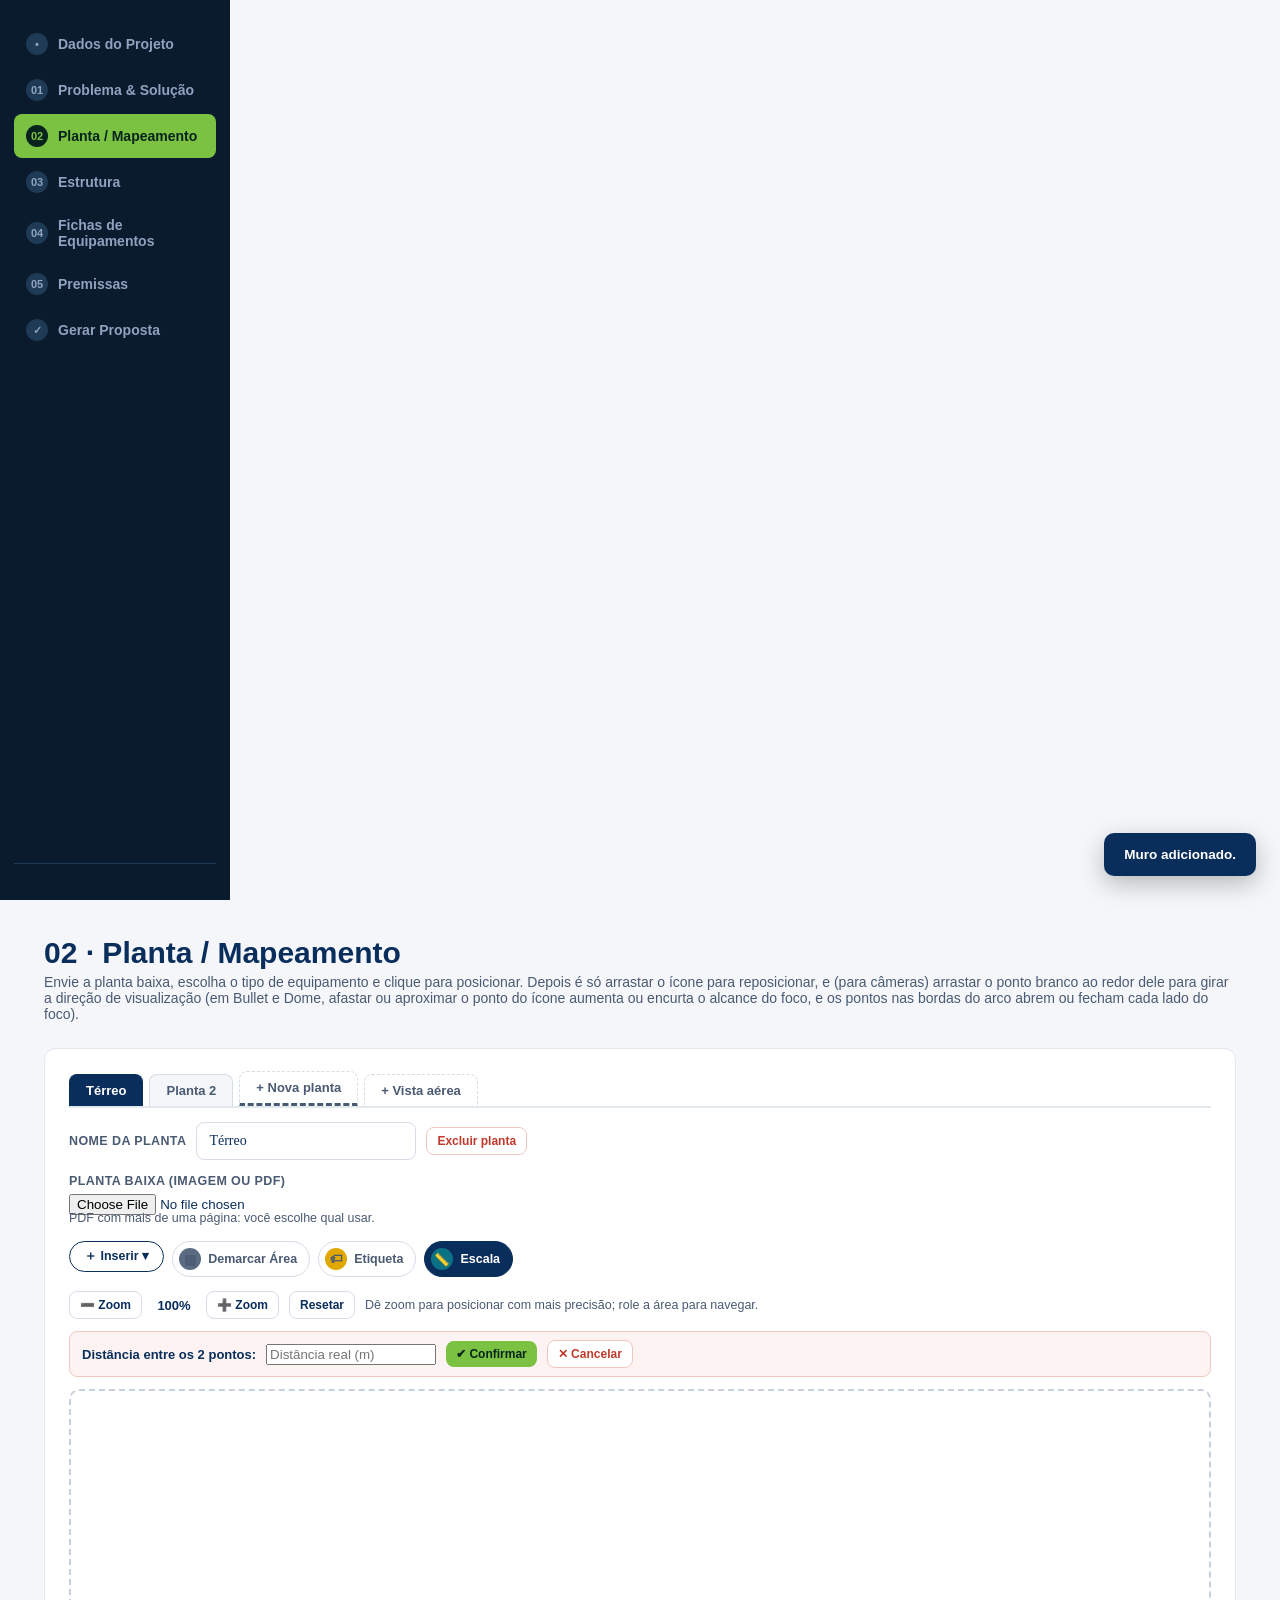
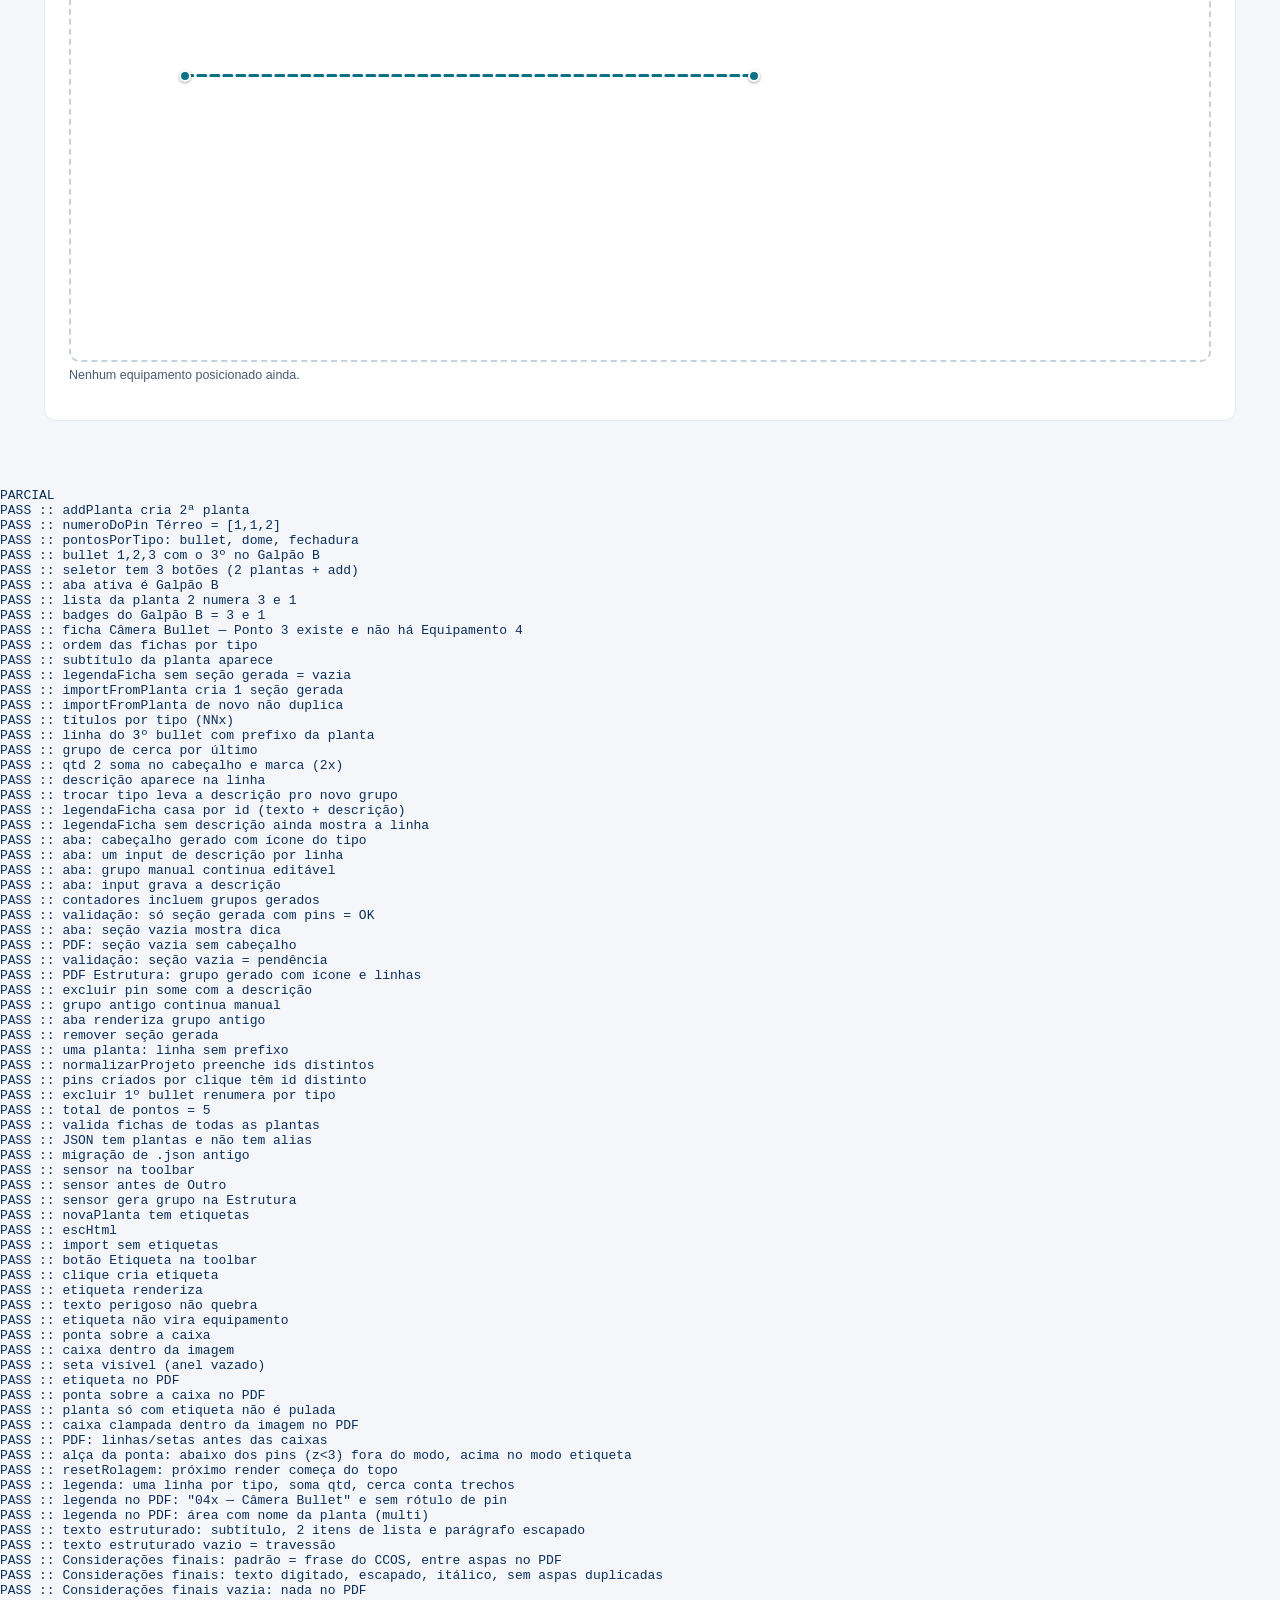
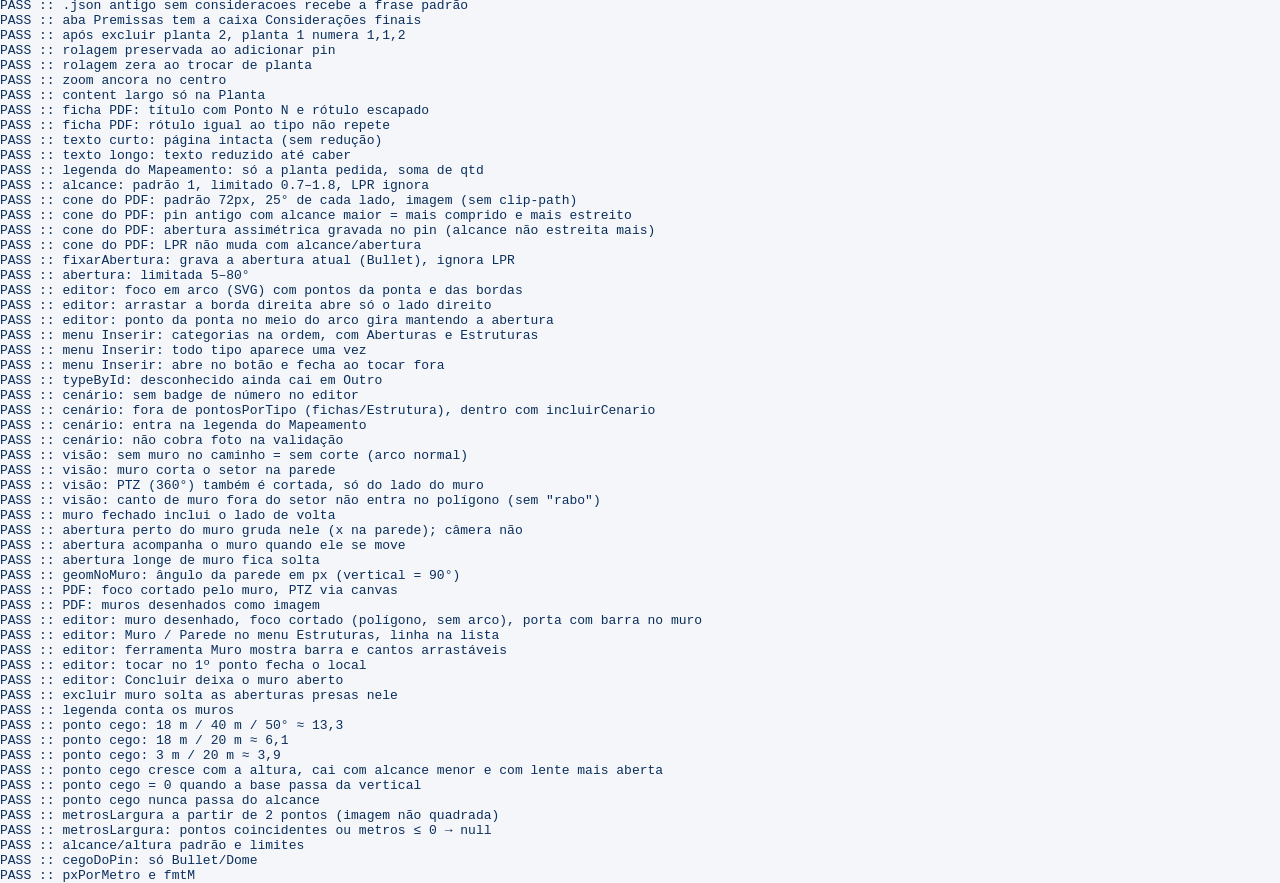
==== commit 669b5eb9: "Vista aérea: correções da revisão final (refs ao trocar/excluir planta, cenário sem número, órfãs, e" ====
--- a/test-harness.html
+++ b/test-harness.html
@@ -1055,6 +1055,79 @@
     STx.attachPlantaAlias(state);
     window.renderContent();
   }
+  // ===== Vista aérea: correções da revisão final =====
+  {
+    const AEf = await import('./js/aerea.js');
+    const TAf = await import('./js/tabs/aerea.js');
+    const STf = await import('./js/state.js');
+    const sv = {pl:state.plantas, pa:state.plantaAtiva, ae:state.aereas, aa:state.aereaAtiva};
+    const cf = window.confirm;
+    const cvf = document.createElement('canvas'); cvf.width = 300; cvf.height = 200;
+    const imgf = cvf.toDataURL('image/png');
+    const pA = STf.novaPlanta('A'); pA.imagem = imgf;
+    pA.pins = [{id:'fa1', tipoId:'bullet', label:'Cam', qtd:1, x:10, y:10, direcao:0}, {id:'fa2', tipoId:'dome', label:'D', qtd:1, x:20, y:20}];
+    const pB = STf.novaPlanta('B');
+    pB.pins = [{id:'fb1', tipoId:'bullet', label:'Outra', qtd:1, x:5, y:5}];
+    const v1 = STf.novaAerea('V1'); v1.imagem = imgf;
+    v1.pins = [AEf.novaRef('fa1', 30, 30), AEf.novaRef('fa2', 40, 40)];
+    const v2 = STf.novaAerea('V2');
+    v2.pins = [{id:'rj', ref:'fa1', x:1, y:1, tipoId:'gravado', label:'gravado'}]; // como vem de .json
+    state.plantas = [pA, pB]; state.plantaAtiva = 0; state.aereas = [v1, v2]; state.aereaAtiva = null;
+    // (4) limparRefsOrfas sem órfã não reatribui v.pins, mas vincula refs vindas de .json
+    const arr1 = v1.pins, arr2 = v2.pins;
+    const n0 = AEf.limparRefsOrfas();
+    assert('final: limparRefsOrfas sem órfã mantém o array', n0===0 && v1.pins===arr1 && v2.pins===arr2);
+    assert('final: limparRefsOrfas vincula ref vinda de .json', v2.pins[0].tipoId==='bullet' && v2.pins[0].label==='Cam' && !Object.keys(v2.pins[0]).includes('tipoId'));
+    pA.pins.splice(1, 1); // dome fa2 excluído → órfã em v1
+    const n1 = AEf.limparRefsOrfas();
+    assert('final: limparRefsOrfas com órfã remove só ela', n1===1 && v1.pins.length===1 && v1.pins[0].ref==='fa1' && v2.pins===arr2);
+    pA.pins.push({id:'fa2', tipoId:'dome', label:'D', qtd:1, x:20, y:20});
+    v1.pins.push(AEf.novaRef('fa2', 40, 40));
+    // (2) refsDaPlanta
+    assert('final: refsDaPlanta conta refs de todas as vistas', AEf.refsDaPlanta(pA)===3 && AEf.refsDaPlanta(pB)===0 && AEf.refsDaPlanta(null)===0);
+    window.switchTab('planta'); await waitImg();
+    let msgs = [];
+    window.confirm = (m)=>{ msgs.push(m); return false; };
+    window.removePlanta(0);
+    assert('final: excluir planta avisa refs nas vistas', msgs.length===1 && msgs[0].includes('3 equipamento(s) colocados em vistas aéreas também saem') && state.plantas.length===2);
+    msgs = [];
+    const blobf = await (await fetch(imgf)).blob();
+    const arqf = ()=>({target:{files:[new File([blobf], 'p.png', {type:'image/png'})], value:'x'}});
+    await window.handlePlantaUpload(arqf());
+    assert('final: trocar imagem da planta com refs pede confirm e respeita cancelar', msgs.length===1 && msgs[0].includes('3 equipamento(s) colocados em vistas aéreas') && pA.pins.length===2 && v1.pins.length===2);
+    msgs = [];
+    window.selectPlanta(1);
+    await window.handlePlantaUpload(arqf());
+    assert('final: planta sem refs troca a imagem sem confirm', msgs.length===0 && !!pB.imagem && pB.pins.length===0);
+    window.confirm = cf;
+    // (3) ref cujo original virou cenário: sem número na lista
+    window.selectAerea(0); await waitImg();
+    pA.pins[0].tipoId = 'poste'; window.renderContent(); await waitImg();
+    const rowsRef = [...document.querySelectorAll('.pinlist .pinrow-ref')];
+    assert('final: ref de original cenário sem número na linha', rowsRef.length===2 && rowsRef[0].querySelector('b').textContent.trim()==='' && rowsRef[1].querySelector('b').textContent.trim()==='1');
+    pA.pins[0].tipoId = 'bullet';
+    // (7) textos da vista
+    const sub = document.querySelector('#content .pagesub')?.textContent || '';
+    assert('final: subtítulo da vista não fala de planta baixa', sub.includes('mapa de satélite') && !sub.includes('planta baixa'));
+    window.selectPlanta(0); await waitImg();
+    assert('final: subtítulo da planta mantido', (document.querySelector('#content .pagesub')?.textContent||'').includes('Envie a planta baixa'));
+    // (5) escala vinda da captura não conta como conteúdo
+    const vE = STf.novaAerea('E'); vE.escala = {a:{x:10,y:50}, b:{x:90,y:50}, metros:80, metrosLargura:100};
+    vE.fonte = 'mapa';
+    assert('final: escala da captura (fonte mapa) não conta como conteúdo', !TAf.temConteudoVista(vE));
+    vE.fonte = 'upload';
+    assert('final: escala manual (fonte upload) conta como conteúdo', TAf.temConteudoVista(vE));
+    vE.fonte = 'mapa'; vE.etiquetas = [{texto:'x', x:1, y:1, ax:2, ay:2}];
+    assert('final: vista capturada com etiqueta conta como conteúdo', TAf.temConteudoVista(vE));
+    // (6) enquadramento lembrado por vista (A→B→A)
+    const mA = STf.novaAerea('MA'), mB = STf.novaAerea('MB');
+    TAf.lembrarVista(mA, -22.6, -48.8, 18);
+    TAf.lembrarVista(mB, -10.1, -40.2, 15);
+    assert('final: vistaInicial lembra A depois de B', TAf.vistaInicial(mA).zoom===18 && TAf.vistaInicial(mA).lat===-22.6);
+    assert('final: vistaInicial lembra B', TAf.vistaInicial(mB).zoom===15 && TAf.vistaInicial(mB).lng===-40.2);
+    state.plantas = sv.pl; state.plantaAtiva = sv.pa; state.aereas = sv.ae; state.aereaAtiva = sv.aa;
+    window.renderContent();
+  }
 }catch(err){
   out.push('ERRO :: ' + (err && err.stack || err));
 }
